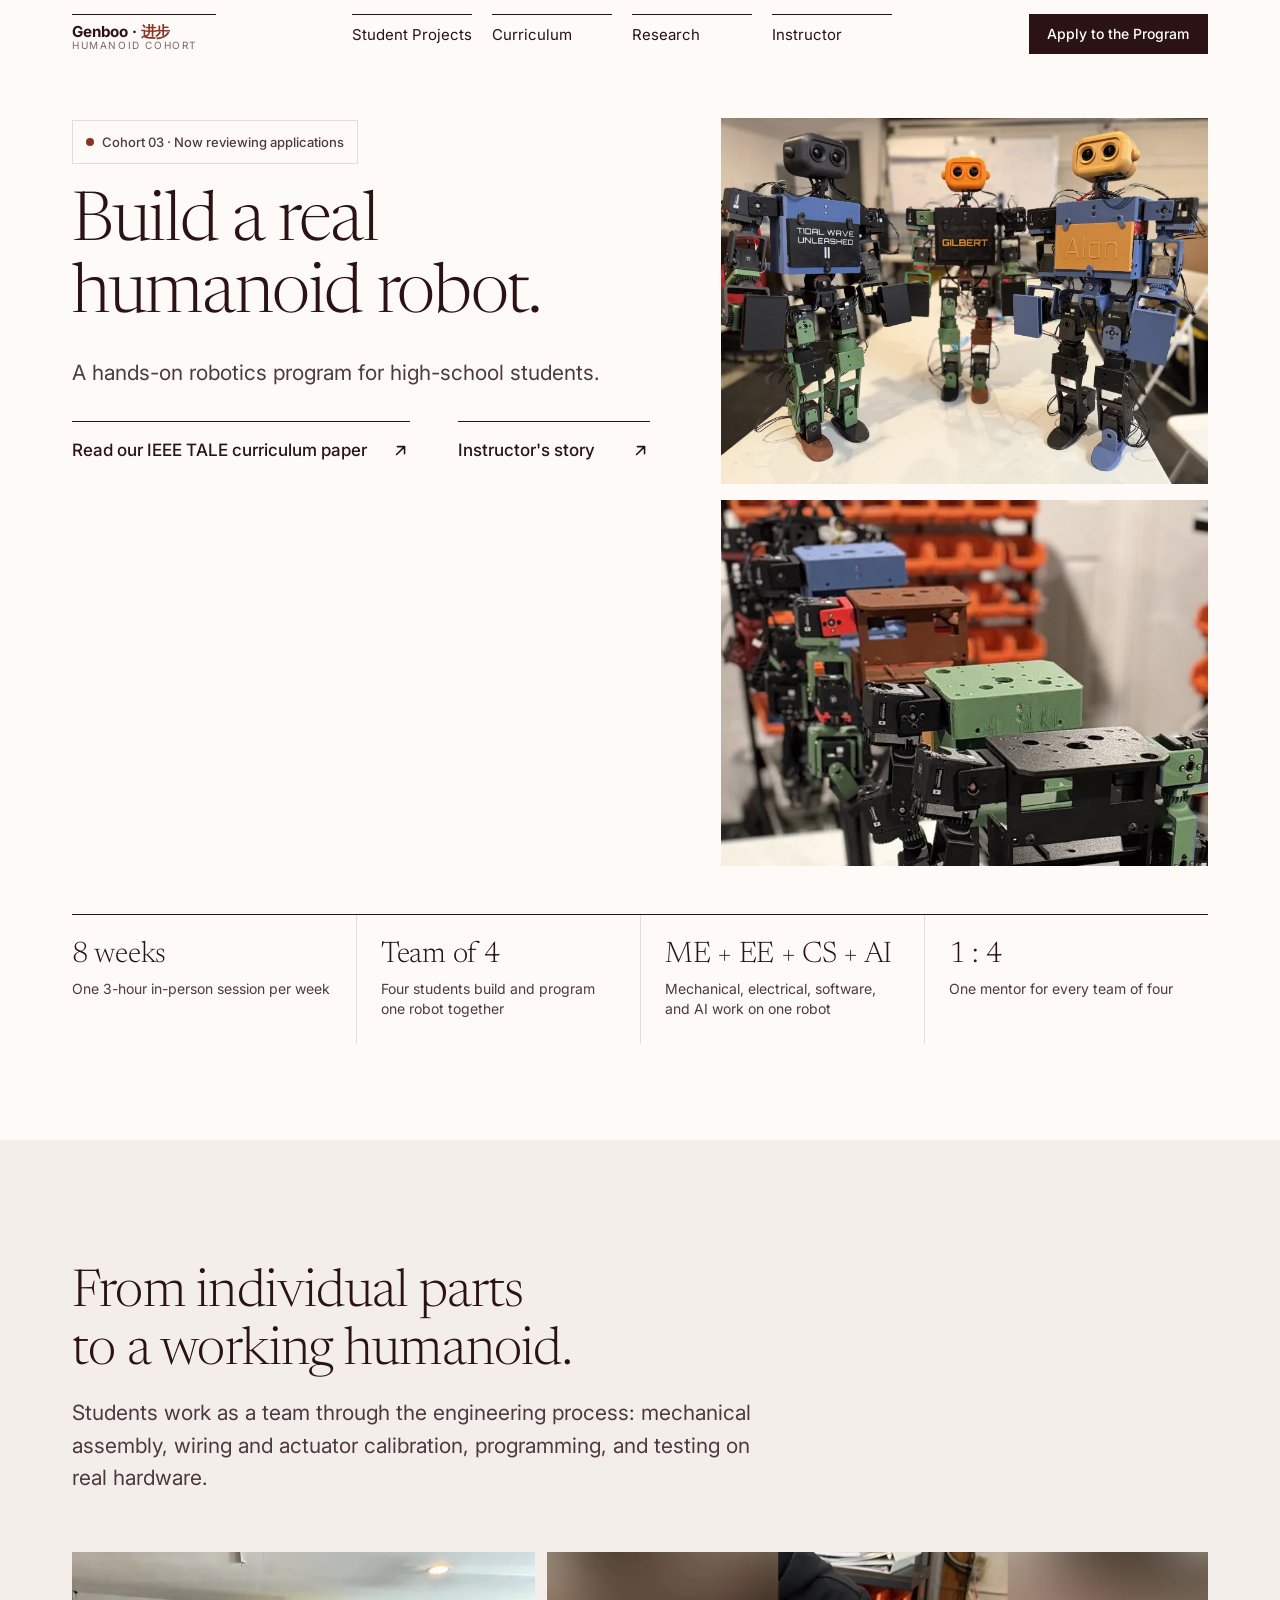
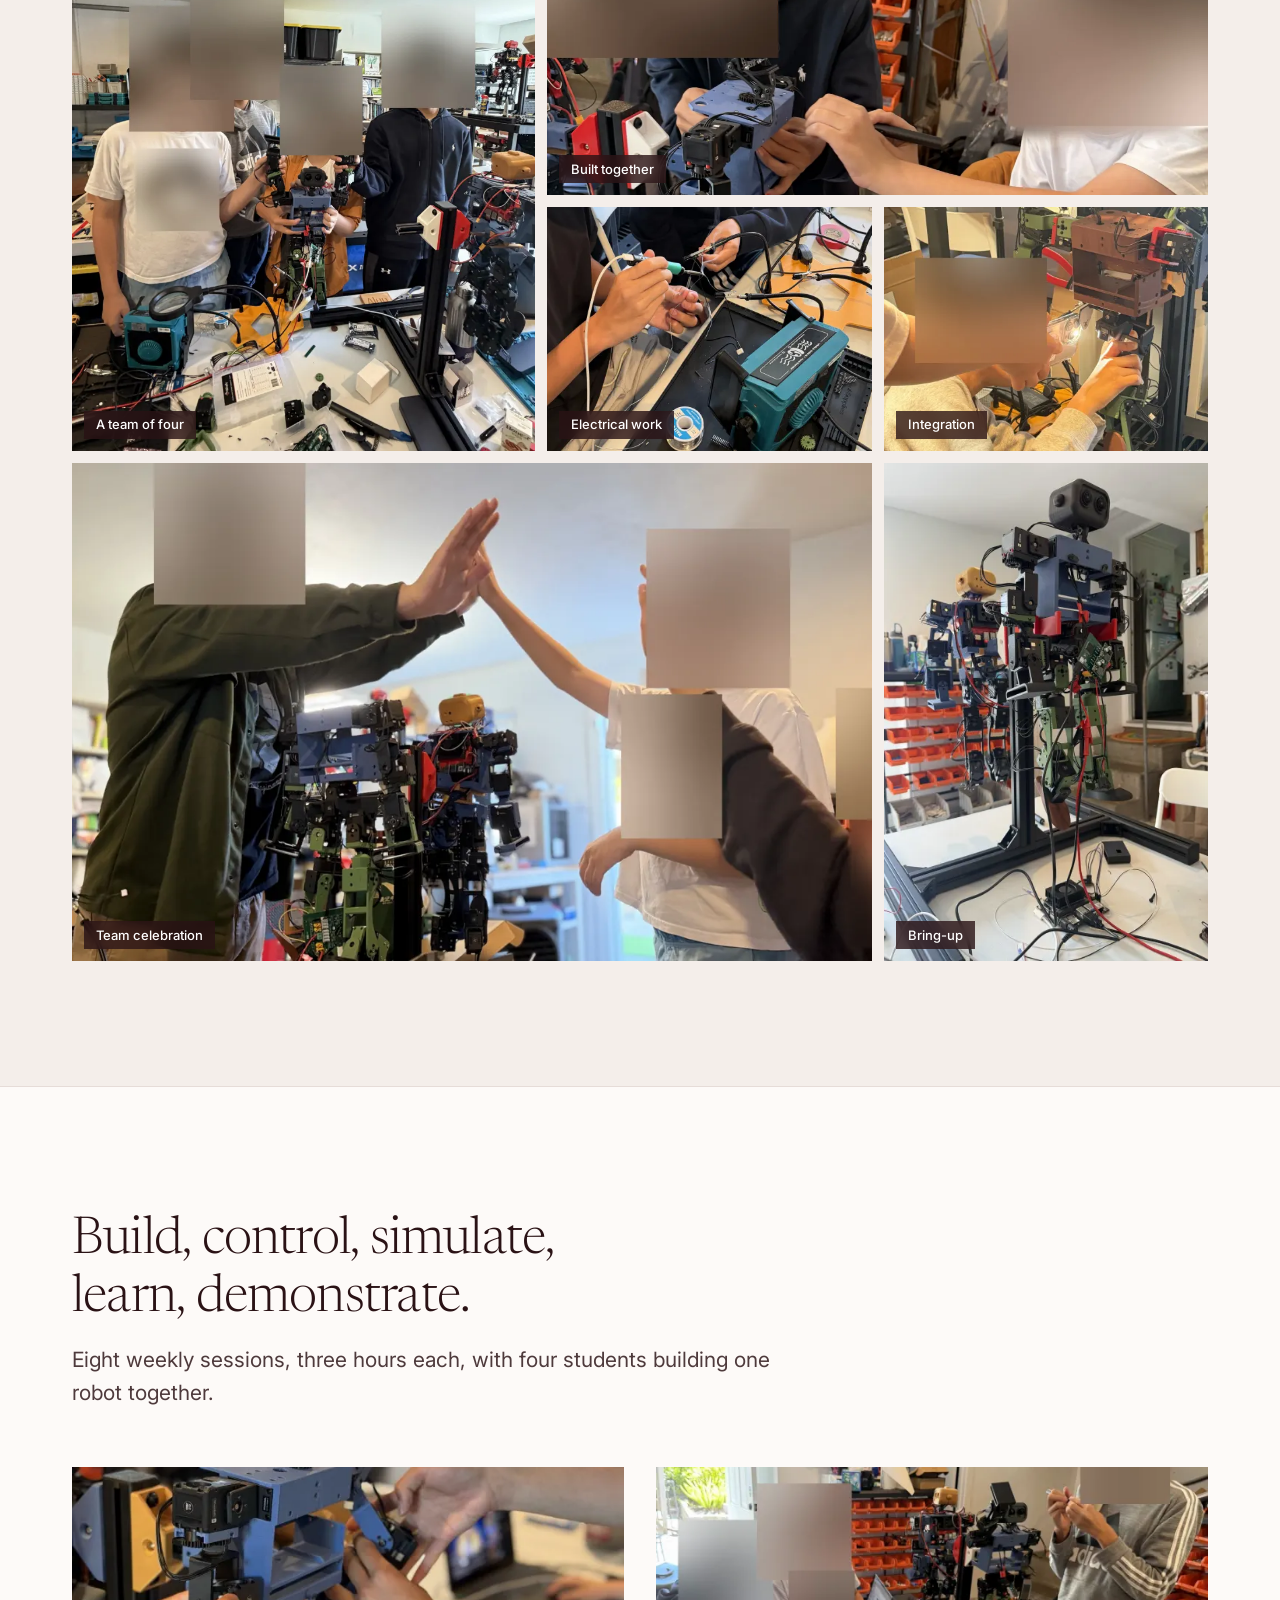
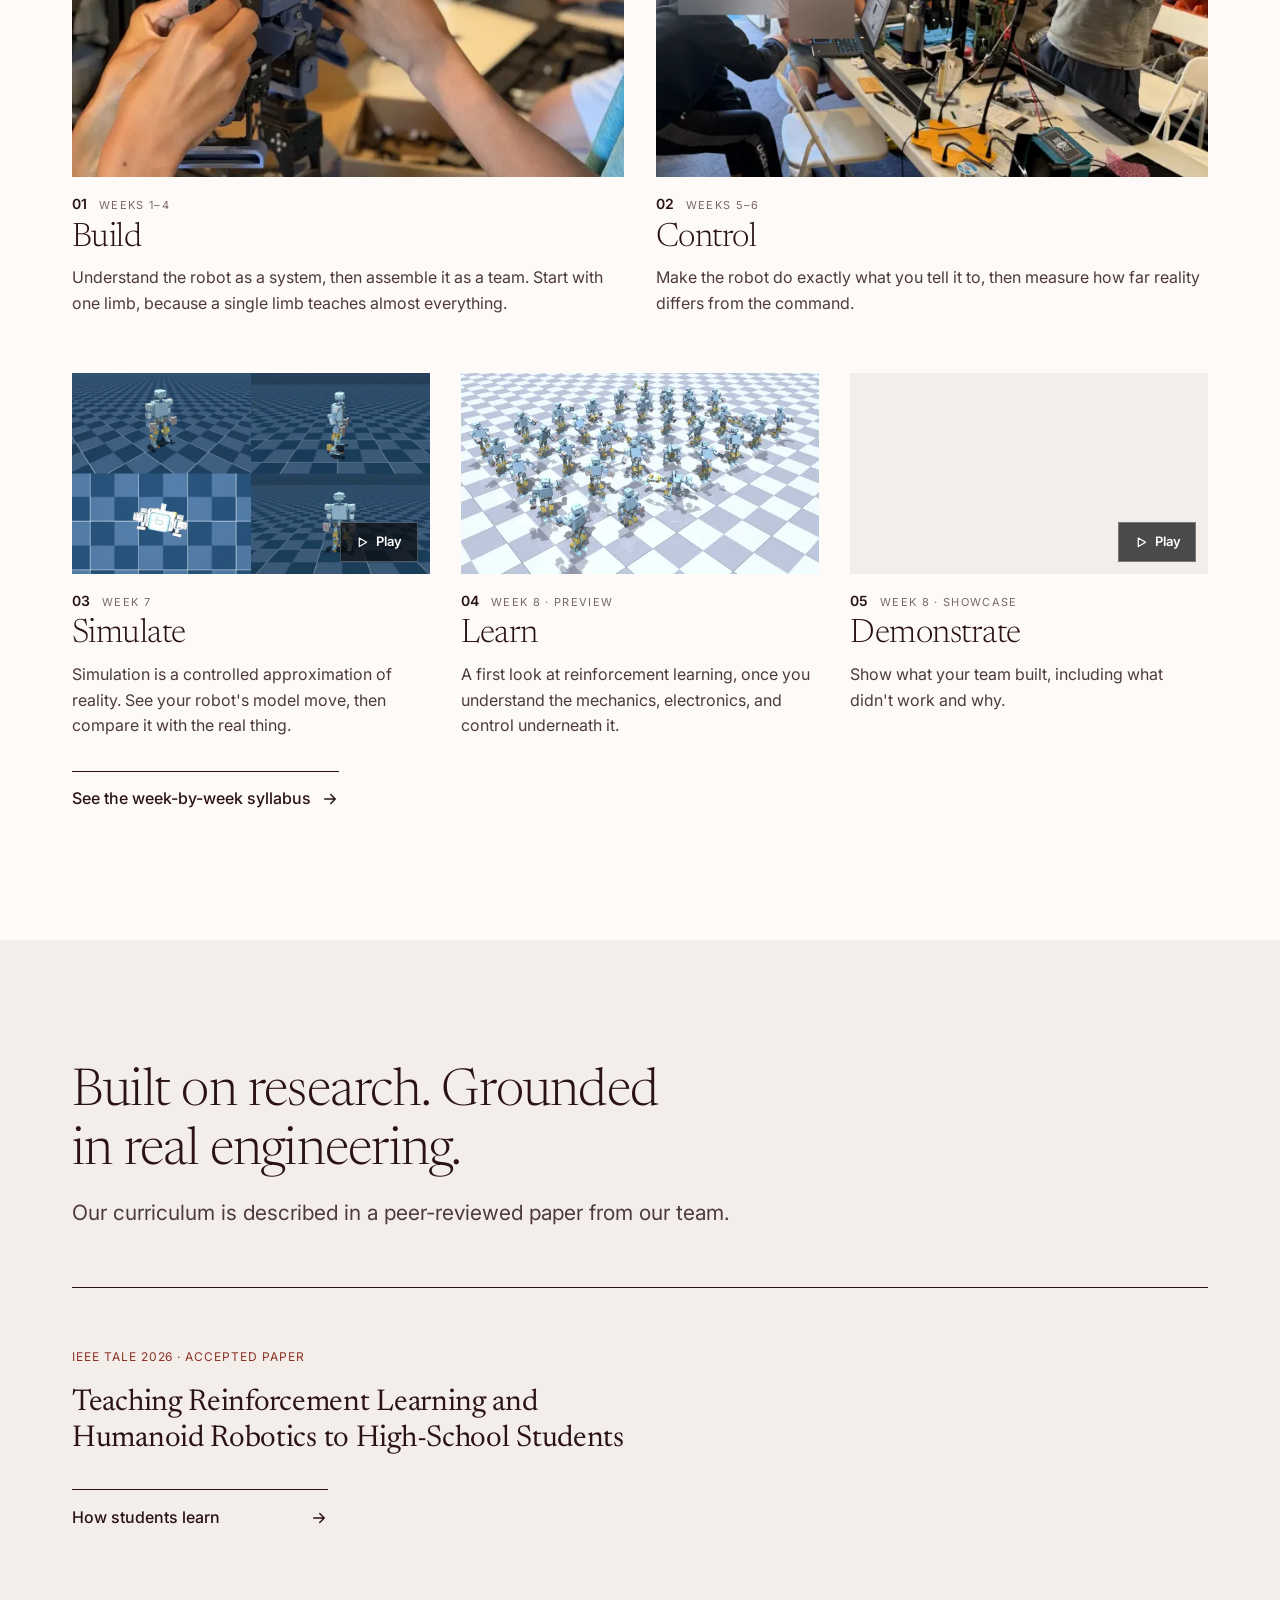
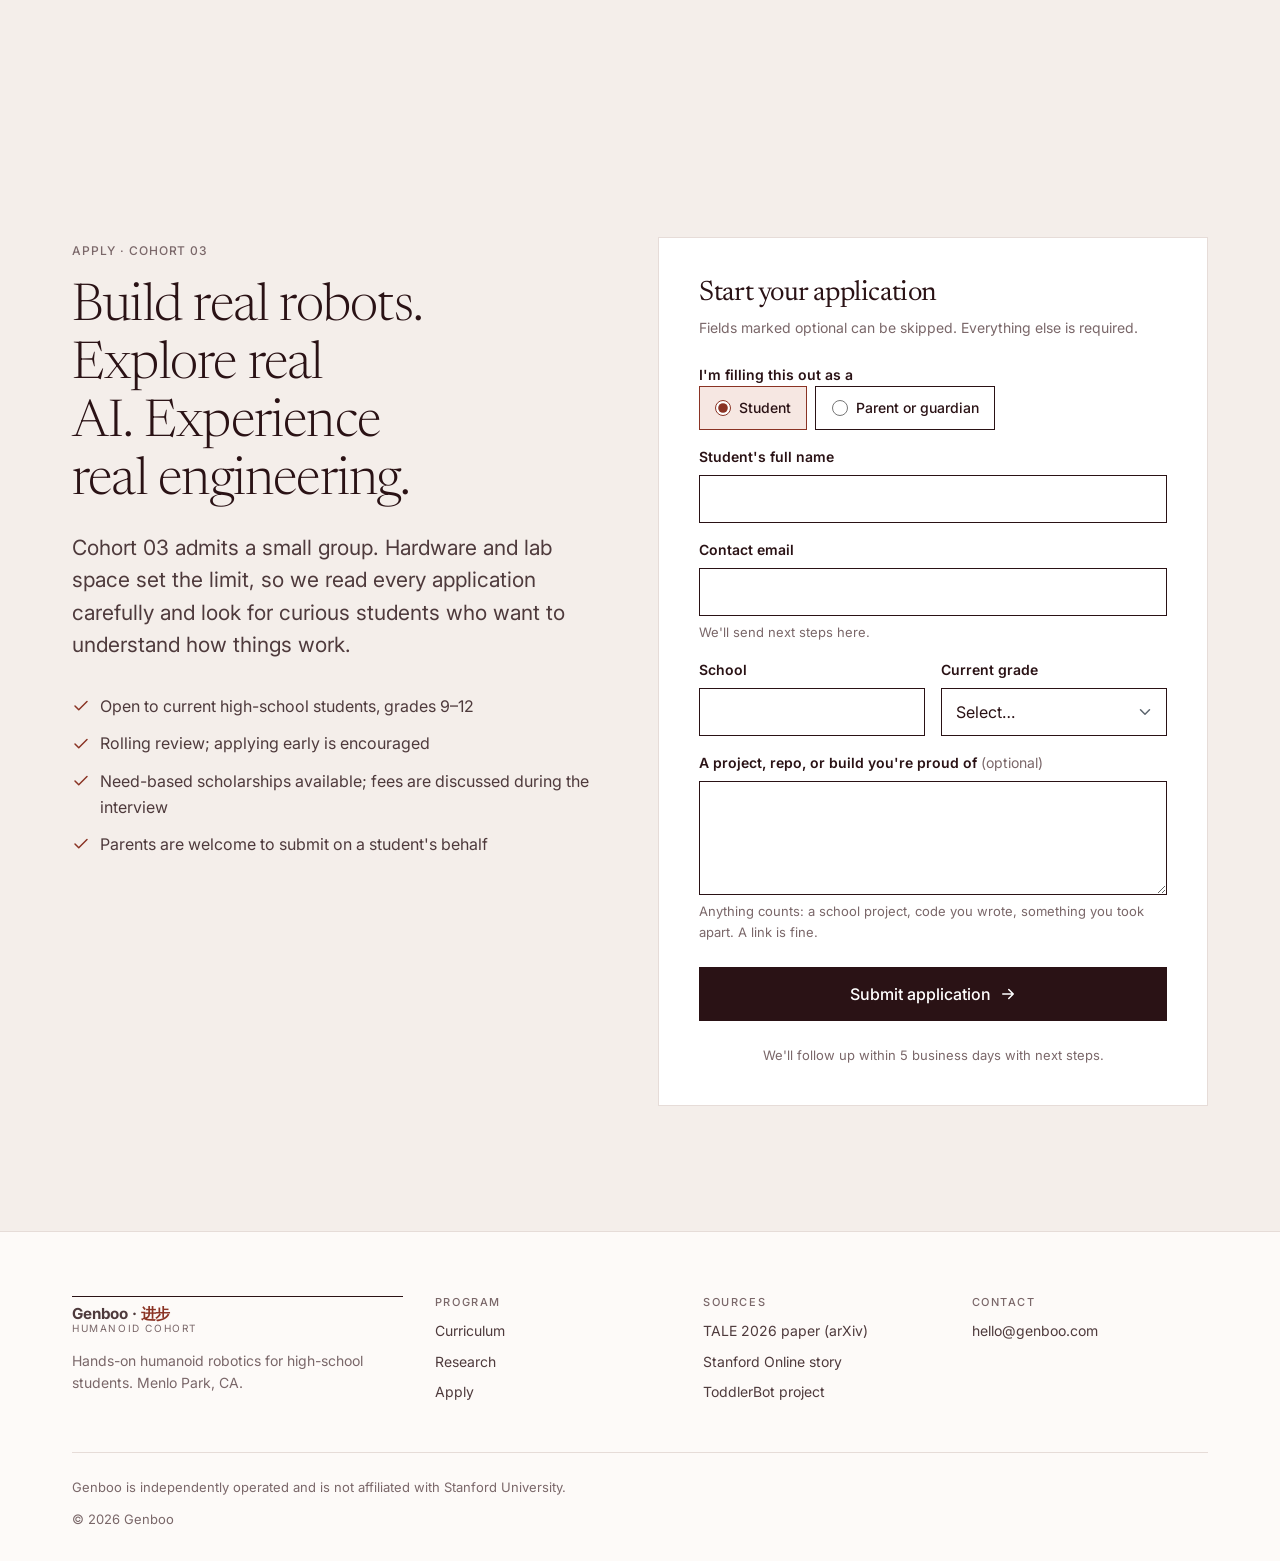
==== index.html @ 870c89d5 "Journey card grid, copy edits, and final pre-deploy fixes - Learning journey as a uniform card grid " ====
<!DOCTYPE html>
<html lang="en">
<head>
  <!-- Google tag (gtag.js) -->
  <script async src="https://www.googletagmanager.com/gtag/js?id=G-RZVF6K9DJ5"></script>
  <script>
    window.dataLayer = window.dataLayer || [];
    function gtag(){dataLayer.push(arguments);}
    gtag('js', new Date());
    gtag('config', 'G-RZVF6K9DJ5');
  </script>

  <meta charset="UTF-8" />
  <meta name="viewport" content="width=device-width, initial-scale=1" />
  <title>Humanoid Cohort 03 — Build a Real Humanoid Robot | Genboo</title>
  <meta name="description" content="An 8-week hands-on humanoid robotics program for high-school students: teams of four build, wire, calibrate, and program a real ToddlerBot humanoid, with a first look at simulation and reinforcement learning." />
  <link rel="canonical" href="https://humanoid.genboo.com/" />
  <meta name="theme-color" content="#fdfaf8" />

  <!-- Open Graph / Facebook / iMessage / Slack -->
  <meta property="og:type" content="website" />
  <meta property="og:site_name" content="Genboo · Humanoid Cohort" />
  <meta property="og:url" content="https://humanoid.genboo.com/" />
  <meta property="og:title" content="Build a Real Humanoid Robot. Learn to Make It Move." />
  <meta property="og:description" content="Teams of four high-school students build and program a real ToddlerBot humanoid in 8 weekly sessions. Applications open for Cohort 03." />
  <meta property="og:image" content="https://humanoid.genboo.com/og-image.jpg" />
  <meta property="og:image:alt" content="Three ToddlerBot humanoid robots built in the Genboo lab, standing side by side" />
  <meta property="og:image:width" content="1200" />
  <meta property="og:image:height" content="630" />

  <!-- Twitter / X -->
  <meta name="twitter:card" content="summary_large_image" />
  <meta name="twitter:title" content="Build a Real Humanoid Robot. Learn to Make It Move." />
  <meta name="twitter:description" content="Teams of four high-school students build and program a real ToddlerBot humanoid in 8 weekly sessions. Applications open for Cohort 03." />
  <meta name="twitter:image" content="https://humanoid.genboo.com/og-image.jpg" />
  <meta name="twitter:image:alt" content="Three ToddlerBot humanoid robots built in the Genboo lab, standing side by side" />

  <!-- Structured data: course offering -->
  <script type="application/ld+json">
  {
    "@context": "https://schema.org",
    "@type": "Course",
    "name": "Humanoid Cohort 03",
    "description": "An 8-week hands-on humanoid robotics program for high-school students: teams of four build, wire, calibrate, and program a real ToddlerBot humanoid, with a first look at simulation and reinforcement learning.",
    "provider": { "@type": "Organization", "name": "Genboo", "url": "https://genboo.com" },
    "url": "https://humanoid.genboo.com/",
    "educationalLevel": "High school (grades 9–12)",
    "inLanguage": "en",
    "teaches": ["Mechanical assembly", "Electronics and actuators", "Python robot control", "MuJoCo physics simulation", "Reinforcement learning", "Sim-to-real experimentation"],
    "citation": {
      "@type": "ScholarlyArticle",
      "name": "Teaching Reinforcement Learning and Humanoid Robotics to High-School Students: An Expert-Validated Curriculum Design on a Low-Cost Open Platform",
      "author": [{ "@type": "Person", "name": "Yuanzhe Dong" }, { "@type": "Person", "name": "Jie Cao" }, { "@type": "Person", "name": "Shuman Wang" }],
      "url": "https://arxiv.org/abs/2609.25674"
    }
  }
  </script>

  <link rel="icon" type="image/svg+xml" href="favicon.svg" />
  <link rel="apple-touch-icon" href="favicon.svg" />

  <link rel="preconnect" href="https://fonts.googleapis.com" />
  <link rel="preconnect" href="https://fonts.gstatic.com" crossorigin />
  <!-- Fonts load without blocking first paint; system fonts render until they arrive -->
  <link rel="preload" as="style" href="https://fonts.googleapis.com/css2?family=Inter:wght@400;500;600&family=Newsreader:ital,opsz,wght@0,6..72,300;0,6..72,400;1,6..72,300;1,6..72,400&display=swap" />
  <link rel="stylesheet" href="https://fonts.googleapis.com/css2?family=Inter:wght@400;500;600&family=Newsreader:ital,opsz,wght@0,6..72,300;0,6..72,400;1,6..72,300;1,6..72,400&display=swap" media="print" onload="this.media='all'" />
  <noscript><link rel="stylesheet" href="https://fonts.googleapis.com/css2?family=Inter:wght@400;500;600&family=Newsreader:ital,opsz,wght@0,6..72,300;0,6..72,400;1,6..72,300;1,6..72,400&display=swap" /></noscript>

  <link rel="preload" as="image" type="image/webp"
    imagesrcset="assets/img/robots-three-800.webp 800w, assets/img/robots-three-1400.webp 1400w, assets/img/robots-three-2000.webp 2000w"
    imagesizes="(min-width: 1180px) 50vw, 92vw" fetchpriority="high" />

  <link rel="stylesheet" href="styles.css?v=202610112210" />
</head>

<body class="no-js">
  <script>document.body.classList.remove('no-js');</script>

  <!-- Inline icon sprite (replaces the Lucide CDN) -->
  <svg width="0" height="0" style="position:absolute" aria-hidden="true" focusable="false">
    <symbol id="i-arrow" viewBox="0 0 24 24"><path d="M5 12h14M13 6l6 6-6 6"/></symbol>
    <symbol id="i-arrow-ur" viewBox="0 0 24 24"><path d="M7 17 17 7M8 7h9v9"/></symbol>
    <symbol id="i-check" viewBox="0 0 24 24"><path d="M20 6 9 17l-5-5"/></symbol>
    <symbol id="i-x" viewBox="0 0 24 24"><path d="M18 6 6 18M6 6l12 12"/></symbol>
    <symbol id="i-menu" viewBox="0 0 24 24"><path d="M4 7h16M4 12h16M4 17h16"/></symbol>
    <symbol id="i-chev" viewBox="0 0 24 24"><path d="m6 9 6 6 6-6"/></symbol>
    <symbol id="i-pause" viewBox="0 0 24 24"><path d="M9 5v14M15 5v14"/></symbol>
    <symbol id="i-play" viewBox="0 0 24 24"><path d="M7 5l12 7-12 7z"/></symbol>
    <symbol id="i-file" viewBox="0 0 24 24"><path d="M14 3H7a2 2 0 0 0-2 2v14a2 2 0 0 0 2 2h10a2 2 0 0 0 2-2V8z"/><path d="M14 3v5h5M9 13h6M9 17h6"/></symbol>
    <symbol id="i-plus" viewBox="0 0 24 24"><path d="M12 5v14M5 12h14"/></symbol>
  </svg>

  <a class="skip-link" href="#main">Skip to content</a>

  <!-- ================================ HEADER ================================ -->
  <header class="site-header" id="top">
    <div class="container header-inner">
      <a href="./" class="brand">
        <span class="brand-name">Genboo · <span class="cjk" lang="zh">进步</span></span>
        <span class="brand-sub">Humanoid Cohort</span>
      </a>
      <nav class="nav" aria-label="Primary">
        <a href="#projects">Student Projects</a>
        <a href="curriculum.html">Curriculum</a>
        <a href="research.html">Research</a>
        <a href="https://online.stanford.edu/learner-stories/sharing-his-passion-robotics-next-generation" target="_blank" rel="noopener noreferrer">Instructor</a>
      </nav>
      <a href="#apply" class="btn btn-primary header-cta">Apply to the Program</a>
      <button class="menu-toggle" type="button" aria-expanded="false" aria-controls="mobile-menu" aria-label="Menu">
        <svg class="icon icon-open" aria-hidden="true"><use href="#i-menu"/></svg>
        <svg class="icon icon-close" aria-hidden="true"><use href="#i-x"/></svg>
      </button>
    </div>
  </header>
  <div class="mobile-menu" id="mobile-menu" hidden>
    <nav aria-label="Mobile">
      <a href="#projects">Student Projects</a>
      <a href="curriculum.html">Curriculum</a>
      <a href="research.html">Research</a>
      <a href="https://online.stanford.edu/learner-stories/sharing-his-passion-robotics-next-generation" target="_blank" rel="noopener noreferrer">Instructor</a>
      <a href="#apply" class="btn btn-primary btn-lg">Apply to the Program <svg class="icon icon-arrow" aria-hidden="true"><use href="#i-arrow"/></svg></a>
    </nav>
  </div>

  <main id="main">
    <!-- ================================ HERO ================================ -->
    <section class="hero" aria-labelledby="hero-title">
      <div class="container">
        <div class="hero-grid">
          <div>
            <div class="badges">
              <a class="badge" href="#apply"><span class="badge-dot" aria-hidden="true"></span>Cohort 03 · Now reviewing applications</a>
            </div>
            <h1 id="hero-title">Build a real humanoid robot.</h1>
            <p class="lede">A hands-on robotics program for high-school students.</p>
            <div class="btn-row">
              <a href="https://arxiv.org/pdf/2609.25674" class="btn btn-primary btn-lg" target="_blank" rel="noopener noreferrer">Read our IEEE TALE curriculum paper <svg class="icon" aria-hidden="true"><use href="#i-arrow-ur"/></svg></a>
              <a href="https://online.stanford.edu/learner-stories/sharing-his-passion-robotics-next-generation" class="btn btn-secondary btn-lg" target="_blank" rel="noopener noreferrer">Instructor's story <svg class="icon" aria-hidden="true"><use href="#i-arrow-ur"/></svg></a>
            </div>
          </div>

          <div class="hero-media">
            <figure class="main">
              <img src="assets/img/robots-three-1400.webp"
                   srcset="assets/img/robots-three-800.webp 800w, assets/img/robots-three-1400.webp 1400w, assets/img/robots-three-2000.webp 2000w"
                   sizes="(min-width: 1180px) 50vw, 92vw" width="2000" height="1500" fetchpriority="high" decoding="async"
                   alt="Three ToddlerBot humanoid robots standing side by side on a workbench, with chest nameplates reading 'Tidal Wave Unleashed II', 'Gilbert', and 'Alan'" />
            </figure>
            <figure class="main hero-extra">
              <img src="assets/img/fleet-build-740.webp"
                   srcset="assets/img/fleet-build-480.webp 480w, assets/img/fleet-build-740.webp 740w"
                   sizes="(min-width: 1180px) 50vw, 92vw" width="740" height="530" loading="lazy" decoding="async"
                   alt="A row of partly built ToddlerBot torsos in blue, brown, green, and black mounted on test stands" />
            </figure>
          </div>
        </div>

        <dl class="facts" aria-label="Program at a glance">
          <div class="fact"><dt>8 weeks</dt><dd>One 3-hour in-person session per week</dd></div>
          <div class="fact"><dt>Team of 4</dt><dd>Four students build and program one robot together</dd></div>
          <div class="fact"><dt>ME + EE + CS + AI</dt><dd>Mechanical, electrical, software, and AI work on one robot</dd></div>
          <div class="fact"><dt>1 : 4</dt><dd>One mentor for every team of four</dd></div>
        </dl>
      </div>
    </section>

    <!-- ================================ SHOWCASE ================================ -->
    <section class="section tinted" id="projects" aria-labelledby="projects-title">
      <div class="container">
        <div class="section-head reveal">
          <h2 class="h2" id="projects-title">From individual parts to a working humanoid.</h2>
          <p class="lede">Students work as a team through the engineering process: mechanical assembly, wiring and actuator calibration, programming, and testing on real hardware.</p>
        </div>

        <div class="mosaic">
          <figure class="tile m-team reveal">
            <img src="assets/img/team-of-four-800.webp"
                   srcset="assets/img/team-of-four-480.webp 480w, assets/img/team-of-four-800.webp 800w, assets/img/team-of-four-1200.webp 1200w" sizes="(min-width: 760px) 42vw, 92vw" width="1500" height="1600" loading="lazy" decoding="async" style="object-position:50% 40%"
                   alt="Four high-school students at a cluttered lab bench holding up the partly assembled upper body of their humanoid robot; faces blurred" />
            <figcaption>A team of four</figcaption>
          </figure>
          <figure class="tile m-pair reveal">
            <img src="assets/img/students-pair-wiring-640.webp"
                     srcset="assets/img/students-pair-wiring-640.webp 640w, assets/img/students-pair-wiring-1200.webp 1200w" sizes="(min-width: 760px) 58vw, 92vw" width="1400" height="788" loading="lazy" decoding="async"
                     alt="Two students working side by side on a humanoid robot's torso mounted on a test stand" />
            <figcaption>Built together</figcaption>
          </figure>
          <figure class="tile m-solder reveal">
            <img src="assets/img/student-soldering-640.webp" sizes="(min-width: 760px) 29vw, 46vw" width="1400" height="788" loading="lazy" decoding="async"
                     alt="Close-up of a student's hands soldering wires at an electronics bench" />
            <figcaption>Electrical work</figcaption>
          </figure>
          <figure class="tile m-integ reveal">
            <img src="assets/img/student-head-install-640.webp" sizes="(min-width: 760px) 29vw, 46vw" width="1400" height="788" loading="lazy" decoding="async"
                     alt="A student fitting the camera head assembly onto a robot mounted on an aluminum test frame" />
            <figcaption>Integration</figcaption>
          </figure>
          <figure class="tile m-bench reveal">
            <img src="assets/img/students-celebrate-640.webp"
                   srcset="assets/img/students-celebrate-640.webp 640w, assets/img/students-celebrate-1200.webp 1200w" sizes="(min-width: 760px) 70vw, 92vw" width="1400" height="788" loading="lazy" decoding="async"
                   alt="Students and their teacher high-fiving next to two humanoid robots after a successful test; faces blurred" />
            <figcaption>Team celebration</figcaption>
          </figure>
          <figure class="tile m-bringup reveal">
            <img src="assets/img/robot-bringup-stand-800.webp"
                   srcset="assets/img/robot-bringup-stand-480.webp 480w, assets/img/robot-bringup-stand-800.webp 800w, assets/img/robot-bringup-stand-1200.webp 1200w" sizes="(min-width: 760px) 29vw, 92vw" width="1500" height="2000" loading="lazy" decoding="async"
                   alt="A student-built humanoid with green legs and a blue torso hanging on an aluminum test stand, its onboard computer wired up on the bench below" />
            <figcaption>Bring-up</figcaption>
          </figure>
        </div>
      </div>
    </section>

    <!-- ================================ JOURNEY ================================ -->
    <section class="section" id="curriculum" aria-labelledby="curriculum-title">
      <div class="container">
        <div class="section-head reveal">
          <h2 class="h2" id="curriculum-title">Build, control, simulate, learn, demonstrate.</h2>
          <p class="lede">Eight weekly sessions, three hours each, with four students building one robot together.</p>
        </div>


        <div class="phases">
          <article class="phase reveal" id="phase-build" aria-labelledby="ph1">
            <div class="phase-media-wrap">
              <div class="phase-media">
                <img src="assets/img/student-assembly-hands-1200.webp"
                     srcset="assets/img/student-assembly-hands-640.webp 640w, assets/img/student-assembly-hands-1200.webp 1200w"
                     sizes="(min-width: 900px) 45vw, 92vw" width="1400" height="788" loading="lazy" decoding="async"
                     alt="Several hands assembling the blue 3D-printed torso and arm actuators of a humanoid robot" />
              </div>
            </div>
            <div>
              <div class="phase-num"><span class="n">01</span><span class="when">Weeks 1–4</span></div>
              <h3 id="ph1">Build</h3>
              <p class="summary">Understand the robot as a system, then assemble it as a team. Start with one limb, because a single limb teaches almost everything.</p>
            </div>
          </article>

          <article class="phase reveal" id="phase-control" aria-labelledby="ph2">
            <div class="phase-media-wrap">
              <div class="phase-media">
                <img src="assets/img/students-testing-team-1200.webp"
                     srcset="assets/img/students-testing-team-640.webp 640w, assets/img/students-testing-team-1200.webp 1200w"
                     sizes="(min-width: 900px) 45vw, 92vw" width="1400" height="788" loading="lazy" decoding="async"
                     alt="Students running code on a laptop next to two humanoid robots mounted on test stands" />
              </div>
            </div>
            <div>
              <div class="phase-num"><span class="n">02</span><span class="when">Weeks 5–6</span></div>
              <h3 id="ph2">Control</h3>
              <p class="summary">Make the robot do exactly what you tell it to, then measure how far reality differs from the command.</p>
            </div>
          </article>

          <article class="phase reveal" id="phase-simulate" aria-labelledby="ph3">
            <div class="phase-media-wrap">
              <div class="phase-media video-frame">
                <img class="video-fallback" src="assets/img/sim-walk-poster.webp" alt="" aria-hidden="true" loading="lazy" decoding="async" />
                <video data-autoplay muted loop playsinline preload="none" poster="assets/img/sim-walk-poster.webp" width="960" height="540"
                       aria-label="Simulated ToddlerBot walking forward in MuJoCo, shown from four camera angles">
                  <source src="assets/videos/sim-walk.mp4" type="video/mp4" />
                </video>
                <button class="video-toggle" type="button" aria-pressed="false" hidden><svg class="icon" aria-hidden="true"><use href="#i-play"/></svg><span>Play</span></button>
              </div>
            </div>
            <div>
              <div class="phase-num"><span class="n">03</span><span class="when">Week 7</span></div>
              <h3 id="ph3">Simulate</h3>
              <p class="summary">Simulation is a controlled approximation of reality. See your robot's model move, then compare it with the real thing.</p>
            </div>
          </article>

          <article class="phase reveal" id="phase-learn" aria-labelledby="ph4">
            <div class="phase-media-wrap">
              <div class="phase-media">
                <img src="assets/img/sim-parallel-training-1880.webp"
                     srcset="assets/img/sim-parallel-training-640.webp 640w, assets/img/sim-parallel-training-1200.webp 1200w, assets/img/sim-parallel-training-1880.webp 1880w"
                     sizes="(min-width: 900px) 45vw, 92vw" width="1880" height="940" loading="lazy" decoding="async"
                     alt="Dozens of simulated ToddlerBot robots in different poses on a checkered floor, training in parallel" />
              </div>
            </div>
            <div>
              <div class="phase-num"><span class="n">04</span><span class="when">Week 8 · Preview</span></div>
              <h3 id="ph4">Learn</h3>
              <p class="summary">A first look at reinforcement learning, once you understand the mechanics, electronics, and control underneath it.</p>
            </div>
          </article>

          <article class="phase reveal" id="phase-demonstrate" aria-labelledby="ph5">
            <div class="phase-media-wrap">
              <div class="phase-media video-frame">
                <img class="video-fallback" src="assets/img/walking-trial-poster.webp" alt="" aria-hidden="true" loading="lazy" decoding="async" />
                <video data-autoplay muted loop playsinline preload="none" poster="assets/img/walking-trial-poster.webp" width="960" height="540"
                       aria-label="A ToddlerBot walking across a taped floor during a supervised trial, with a safety tether held by a mentor">
                  <source src="assets/videos/walking-trial.mp4" type="video/mp4" />
                </video>
                <button class="video-toggle" type="button" aria-pressed="false" hidden><svg class="icon" aria-hidden="true"><use href="#i-play"/></svg><span>Play</span></button>
              </div>
            </div>
            <div>
              <div class="phase-num"><span class="n">05</span><span class="when">Week 8 · Showcase</span></div>
              <h3 id="ph5">Demonstrate</h3>
              <p class="summary">Show what your team built, including what didn't work and why.</p>
            </div>
          </article>        </div>

        <a class="learn-more reveal" href="curriculum.html">See the week-by-week syllabus <svg class="icon" aria-hidden="true"><use href="#i-arrow"/></svg></a>
      </div>
    </section>

    <!-- ================================ RESEARCH ================================ -->
    <section class="section tinted" id="research" aria-labelledby="research-title">
      <div class="container">
        <div class="section-head reveal">
          <h2 class="h2" id="research-title">Built on research. Grounded in real engineering.</h2>
          <p class="lede">Our curriculum is described in a peer-reviewed paper from our team.</p>
        </div>

        <article class="paper reveal" aria-labelledby="paper-title">
          <div class="paper-main">
            <div class="venue"><span class="primary">IEEE TALE 2026 · Accepted paper</span></div>
            <h3 id="paper-title">Teaching Reinforcement Learning and Humanoid Robotics to High-School Students</h3>
            <a class="learn-more" href="research.html">How students learn <svg class="icon" aria-hidden="true"><use href="#i-arrow"/></svg></a>
          </div>
        </article>

      </div>
    </section>

    <!-- ================================ APPLY ================================ -->
    <section class="section on-dark" id="apply" aria-labelledby="apply-title">
      <div class="container apply-grid">
        <div class="reveal">
          <span class="eyebrow">Apply · Cohort 03</span>
          <h2 class="h2" id="apply-title" style="margin-top:1rem">Build real robots. Explore real AI. Experience real engineering.</h2>
          <p class="lede" style="margin-top:1.25rem">Cohort 03 admits a small group. Hardware and lab space set the limit, so we read every application carefully and look for curious students who want to understand how things work.</p>
          <ul class="apply-points">
            <li><svg class="icon" aria-hidden="true"><use href="#i-check"/></svg>Open to current high-school students, grades 9–12</li>
            <li><svg class="icon" aria-hidden="true"><use href="#i-check"/></svg>Rolling review; applying early is encouraged</li>
            <li><svg class="icon" aria-hidden="true"><use href="#i-check"/></svg><span>Need-based scholarships available; fees are discussed during the interview</span></li>
            <li><svg class="icon" aria-hidden="true"><use href="#i-check"/></svg>Parents are welcome to submit on a student's behalf</li>
          </ul>
        </div>

        <div class="form-card reveal">
          <form id="apply-form" action="https://formspree.io/f/xqabbeeb" method="POST" novalidate>
            <h3>Start your application</h3>
            <p class="intro">Fields marked optional can be skipped. Everything else is required.</p>

            <div class="fields">
              <fieldset class="seg field">
                <legend>I'm filling this out as a</legend>
                <div class="opts">
                  <label class="opt-pill"><input type="radio" name="submitted_by" value="Student" checked /> Student</label>
                  <label class="opt-pill"><input type="radio" name="submitted_by" value="Parent or guardian" /> Parent or guardian</label>
                </div>
              </fieldset>

              <div class="field">
                <label for="f-name">Student's full name</label>
                <input class="input" id="f-name" name="name" type="text" autocomplete="name" required aria-describedby="e-name" />
                <span class="err" id="e-name" aria-live="polite"></span>
              </div>

              <div class="field">
                <label for="f-email">Contact email</label>
                <input class="input" id="f-email" name="email" type="email" autocomplete="email" inputmode="email" required aria-describedby="h-email e-email" />
                <span class="hint" id="h-email">We'll send next steps here.</span>
                <span class="err" id="e-email" aria-live="polite"></span>
              </div>

              <div class="field-row">
                <div class="field">
                  <label for="f-school">School</label>
                  <input class="input" id="f-school" name="school" type="text" autocomplete="organization" required aria-describedby="e-school" />
                  <span class="err" id="e-school" aria-live="polite"></span>
                </div>
                <div class="field">
                  <label for="f-grade">Current grade</label>
                  <select class="input" id="f-grade" name="grade" required aria-describedby="e-grade">
                    <option value="">Select…</option>
                    <option>9</option><option>10</option><option>11</option><option>12</option>
                    <option value="Other">Other (explain below)</option>
                  </select>
                  <span class="err" id="e-grade" aria-live="polite"></span>
                </div>
              </div>

              <div class="field">
                <label for="f-note">A project, repo, or build you're proud of <span class="opt">(optional)</span></label>
                <textarea class="input" id="f-note" name="note" rows="4" maxlength="2000" aria-describedby="h-note"></textarea>
                <span class="hint" id="h-note">Anything counts: a school project, code you wrote, something you took apart. A link is fine.</span>
              </div>
            </div>

            <!-- Hidden routing fields -->
            <input type="hidden" name="program" value="Humanoid Cohort 03" />
            <input type="hidden" name="source" value="humanoid.genboo.com" />
            <input type="hidden" name="_subject" value="Humanoid Cohort Application" />
            <!-- Honeypot (spam protection) -->
            <div class="hp" aria-hidden="true"><label for="f-gotcha">Leave this empty</label><input id="f-gotcha" type="text" name="_gotcha" tabindex="-1" autocomplete="off" /></div>

            <div class="form-actions">
              <button id="apply-submit" class="btn btn-primary btn-lg" type="submit">
                <span class="spinner" aria-hidden="true"></span>
                <span id="apply-submit-label">Submit application</span>
                <svg class="icon icon-arrow" aria-hidden="true"><use href="#i-arrow"/></svg>
              </button>
              <p id="apply-status" class="form-status" role="status" aria-live="polite"></p>
              <p class="form-foot">We'll follow up within 5 business days with next steps.</p>
            </div>
          </form>

          <div id="apply-success" class="success" hidden>
            <div class="tick"><svg class="icon" aria-hidden="true"><use href="#i-check"/></svg></div>
            <h3 id="apply-success-title" tabindex="-1">Application received</h3>
            <p>Thanks, <span id="apply-name">future roboticist</span>. We'll reach out within 5 business days.</p>
          </div>
        </div>
      </div>
    </section>
  </main>

  <!-- ================================ FOOTER ================================ -->
  <footer class="site-footer">
    <div class="container">
      <div class="footer-grid">
        <div>
          <a href="./" class="brand">
            <span class="brand-name">Genboo · <span class="cjk" lang="zh">进步</span></span>
            <span class="brand-sub">Humanoid Cohort</span>
          </a>
          <p class="muted" style="margin-top:1rem;font-size:.875rem;max-width:22rem">Hands-on humanoid robotics for high-school students. Menlo Park, CA.</p>
        </div>
        <div>
          <h2>Program</h2>
          <ul>
            <li><a href="curriculum.html">Curriculum</a></li>
            <li><a href="research.html">Research</a></li>
            <li><a href="#apply">Apply</a></li>
          </ul>
        </div>
        <div>
          <h2>Sources</h2>
          <ul>
            <li><a href="https://arxiv.org/abs/2609.25674" target="_blank" rel="noopener noreferrer">TALE 2026 paper (arXiv)</a></li>
            <li><a href="https://online.stanford.edu/learner-stories/sharing-his-passion-robotics-next-generation" target="_blank" rel="noopener noreferrer">Stanford Online story</a></li>
            <li><a href="https://toddlerbot.github.io/" target="_blank" rel="noopener noreferrer">ToddlerBot project</a></li>
          </ul>
        </div>
        <div>
          <h2>Contact</h2>
          <ul>
            <li><a href="mailto:hello@genboo.com">hello@genboo.com</a></li>
          </ul>
        </div>
      </div>
      <div class="footer-legal">
        <p>Genboo is independently operated and is not affiliated with Stanford University.</p>
        <p>© 2026 Genboo</p>
      </div>
    </div>
  </footer>

  <script src="main.js?v=202610112210" defer></script>
</body>
</html>
---- styles.css ----
/* ============================== TOKENS ============================== */
    :root {
      --bg: #f6f6f3;
      --surface: #ffffff;
      --surface-2: #efefea;
      --ink: #0e1215;
      --ink-2: #39414a;
      --ink-3: #5c656e;
      --line: #dfdfd8;
      --line-strong: #c9c9c0;

      --graphite: #111518;
      --graphite-2: #1a1f23;
      --graphite-line: #2b3238;
      --on-dark: #f3f4f2;
      --on-dark-2: #b8c0c6;
      --on-dark-3: #8d979f;

      --accent: #0a7a53;          /* emerald, 5.3:1 on white */
      --accent-hover: #075f41;
      --accent-tint: #e3f2eb;
      --accent-dark: #3ed39b;     /* accent on graphite */

      --danger: #b42318;

      --font-sans: 'Inter', system-ui, -apple-system, 'Segoe UI', Roboto, sans-serif;
      --font-mono: 'JetBrains Mono', ui-monospace, SFMono-Regular, Menlo, monospace;
      --font-cjk: 'PingFang SC', 'Hiragino Sans GB', 'Microsoft YaHei', 'Noto Sans SC', sans-serif;

      /* type scale */
      --fs-xs: .75rem;
      --fs-sm: .875rem;
      --fs-base: 1rem;
      --fs-md: 1.125rem;
      --fs-lg: clamp(1.125rem, 1rem + .5vw, 1.3125rem);
      --fs-xl: clamp(1.375rem, 1.15rem + .9vw, 1.75rem);
      --fs-h2: clamp(2rem, 1.4rem + 2.6vw, 3.25rem);
      --fs-h1: clamp(2.5rem, 1.6rem + 3.6vw, 4.25rem);

      /* spacing scale (4px base) */
      --s-1: .25rem; --s-2: .5rem; --s-3: .75rem; --s-4: 1rem; --s-5: 1.5rem;
      --s-6: 2rem; --s-7: 3rem; --s-8: 4rem; --s-9: 6rem;
      --section-y: clamp(4.5rem, 3rem + 6vw, 8rem);
      --gutter: clamp(1rem, .5rem + 2.5vw, 2rem);
      --container: 1200px;
      --radius: 14px;
      --radius-sm: 8px;
      --header-h: 64px;
    }

    /* ============================== BASE ============================== */
    *, *::before, *::after { box-sizing: border-box; }
    html { scroll-behavior: smooth; scroll-padding-top: calc(var(--header-h) + 16px); -webkit-text-size-adjust: 100%; }
    body {
      margin: 0; background: var(--bg); color: var(--ink);
      font-family: var(--font-sans); font-size: var(--fs-base); line-height: 1.6;
      -webkit-font-smoothing: antialiased; text-rendering: optimizeLegibility;
      overflow-x: clip;
    }
    img, video, svg { display: block; max-width: 100%; }
    img, video { height: auto; }
    a { color: inherit; }
    h1, h2, h3, h4, p, ul, ol, dl, dd, figure, blockquote { margin: 0; }
    ul, ol { padding: 0; list-style: none; }
    h1, h2, h3, h4 { line-height: 1.1; letter-spacing: -0.025em; font-weight: 700; text-wrap: balance; }
    p { text-wrap: pretty; }
    ::selection { background: #bfe8d6; color: var(--ink); }
    :focus-visible { outline: 3px solid var(--accent); outline-offset: 3px; border-radius: 4px; }
    .on-dark :focus-visible { outline-color: var(--accent-dark); }

    .skip-link {
      position: absolute; left: var(--s-4); top: -100px; z-index: 100;
      background: var(--ink); color: #fff; padding: var(--s-3) var(--s-4); border-radius: var(--radius-sm);
      text-decoration: none; font-weight: 600;
    }
    .skip-link:focus { top: var(--s-3); }
    .sr-only { position: absolute; width: 1px; height: 1px; padding: 0; margin: -1px; overflow: hidden; clip: rect(0,0,0,0); white-space: nowrap; border: 0; }

    .container { width: 100%; max-width: var(--container); margin-inline: auto; padding-inline: var(--gutter); }
    .section { padding-block: var(--section-y); }
    .section + .section:not(.on-dark):not(.tinted) { border-top: 1px solid var(--line); }
    .on-dark { background: var(--graphite); color: var(--on-dark); }
    .tinted { background: var(--surface-2); }

    .icon { width: 1.125em; height: 1.125em; flex: none; stroke: currentColor; fill: none; stroke-width: 2; stroke-linecap: round; stroke-linejoin: round; }

    /* ============================== TYPE ============================== */
    .eyebrow {
      font-family: var(--font-mono); font-size: var(--fs-xs); font-weight: 500;
      letter-spacing: .14em; text-transform: uppercase; color: var(--accent);
    }
    .on-dark .eyebrow { color: var(--accent-dark); }
    .h2 { font-size: var(--fs-h2); }
    .lede { font-size: var(--fs-lg); line-height: 1.55; color: var(--ink-2); max-width: 46rem; }
    .on-dark .lede { color: var(--on-dark-2); }
    .muted { color: var(--ink-3); }
    .on-dark .muted { color: var(--on-dark-3); }
    .section-head { display: grid; gap: var(--s-4); max-width: 52rem; margin-bottom: clamp(2.5rem, 2rem + 2vw, 4rem); }
    .mono { font-family: var(--font-mono); }
    .text-link {
      color: var(--accent); font-weight: 600; text-decoration: underline; text-decoration-thickness: 1px;
      text-underline-offset: 3px; text-decoration-color: color-mix(in srgb, var(--accent) 40%, transparent);
    }
    .text-link:hover { color: var(--accent-hover); text-decoration-color: currentColor; }
    .on-dark .text-link { color: var(--accent-dark); }

    /* ============================== BUTTONS ============================== */
    .btn {
      display: inline-flex; align-items: center; justify-content: center; gap: .5rem;
      min-height: 48px; padding: .75rem 1.375rem; border-radius: 999px;
      font: 600 var(--fs-sm)/1 var(--font-sans); text-decoration: none; cursor: pointer;
      border: 1px solid transparent; transition: background-color .2s, color .2s, border-color .2s;
      white-space: nowrap;
    }
    .btn .icon { transition: transform .2s; }
    .btn:hover .icon-arrow { transform: translateX(3px); }
    .btn-primary { background: var(--accent); color: #fff; }
    .btn-primary:hover { background: var(--accent-hover); }
    .btn-secondary { background: transparent; color: var(--ink); border-color: var(--line-strong); }
    .btn-secondary:hover { border-color: var(--ink); }
    .on-dark .btn-secondary { color: var(--on-dark); border-color: var(--graphite-line); }
    .on-dark .btn-secondary:hover { border-color: var(--on-dark-2); }
    .btn-lg { min-height: 54px; padding-inline: 1.75rem; font-size: var(--fs-base); }
    .btn-row { display: flex; flex-wrap: wrap; gap: var(--s-3); }
    @media (max-width: 400px) { .btn { white-space: normal; text-align: center; } }
    @media (max-width: 559px) { .hero .btn-row .btn { flex: 1 1 100%; } }

    /* ============================== HEADER ============================== */
    .site-header {
      position: sticky; top: 0; z-index: 50; height: var(--header-h);
      background: color-mix(in srgb, var(--bg) 92%, transparent);
      backdrop-filter: saturate(1.4) blur(12px); -webkit-backdrop-filter: saturate(1.4) blur(12px);
      border-bottom: 1px solid transparent; transition: border-color .2s;
    }
    .site-header.scrolled { border-bottom-color: var(--line); }
    .header-inner { height: 100%; display: flex; align-items: center; justify-content: space-between; gap: var(--s-5); }
    .brand { display: flex; flex-direction: column; text-decoration: none; line-height: 1.15; }
    .brand-name { font-weight: 700; font-size: .95rem; letter-spacing: -0.01em; }
    .brand-name .cjk { font-family: var(--font-cjk); color: var(--accent); font-weight: 700; }
    .brand-sub { font-family: var(--font-mono); font-size: .625rem; letter-spacing: .16em; text-transform: uppercase; color: var(--ink-3); }
    .nav { display: none; gap: clamp(1rem, .4rem + 1.4vw, 1.75rem); }
    .nav a {
      position: relative; font-size: var(--fs-sm); font-weight: 500; color: var(--ink-2); text-decoration: none;
      padding-block: .5rem;
    }
    .nav a:hover { color: var(--ink); }
    .header-cta { display: none; min-height: 40px; padding: .6rem 1.1rem; }
    .menu-toggle {
      display: inline-grid; place-items: center; width: 44px; height: 44px; border-radius: 10px;
      border: 1px solid var(--line-strong); background: var(--surface); color: var(--ink); cursor: pointer;
    }
    .menu-toggle .icon-close { display: none; }
    .menu-toggle[aria-expanded="true"] .icon-open { display: none; }
    .menu-toggle[aria-expanded="true"] .icon-close { display: block; }
    .mobile-menu {
      position: fixed; inset: var(--header-h) 0 auto 0; z-index: 49;
      background: var(--bg); border-bottom: 1px solid var(--line);
      box-shadow: 0 24px 40px -24px rgba(0,0,0,.25);
    }
    .mobile-menu[hidden] { display: none; }
    .mobile-menu nav { display: grid; padding: var(--s-3) var(--gutter) var(--s-5); }
    .mobile-menu a:not(.btn) {
      display: flex; align-items: center; min-height: 52px; font-size: var(--fs-md); font-weight: 500;
      text-decoration: none; border-bottom: 1px solid var(--line);
    }
    .mobile-menu .btn { margin-top: var(--s-5); }
    @media (min-width: 960px) {
      .nav, .header-cta { display: flex; }
      .menu-toggle, .mobile-menu { display: none !important; }
    }

    /* ============================== HERO ============================== */
    .hero { padding-block: clamp(1.5rem, .5rem + 3vw, 4rem) clamp(3.5rem, 2rem + 5vw, 6rem); }
    .hero-grid { display: grid; gap: clamp(2.5rem, 2rem + 3vw, 4.5rem); align-items: center; }
    .badges { display: flex; flex-wrap: wrap; gap: var(--s-2); margin-bottom: var(--s-5); }
    .badge {
      display: inline-flex; align-items: center; gap: .5rem; min-height: 32px; padding: .35rem .8rem;
      border-radius: 999px; border: 1px solid var(--line-strong); background: var(--surface);
      font-size: .8125rem; font-weight: 500; color: var(--ink-2); text-decoration: none;
    }
    a.badge:hover { border-color: var(--ink-3); color: var(--ink); }
    .badge-dot { width: 8px; height: 8px; border-radius: 50%; background: var(--accent); box-shadow: 0 0 0 3px var(--accent-tint); }
    .hero h1 { font-size: var(--fs-h1); letter-spacing: -0.035em; line-height: 1.02; }
    .hero h1 .accent { color: var(--accent); display: block; }
    .hero .lede { margin-top: var(--s-5); }
    .hero .btn-row { margin-top: var(--s-6); }
    .hero-note { margin-top: var(--s-5); font-size: var(--fs-sm); color: var(--ink-3); max-width: 38rem; }
    .hero-media { position: relative; }
    .hero-media-cap { font-size: .8125rem; color: var(--ink-3); margin-top: var(--s-3); line-height: 1.45; }
    .hero-media figure { position: relative; border-radius: var(--radius); overflow: hidden; background: var(--surface-2); }
    .hero-media img { width: 100%; height: 100%; object-fit: cover; }
    .hero-media .main { aspect-ratio: 4 / 3; }

    .hero-note { margin-top: var(--s-5); }
    .plain-link { color: var(--ink-3); text-decoration: none; }
    .plain-link b { color: var(--ink); font-weight: 600; }
    .plain-link .icon { display: inline; width: .9em; height: .9em; vertical-align: -1px; margin-left: .15rem; transition: transform .2s; }
    .plain-link:hover { color: var(--ink); }
    .plain-link:hover .icon { transform: translate(2px, -2px); color: var(--accent); }
    .facts {
      margin-top: clamp(2rem, 1.5rem + 2vw, 3rem);
      display: grid; grid-template-columns: repeat(2, 1fr);
      border-top: 1px solid var(--line-strong);
    }
    .fact { padding: var(--s-5) var(--s-4) var(--s-5) 0; border-bottom: 1px solid var(--line); }
    .fact dt { font-size: clamp(1.5rem, 1.2rem + 1.4vw, 2.25rem); font-weight: 700; letter-spacing: -0.03em; line-height: 1.1; }
    .fact dd { margin-top: var(--s-2); font-size: var(--fs-sm); color: var(--ink-2); line-height: 1.45; }
    .hero-media { max-width: 760px; }
    @media (min-width: 1180px) {
      .hero-grid { grid-template-columns: 1.12fr 1fr; }
      .hero .btn-row .btn { min-height: 50px; padding-inline: 1.3rem; font-size: .9375rem; }
      .hero-media { max-width: none; }
    }
    @media (min-width: 960px) {
      .facts { grid-template-columns: repeat(4, 1fr); }
      .fact { border-bottom: 0; padding-right: var(--s-5); }
      .fact + .fact { border-left: 1px solid var(--line); padding-left: var(--s-5); }
    }

    /* ============================== GALLERY (mosaic) ============================== */
    .mosaic {
      display: grid; gap: var(--s-2);
      grid-template-columns: 1fr 1fr; grid-auto-rows: 44vw;
      grid-template-areas:
        "team team" "team team"
        "pair pair"
        "solder integ"
        "bench bench"
        "bringup bringup" "bringup bringup";
    }
    .tile { position: relative; margin: 0; border-radius: var(--radius); overflow: hidden; background: var(--surface-2); min-width: 0; }
    .tile img { position: absolute; inset: 0; width: 100%; height: 100%; object-fit: cover; }
    .tile figcaption {
      position: absolute; left: var(--s-3); bottom: var(--s-3); max-width: calc(100% - 1.5rem);
      padding: .35rem .75rem; border-radius: 999px; background: rgba(14, 18, 21, .72); color: #fff;
      font-size: .8125rem; font-weight: 600; line-height: 1.3;
      -webkit-backdrop-filter: blur(6px); backdrop-filter: blur(6px);
    }
    /* Hover: gentle zoom on the photo, label lifts and turns accent; siblings dim slightly */
    .tile img { transition: transform .6s cubic-bezier(.2,.7,.2,1), filter .4s ease; }
    .tile figcaption { transition: background-color .3s ease, transform .3s ease; }
    @media (hover: hover) and (pointer: fine) {
      .tile:hover img { transform: scale(1.045); }
      .tile:hover figcaption { background: var(--accent); transform: translateY(-3px); }
      .mosaic:hover .tile:not(:hover) img { filter: brightness(.82) saturate(.85); }
    }
    .m-team { grid-area: team; } .m-pair { grid-area: pair; } .m-solder { grid-area: solder; }
    .m-integ { grid-area: integ; } .m-bench { grid-area: bench; } .m-bringup { grid-area: bringup; }
    .m-bringup img { object-position: 50% 20%; }
    @media (min-width: 760px) {
      .mosaic {
        gap: var(--s-3);
        grid-template-columns: 5fr 3.5fr 3.5fr; grid-auto-rows: clamp(170px, 19vw, 270px);
        grid-template-areas:
          "team pair pair"
          "team solder integ"
          "bench bench bringup"
          "bench bench bringup";
      }
      .m-bringup img { object-position: 50% 30%; }
    }

    /* ============================== PLATFORM BAND ============================== */
    .platform-grid { display: grid; gap: clamp(2rem, 1.5rem + 3vw, 4rem); align-items: center; }
    .video-frame { position: relative; border-radius: var(--radius); overflow: hidden; background: #000; aspect-ratio: 16 / 9; }
    .video-frame video { width: 100%; height: 100%; object-fit: cover; }
    .video-toggle {
      position: absolute; right: var(--s-3); bottom: var(--s-3);
      display: inline-flex; align-items: center; gap: .4rem; min-height: 40px; padding: .5rem .9rem;
      border-radius: 999px; border: 1px solid rgba(255,255,255,.25); background: rgba(10,12,14,.72); color: #fff;
      font: 600 .8125rem/1 var(--font-sans); cursor: pointer;
    }
    .video-toggle:hover { background: rgba(10,12,14,.9); }
    .video-credit { margin-top: var(--s-3); font-size: var(--fs-sm); color: var(--on-dark-3); }
    .spec-list { margin-top: var(--s-6); display: grid; grid-template-columns: 1fr 1fr; border-top: 1px solid var(--graphite-line); }
    .spec-list div { padding: var(--s-4) var(--s-3) var(--s-4) 0; border-bottom: 1px solid var(--graphite-line); }
    .spec-list dt { font-family: var(--font-mono); font-size: .6875rem; letter-spacing: .14em; text-transform: uppercase; color: var(--on-dark-3); }
    .spec-list dd { margin-top: .25rem; font-weight: 600; }
    @media (min-width: 960px) { .platform-grid { grid-template-columns: 1.25fr 1fr; } }

    /* ============================== JOURNEY ============================== */
    .phases { display: grid; gap: clamp(3.5rem, 2.5rem + 4vw, 7rem); }
    .phase { display: grid; gap: clamp(1.5rem, 1rem + 2vw, 3.5rem); align-items: center; }
    .phase-media { border-radius: var(--radius); overflow: hidden; background: var(--surface-2); aspect-ratio: 16 / 10; }
    .phase-media img { width: 100%; height: 100%; object-fit: cover; }
    .phase-media-stack { display: grid; gap: var(--s-3); }
    .phase-media-cap { margin-top: var(--s-2); font-size: .8125rem; color: var(--ink-3); }
    .phase-num { display: flex; align-items: baseline; gap: var(--s-3); }
    .phase-num .n { font-family: var(--font-mono); font-size: var(--fs-sm); color: var(--accent); }
    .phase-num .when { font-family: var(--font-mono); font-size: .6875rem; letter-spacing: .12em; text-transform: uppercase; color: var(--ink-3); }
    .phase h3 { font-size: clamp(2rem, 1.5rem + 2vw, 3rem); margin-top: var(--s-2); }
    .phase .summary { margin-top: var(--s-3); color: var(--ink-2); font-size: var(--fs-md); }
    .learn-list { margin-top: var(--s-5); display: grid; gap: .55rem; }
    .learn-list li { position: relative; padding-left: 1.15rem; color: var(--ink-2); }
    .learn-list li::before { content: ""; position: absolute; left: 0; top: .62em; width: 6px; height: 6px; border-radius: 50%; background: var(--accent); }
    .milestone {
      margin-top: var(--s-5); padding: var(--s-4) var(--s-5); border-left: 3px solid var(--accent);
      background: var(--surface); border-radius: 0 var(--radius-sm) var(--radius-sm) 0;
    }
    .milestone .eyebrow { display: block; margin-bottom: .25rem; }
    .milestone p { color: var(--ink); font-weight: 500; }
    .milestone .ext { margin-top: .4rem; font-size: var(--fs-sm); color: var(--ink-3); font-weight: 400; }
    @media (min-width: 900px) {
      .phase { grid-template-columns: 5fr 6fr; }
      .phases > .phase:nth-child(even) { grid-template-columns: 6fr 5fr; }
      .phases > .phase:nth-child(even) .phase-media-wrap { order: 2; }
    }
    /* Journey: proportional 8-week strip, then compact stage rows; Learn + Demonstrate share week 8 side by side */
    .phases { gap: clamp(2.5rem, 2rem + 2.5vw, 4.5rem); }
    .phase .phase-media { aspect-ratio: 16 / 9; }
    .phase-pair { display: grid; gap: clamp(2.5rem, 2rem + 2.5vw, 4.5rem); }
    .phase-pair .phase { grid-template-columns: 1fr; align-items: start; }
    .phase-pair { align-items: start; }
    .phase-pair .phase .phase-media, .phase-pair .phase .phase-media.video-frame { aspect-ratio: 2 / 1; }
    .phase-pair .phase .phase-media-wrap { order: 0; }
    @media (min-width: 900px) { .phase-pair { grid-template-columns: 1fr 1fr; gap: clamp(1.5rem, 1rem + 2vw, 3rem); } }

    /* ============================== APPROACH (dark) ============================== */
    .gates { display: flex; flex-wrap: wrap; align-items: center; gap: var(--s-2); margin: var(--s-6) 0 var(--s-2); }
    .gate {
      display: inline-flex; align-items: center; min-height: 40px; padding: .45rem .9rem; border-radius: 999px;
      border: 1px solid var(--graphite-line); background: var(--graphite-2); font-size: var(--fs-sm); font-weight: 600;
    }
    .gate:last-child { border-color: var(--accent-dark); color: var(--accent-dark); }
    .gates .icon { color: var(--on-dark-3); width: 1rem; height: 1rem; }
    .principles { margin-top: clamp(2.5rem, 2rem + 2vw, 3.5rem); display: grid; border-top: 1px solid var(--graphite-line); }
    .principle { display: grid; gap: var(--s-2); padding: var(--s-5) 0; border-bottom: 1px solid var(--graphite-line); }
    .principle .k { font-family: var(--font-mono); font-size: var(--fs-xs); color: var(--accent-dark); }
    .principle h3 { font-size: var(--fs-xl); letter-spacing: -0.02em; }
    .principle p { color: var(--on-dark-2); }
    .principle .ex { font-size: var(--fs-sm); color: var(--on-dark-3); }
    .principle .ex em { color: var(--on-dark); font-style: normal; }
    @media (min-width: 860px) {
      .principle { grid-template-columns: 3rem 1fr 1.25fr; gap: var(--s-6); align-items: baseline; }
    }
    .pull {
      margin-top: clamp(2.5rem, 2rem + 2vw, 3.5rem); font-size: var(--fs-xl); line-height: 1.35; letter-spacing: -0.02em;
      max-width: 44rem; font-weight: 600;
    }
    .pull span { color: var(--on-dark-3); font-weight: 400; display: block; font-size: var(--fs-sm); letter-spacing: 0; margin-top: var(--s-3); }

    /* ============================== RESEARCH ============================== */
    .paper {
      display: grid; background: var(--surface); border: 1px solid var(--line); border-radius: calc(var(--radius) + 4px);
      overflow: hidden;
    }
    .paper-main { padding: clamp(1.5rem, 1rem + 3vw, 3.5rem); }
    .venue { display: flex; flex-wrap: wrap; gap: var(--s-2); }
    .venue span {
      display: inline-flex; align-items: center; min-height: 28px; padding: .2rem .65rem; border-radius: 6px;
      font-family: var(--font-mono); font-size: .6875rem; letter-spacing: .08em; text-transform: uppercase;
      background: var(--surface-2); color: var(--ink-2);
    }
    .venue .primary { background: var(--accent-tint); color: var(--accent-hover); }
    .paper h3, .paper h2 { margin-top: var(--s-4); font-size: clamp(1.375rem, 1.1rem + 1vw, 1.875rem); max-width: 40rem; line-height: 1.18; letter-spacing: -0.025em; }
    .authors { margin-top: var(--s-4); color: var(--ink-2); }
    .authors small { display: block; color: var(--ink-3); font-size: var(--fs-sm); margin-top: .15rem; }
    .paper-abstract { margin-top: var(--s-5); color: var(--ink-2); max-width: 44rem; }
    .paper .btn-row { margin-top: var(--s-5); }


    /* ============================== SYLLABUS ============================== */
    .schedule { display: grid; gap: var(--s-3); margin-bottom: clamp(2.5rem, 2rem + 2vw, 3.5rem); }
    .sched {
      padding: var(--s-5); border-radius: var(--radius); background: var(--surface); border: 1px solid var(--line);
      display: grid; gap: var(--s-2); align-content: start;
    }
    .sched .top { display: flex; justify-content: space-between; gap: var(--s-3); font-family: var(--font-mono); font-size: .6875rem; letter-spacing: .12em; text-transform: uppercase; color: var(--ink-3); }
    .sched .top .wk { color: var(--accent); }
    .sched h3 { font-size: var(--fs-xl); letter-spacing: -0.02em; }
    .sched .sub { font-weight: 500; color: var(--ink-2); }
    .sched p { font-size: var(--fs-sm); color: var(--ink-2); }
    .sched .bar { position: relative; height: 6px; border-radius: 6px; background: var(--surface-2); overflow: hidden; margin-top: var(--s-3); }
    .sched .bar i { position: absolute; top: 0; bottom: 0; background: var(--accent); border-radius: 6px; }
    .sched .bar-label { font-family: var(--font-mono); font-size: .625rem; letter-spacing: .1em; text-transform: uppercase; color: var(--ink-3); }
    @media (min-width: 860px) { .schedule { grid-template-columns: repeat(3, 1fr); } }

    .acc { border-top: 1px solid var(--line-strong); }
    .acc details { border-bottom: 1px solid var(--line); }
    .acc summary {
      list-style: none; cursor: pointer; display: grid; grid-template-columns: 1fr auto; gap: var(--s-3);
      align-items: center; padding: var(--s-5) 0; min-height: 56px;
    }
    .acc summary::-webkit-details-marker { display: none; }
    .acc summary .t { display: grid; gap: .25rem; }
    .acc summary .wk { font-family: var(--font-mono); font-size: .6875rem; letter-spacing: .12em; text-transform: uppercase; color: var(--ink-3); }
    .acc summary .title { font-size: var(--fs-md); font-weight: 600; line-height: 1.3; }
    .acc summary .tags { display: inline-flex; flex-wrap: wrap; gap: .35rem; margin-left: .25rem; vertical-align: middle; }
    .tag {
      display: inline-flex; align-items: center; padding: .1rem .5rem; border-radius: 999px; border: 1px solid var(--line-strong);
      font-family: var(--font-mono); font-size: .625rem; letter-spacing: .1em; text-transform: uppercase; color: var(--ink-3); font-weight: 500;
    }
    .tag.ms { border-color: transparent; background: var(--accent-tint); color: var(--accent-hover); }
    .acc summary .chev { width: 36px; height: 36px; border-radius: 50%; border: 1px solid var(--line-strong); display: grid; place-items: center; transition: transform .25s, background-color .2s; }
    .acc details[open] summary .chev { transform: rotate(180deg); background: var(--ink); color: #fff; border-color: var(--ink); }
    .acc summary:hover .title { color: var(--accent-hover); }
    .acc .body { padding: 0 0 var(--s-5); color: var(--ink-2); max-width: 48rem; }
    @media (min-width: 760px) {
      .acc summary .t { grid-template-columns: 8rem 1fr; align-items: baseline; }
      .acc .body { padding-left: 8.75rem; }
    }
    .tracks-pick { margin-top: clamp(2.5rem, 2rem + 2vw, 3.5rem); }
    .tracks-pick h3 { font-size: var(--fs-xl); }
    .tracks-pick > p { margin-top: var(--s-3); color: var(--ink-2); max-width: 46rem; }
    .pick-grid { margin-top: var(--s-5); display: grid; gap: var(--s-3); }
    .pick-grid li { padding: var(--s-4) var(--s-5); border-radius: var(--radius-sm); background: var(--surface); border: 1px solid var(--line); color: var(--ink-2); font-size: var(--fs-sm); }
    .pick-grid li b { display: block; color: var(--ink); font-size: var(--fs-base); margin-bottom: .15rem; }
    @media (min-width: 700px) { .pick-grid { grid-template-columns: repeat(2, 1fr); } }
    @media (min-width: 1024px) { .pick-grid { grid-template-columns: repeat(3, 1fr); } }

    .format-strip { display: flex; flex-wrap: wrap; gap: var(--s-2); margin-bottom: clamp(2rem, 1.5rem + 2vw, 3rem); }
    .format-strip li { display: inline-flex; gap: .35rem; align-items: baseline; padding: .55rem .95rem; border-radius: 999px; background: var(--surface); border: 1px solid var(--line); font-size: var(--fs-sm); color: var(--ink-2); }
    .format-strip b { color: var(--ink); }
    .followon { margin-top: clamp(3rem, 2.5rem + 3vw, 5rem); padding-top: clamp(2.5rem, 2rem + 2vw, 3.5rem); border-top: 1px solid var(--line-strong); }
    .followon-head { max-width: 46rem; margin-bottom: var(--s-6); }
    .followon-head h3, .followon-head h2 { margin-top: var(--s-3); font-size: var(--fs-xl); letter-spacing: -0.02em; }
    .followon-head p { margin-top: var(--s-3); color: var(--ink-2); }
    .followon .schedule { margin-bottom: var(--s-5); }
    .more > summary {
      list-style: none; cursor: pointer; display: inline-flex; align-items: center; gap: .5rem; min-height: 48px;
      padding: .7rem 1.2rem; border-radius: 999px; border: 1px solid var(--line-strong); font-weight: 600; font-size: var(--fs-sm); background: var(--surface);
    }
    .more > summary::-webkit-details-marker { display: none; }
    .more > summary:hover { border-color: var(--ink); }
    .more[open] > summary .icon { transform: rotate(180deg); }
    .more-body { margin-top: var(--s-5); }
    .tracks-pick h4 { font-size: var(--fs-xl); letter-spacing: -0.02em; }

    /* ============================== CTA BAND ============================== */
    .cta-band { padding-block: clamp(3.5rem, 2.5rem + 4vw, 6rem); }
    .cta-inner { display: grid; gap: var(--s-6); align-items: center; }
    .cta-inner h2 { font-size: var(--fs-h2); }
    .cta-inner p { margin-top: var(--s-3); color: var(--on-dark-2); font-size: var(--fs-md); max-width: 38rem; }
    @media (min-width: 860px) { .cta-inner { grid-template-columns: 1.5fr auto; } }

    /* ============================== APPLY ============================== */
    .apply-grid { display: grid; gap: clamp(2rem, 1.5rem + 3vw, 4rem); align-items: start; }
    @media (min-width: 960px) { .apply-grid { grid-template-columns: 1fr 1.05fr; } }
    .apply-points { margin-top: var(--s-6); display: grid; gap: var(--s-3); }
    .apply-points li { display: flex; gap: .65rem; color: var(--on-dark-2); }
    .apply-points .icon { color: var(--accent-dark); margin-top: .2rem; }
    .form-card { background: var(--surface); color: var(--ink); border-radius: calc(var(--radius) + 4px); padding: clamp(1.5rem, 1rem + 2vw, 2.5rem); }
    .form-card h3 { font-size: var(--fs-xl); letter-spacing: -0.02em; }
    .form-card .intro { margin-top: var(--s-2); font-size: var(--fs-sm); color: var(--ink-3); }
    .fields { margin-top: var(--s-5); display: grid; gap: var(--s-4); }
    .field-row { display: grid; gap: var(--s-4); }
    @media (min-width: 560px) { .field-row { grid-template-columns: 1fr 1fr; } }
    .field { display: grid; gap: .4rem; }
    .field label, .field legend { font-size: var(--fs-sm); font-weight: 600; color: var(--ink); padding: 0; }
    .field .opt { font-weight: 400; color: var(--ink-3); }
    .field .hint { font-size: .8125rem; color: var(--ink-3); }
    .input {
      width: 100%; min-height: 48px; padding: .7rem .9rem; border-radius: 10px; border: 1px solid var(--line-strong);
      background: #fff; color: var(--ink); font: 400 var(--fs-base)/1.4 var(--font-sans);
      transition: border-color .15s, box-shadow .15s;
    }
    textarea.input { min-height: 112px; resize: vertical; }
    select.input { appearance: none; -webkit-appearance: none; padding-right: 2.5rem;
      background-image: url("data:image/svg+xml,%3Csvg xmlns='http://www.w3.org/2000/svg' viewBox='0 0 24 24' fill='none' stroke='%235c656e' stroke-width='2' stroke-linecap='round' stroke-linejoin='round'%3E%3Cpath d='m6 9 6 6 6-6'/%3E%3C/svg%3E");
      background-repeat: no-repeat; background-position: right .8rem center; background-size: 1.1rem; }
    .input:hover { border-color: var(--ink-3); }
    .input:focus { outline: none; border-color: var(--accent); box-shadow: 0 0 0 3px color-mix(in srgb, var(--accent) 22%, transparent); }
    .input[aria-invalid="true"] { border-color: var(--danger); }
    .input[aria-invalid="true"]:focus { box-shadow: 0 0 0 3px color-mix(in srgb, var(--danger) 20%, transparent); }
    .err { font-size: .8125rem; color: var(--danger); font-weight: 500; }
    .err:empty { display: none; }
    .seg { border: 0; margin: 0; padding: 0; display: grid; gap: .4rem; }
    .seg .opts { display: flex; flex-wrap: wrap; gap: var(--s-2); }
    .seg label.opt-pill {
      display: inline-flex; align-items: center; gap: .5rem; min-height: 44px; padding: .5rem .95rem; border-radius: 999px;
      border: 1px solid var(--line-strong); cursor: pointer; font-weight: 500; font-size: var(--fs-sm); color: var(--ink);
    }
    .seg input { accent-color: var(--accent); width: 1rem; height: 1rem; margin: 0; }
    .seg label.opt-pill:has(input:checked) { border-color: var(--accent); background: var(--accent-tint); }
    .seg label.opt-pill:has(input:focus-visible) { outline: 3px solid var(--accent); outline-offset: 2px; }
    .hp { position: absolute !important; left: -9999px !important; width: 1px; height: 1px; overflow: hidden; }
    .form-actions { margin-top: var(--s-5); display: grid; gap: var(--s-3); }
    .form-actions .btn { width: 100%; }
    .btn[disabled] { opacity: .7; cursor: progress; }
    .form-status { font-size: var(--fs-sm); }
    .form-status.error { color: var(--danger); font-weight: 500; }
    .form-foot { font-size: .8125rem; color: var(--ink-3); text-align: center; }
    .success { text-align: center; padding: var(--s-6) 0; }
    .success[hidden] { display: none; }
    .success .tick { width: 56px; height: 56px; margin: 0 auto; border-radius: 50%; background: var(--accent-tint); color: var(--accent); display: grid; place-items: center; }
    .success .tick .icon { width: 28px; height: 28px; stroke-width: 2.5; }
    .success h3 { margin-top: var(--s-4); }
    .success p { margin-top: var(--s-2); color: var(--ink-2); }
    .spinner { width: 1rem; height: 1rem; border-radius: 50%; border: 2px solid rgba(255,255,255,.45); border-top-color: #fff; animation: spin .8s linear infinite; display: none; }
    .btn.loading .spinner { display: inline-block; }
    .btn.loading .icon-arrow { display: none; }
    @keyframes spin { to { transform: rotate(360deg); } }

    /* ============================== FOOTER ============================== */
    .site-footer { padding-block: var(--s-8) var(--s-6); border-top: 1px solid var(--line); }
    .footer-grid { display: grid; gap: var(--s-6); }
    .footer-grid h2 { font-family: var(--font-mono); font-size: .6875rem; letter-spacing: .14em; text-transform: uppercase; color: var(--ink-3); font-weight: 500; margin-bottom: var(--s-3); }
    .footer-grid ul { display: grid; gap: .5rem; font-size: var(--fs-sm); }
    .footer-grid a { color: var(--ink-2); text-decoration: none; }
    .footer-grid a:hover { color: var(--accent); text-decoration: underline; text-underline-offset: 3px; }
    .footer-legal { margin-top: var(--s-7); padding-top: var(--s-5); border-top: 1px solid var(--line); display: grid; gap: var(--s-3); font-size: .8125rem; color: var(--ink-3); line-height: 1.55; }
    @media (min-width: 860px) { .footer-grid { grid-template-columns: 1.4fr 1fr 1fr 1fr; } }

    /* ============================== MOTION ============================== */
    .reveal { opacity: 0; transform: translateY(14px); transition: opacity .6s ease, transform .6s ease; }
    .reveal.in { opacity: 1; transform: none; }
    .no-js .reveal { opacity: 1; transform: none; }
    @media (prefers-reduced-motion: reduce) {
      html { scroll-behavior: auto; }
      *, *::before, *::after { animation-duration: .001ms !important; animation-iteration-count: 1 !important; transition-duration: .001ms !important; }
      .reveal { opacity: 1; transform: none; }
    }

    /* ============================== EDITORIAL THEME ==============================
       Warm paper, deep ink, light serif display type, hairline rules, square edges. */
    :root {
      --bg: #fdfaf8;
      --surface: #ffffff;
      --surface-2: #f4eeea;
      --ink: #2a1215;
      --ink-2: #4e3a3c;
      --ink-3: #7a6769;
      --line: #e6dcd8;
      --line-strong: #2a1215;

      --graphite: #f4eeea;          /* former dark bands become a warm tint */
      --graphite-2: #ffffff;
      --graphite-line: #d9ccc7;
      --on-dark: #2a1215;
      --on-dark-2: #4e3a3c;
      --on-dark-3: #7a6769;

      --accent: #8a3324;
      --accent-hover: #6b2519;
      --accent-tint: #f6e7e2;
      --accent-dark: #8a3324;

      --font-serif: 'Newsreader', 'Iowan Old Style', 'Palatino Linotype', Palatino, Georgia, serif;
      --font-mono: var(--font-sans);
      --radius: 2px;
      --radius-sm: 2px;
    }
    ::selection { background: #f0d9d2; color: var(--ink); }

    /* Display type: light serif */
    h1, h2, h3, .h2, .instructor-name, .cta-inner h2 {
      font-family: var(--font-serif); font-weight: 300; letter-spacing: -0.015em; line-height: 1.12;
    }
    .hero h1 { font-weight: 300; letter-spacing: -0.02em; line-height: 1.06; }
    .hero h1 .accent { color: var(--accent); font-style: italic; }
    .phase h3 { font-weight: 300; }
    .paper h3, .paper h2 { font-weight: 400; letter-spacing: -0.01em; }
    .tracks-pick h3, .tracks-pick h4, .followon-head h3, .followon-head h2, .sched h3, .form-card h3, .success h3 { font-weight: 400; }

    /* Labels: quiet sans, no mono */
    .eyebrow { font-family: var(--font-sans); font-weight: 500; letter-spacing: .08em; color: var(--ink-3); font-size: .75rem; }
    .on-dark .eyebrow { color: var(--ink-3); }
    .phase-num .n { color: var(--ink); font-weight: 600; }
    .sched .top .wk, .proof-kicker { color: var(--ink); }

    /* Header: each nav item sits under a hairline rule */
    .site-header { height: 72px; background: color-mix(in srgb, var(--bg) 94%, transparent); }
    .site-header.scrolled { border-bottom-color: var(--line); }
    .header-inner { align-items: flex-start; padding-top: 14px; }
    .brand { border-top: 1px solid var(--ink); padding-top: 8px; min-width: 9rem; }
    .brand-name .cjk { color: var(--accent); }
    .brand-sub { color: var(--ink-3); }
    .nav { gap: 1.25rem; }
    .nav a { border-top: 1px solid var(--ink); padding: 8px 0 0; min-width: 7.5rem; color: var(--ink); font-size: .9375rem; font-weight: 400; }
    .nav a:hover { color: var(--accent); }
    :root { --header-h: 72px; }

    /* Buttons: square, ink; secondary is a ruled text link */
    .btn { border-radius: 0; font-weight: 500; letter-spacing: 0; }
    .btn-primary { background: var(--ink); color: #fff; }
    .btn-primary:hover { background: var(--accent); }
    .btn-secondary { border: 0; border-top: 1px solid var(--ink); background: transparent; padding-inline: 0; color: var(--ink); }
    .btn-secondary:hover { color: var(--accent); border-top-color: var(--accent); }
    .on-dark .btn-secondary { color: var(--ink); border-top-color: var(--ink); }
    .header-cta { border-radius: 0; margin-top: 0; }
    .hero .btn-row { gap: var(--s-6); align-items: center; }

    /* Surfaces: flatter, hairlines instead of cards */
    .badge { border-radius: 0; border-color: var(--line); background: transparent; }
    .badge-dot { box-shadow: none; background: var(--accent); }
    .paper, .sched, .form-card, .proof-card, .milestone, .format-strip li, .pick-grid li, .acc summary .chev, .more > summary, .tag, .venue span, .input, .seg label.opt-pill {
      border-radius: 0;
    }
    .paper { border-color: var(--line); background: transparent; border-left: 0; border-right: 0; border-bottom: 0; border-top: 1px solid var(--ink); }
    .paper-main { padding-inline: 0; }
    .venue .primary { background: transparent; color: var(--accent); padding-left: 0; }
    .milestone { background: transparent; border-left-color: var(--ink); }
    .acc details[open] summary .chev { background: var(--ink); border-color: var(--ink); }
    .tile, .phase-media, .video-frame, .hero-media figure { border-radius: 0; }
    .tile figcaption { border-radius: 0; background: rgba(42, 18, 21, .78); font-weight: 500; }
    @media (hover: hover) and (pointer: fine) { .tile:hover figcaption { background: var(--accent); } }
    .facts { border-top-color: var(--ink); }
    .fact dt { font-family: var(--font-serif); font-weight: 300; letter-spacing: -0.01em; }
    .gate { border-radius: 0; background: transparent; }
    .gate:last-child { border-color: var(--accent); color: var(--accent); }
    .principles, .principle { border-color: var(--line); }
    .principle .k { color: var(--accent); }
    .on-dark .text-link, .text-link { color: var(--accent); }
    .form-card { border: 1px solid var(--line); }
    .video-toggle { border-radius: 0; }
    .hero .btn-row .btn-secondary, .cta-inner .btn-secondary { padding-inline: 0; }


    /* Hero links: two equal ruled links, no filled block */
    .hero .btn-row { display: grid; grid-template-columns: 1fr 1fr; gap: var(--s-5); max-width: 34rem; margin-top: var(--s-6); }
    .hero .btn-row .btn {
      justify-content: space-between; min-height: 0; padding: .85rem 0 0; border: 0; border-top: 1px solid var(--ink);
      background: transparent; color: var(--ink); font-size: 1.0625rem; font-weight: 500; white-space: normal; text-align: left;
    }
    .hero .btn-row .btn:hover { color: var(--accent); border-top-color: var(--accent); }
    .hero .btn-row .btn .icon { transition: transform .2s; }
    .hero .btn-row .btn:hover .icon { transform: translate(2px, -2px); }
    @media (max-width: 559px) { .hero .btn-row { grid-template-columns: 1fr; gap: var(--s-4); } }
    /* Hero: title column pins while the photo column scrolls past (desktop) */
    .hero-extra { display: none; }
    @media (min-width: 1180px) {
      .hero-grid { align-items: start; }
      .hero-grid > div:first-child { position: sticky; top: calc(var(--header-h) + 3rem); }
      .hero-media { display: grid; gap: var(--s-4); }
      .hero-extra { display: block; }
      .hero-extra img { width: 100%; height: 100%; object-fit: cover; }
      .hero-media .main.hero-extra { aspect-ratio: 4 / 3; }
      .hero-media-cap { margin-top: calc(var(--s-2) * -1); }
    }
    .acc { border-top-color: var(--ink); }
    .menu-toggle { border-radius: 0; border-color: var(--ink); background: transparent; }
    .mobile-menu a:not(.btn) { font-family: var(--font-serif); font-weight: 300; font-size: 1.375rem; }

    /* ============================== SUB-PAGES ============================== */
    .page-top { padding-top: clamp(2.5rem, 1.5rem + 4vw, 5rem); }
    .page-top h1 { font-size: var(--fs-h2); }
    .learn-more {
      display: inline-flex; align-items: center; gap: .6rem; margin-top: var(--s-6); padding-top: .75rem; min-width: 16rem;
      justify-content: space-between; border-top: 1px solid var(--ink); color: var(--ink); text-decoration: none; font-weight: 500;
    }
    .learn-more:hover { color: var(--accent); border-top-color: var(--accent); }
    .learn-more .icon { transition: transform .2s; }
    .learn-more:hover .icon { transform: translate(2px, -2px); }
    .nav a[aria-current="page"] { color: var(--accent); border-top-color: var(--accent); }

    /* Nav hover: the item's top rule fades lighter while the label gains an underline */
    .nav a, .brand { transition: border-top-color .35s ease, color .25s ease, text-decoration-color .35s ease; }
    .nav a { text-decoration: underline; text-decoration-thickness: 1px; text-underline-offset: 5px; text-decoration-color: transparent; }
    .nav a:hover, .nav a:focus-visible, .nav a[aria-current="page"] {
      color: var(--ink); border-top-color: var(--line); text-decoration-color: currentColor;
    }
    .brand:hover { border-top-color: var(--line); }

    /* Hero links size to their labels so both rules stay level */
    .hero .btn-row { grid-template-columns: max-content max-content; max-width: none; align-items: start; column-gap: var(--s-7); }
    .hero .btn-row .btn { gap: var(--s-5); min-width: 12rem; }
    @media (max-width: 699px) { .hero .btn-row { grid-template-columns: 1fr; } }

    /* Video key-frame fallback: the still image shows until the video is actually playing */
    .video-frame { position: relative; }
    .video-frame .video-fallback { position: absolute; inset: 0; width: 100%; height: 100%; object-fit: cover; }
    .video-frame video { position: relative; opacity: 0; transition: opacity .35s ease; }
    .video-frame.is-playing video { opacity: 1; }
    .video-frame .video-toggle { z-index: 2; }

    /* Phone comfort: 44px touch targets, no text below 11px */
    .hero .btn-row .btn, .learn-more, a.badge { min-height: 44px; }
    .hero .btn-row .btn { align-items: center; }
    .learn-more { align-items: center; }
    .sched .bar-label, .tag, .proof-kicker, .venue span { font-size: .75rem; }

    /* Embedded paper: live PDF on desktop; page-1 preview that opens the PDF on phones and tablets
       (mobile browsers don't render PDFs inside iframes) */
    .pdf-viewer { margin-top: var(--s-5); border: 1px solid var(--line); background: #525659; }
    .pdf-viewer iframe { display: block; width: 100%; height: min(88vh, 1100px); border: 0; }
    .pdf-preview { display: none; position: relative; text-decoration: none; background: #fff; }
    .pdf-preview img { width: 100%; height: auto; }
    .pdf-preview-cta {
      position: absolute; left: 50%; bottom: var(--s-5); transform: translateX(-50%);
      display: inline-flex; align-items: center; gap: .5rem; min-height: 44px; padding: .7rem 1.2rem;
      background: var(--ink); color: #fff; font-weight: 500; white-space: nowrap;
    }
    .pdf-open { margin-top: var(--s-3); font-size: var(--fs-sm); }
    @media (max-width: 899px), (hover: none) and (pointer: coarse) {
      .pdf-viewer { background: #fff; }
      .pdf-viewer iframe { display: none; }
      .pdf-preview { display: block; }
    }

    /* Learning journey as a card grid: same 16:9 media, number, week, title, one line.
       Desktop: Build and Control (weeks 1-6) on a wider first row, Simulate / Learn / Demonstrate below. */
    .phases { grid-template-columns: 1fr; gap: clamp(2.5rem, 2rem + 2vw, 3.5rem) clamp(1.25rem, .75rem + 1.5vw, 2rem); }
    .phases > .phase, .phases > .phase:nth-child(even) { grid-template-columns: 1fr; align-items: start; gap: var(--s-4); }
    .phases > .phase:nth-child(n) .phase-media-wrap { order: 0; }
    .phases > .phase { align-content: start; }
    .phases .phase-media, .phases .phase-media.video-frame { aspect-ratio: 16 / 9; }
    .phases .phase h3 { font-size: clamp(1.625rem, 1.3rem + 1vw, 2.125rem); margin-top: var(--s-1); }
    .phases .phase .summary { margin-top: var(--s-2); font-size: var(--fs-base); }
    @media (min-width: 760px) {
      .phases { grid-template-columns: repeat(6, 1fr); }
      .phases > .phase { grid-column: span 2; }
      .phases > .phase:nth-child(-n+2) { grid-column: span 3; }
    }

    /* Fact headings stay on one line (incl. "ME + EE + CS + AI") */
    .fact dt { font-size: clamp(1.2rem, .85rem + 1.25vw, 1.875rem); white-space: nowrap; }
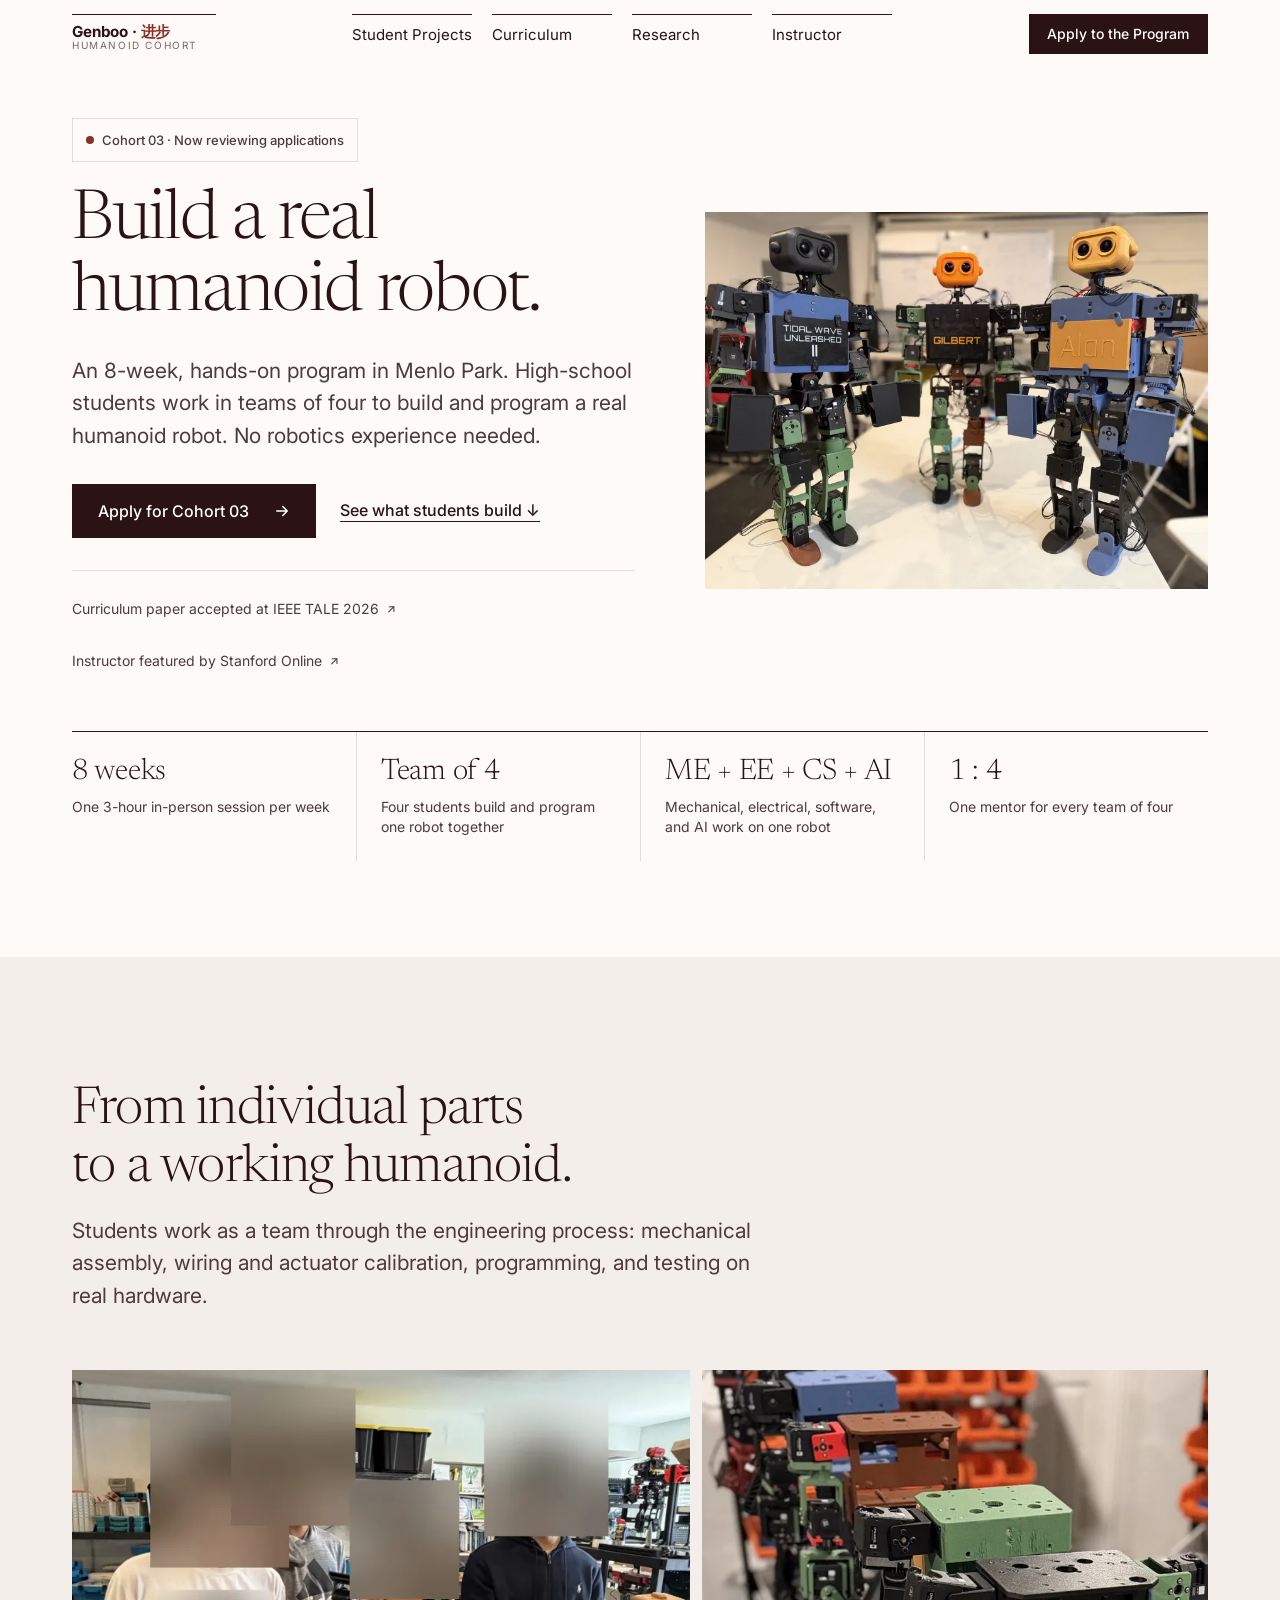
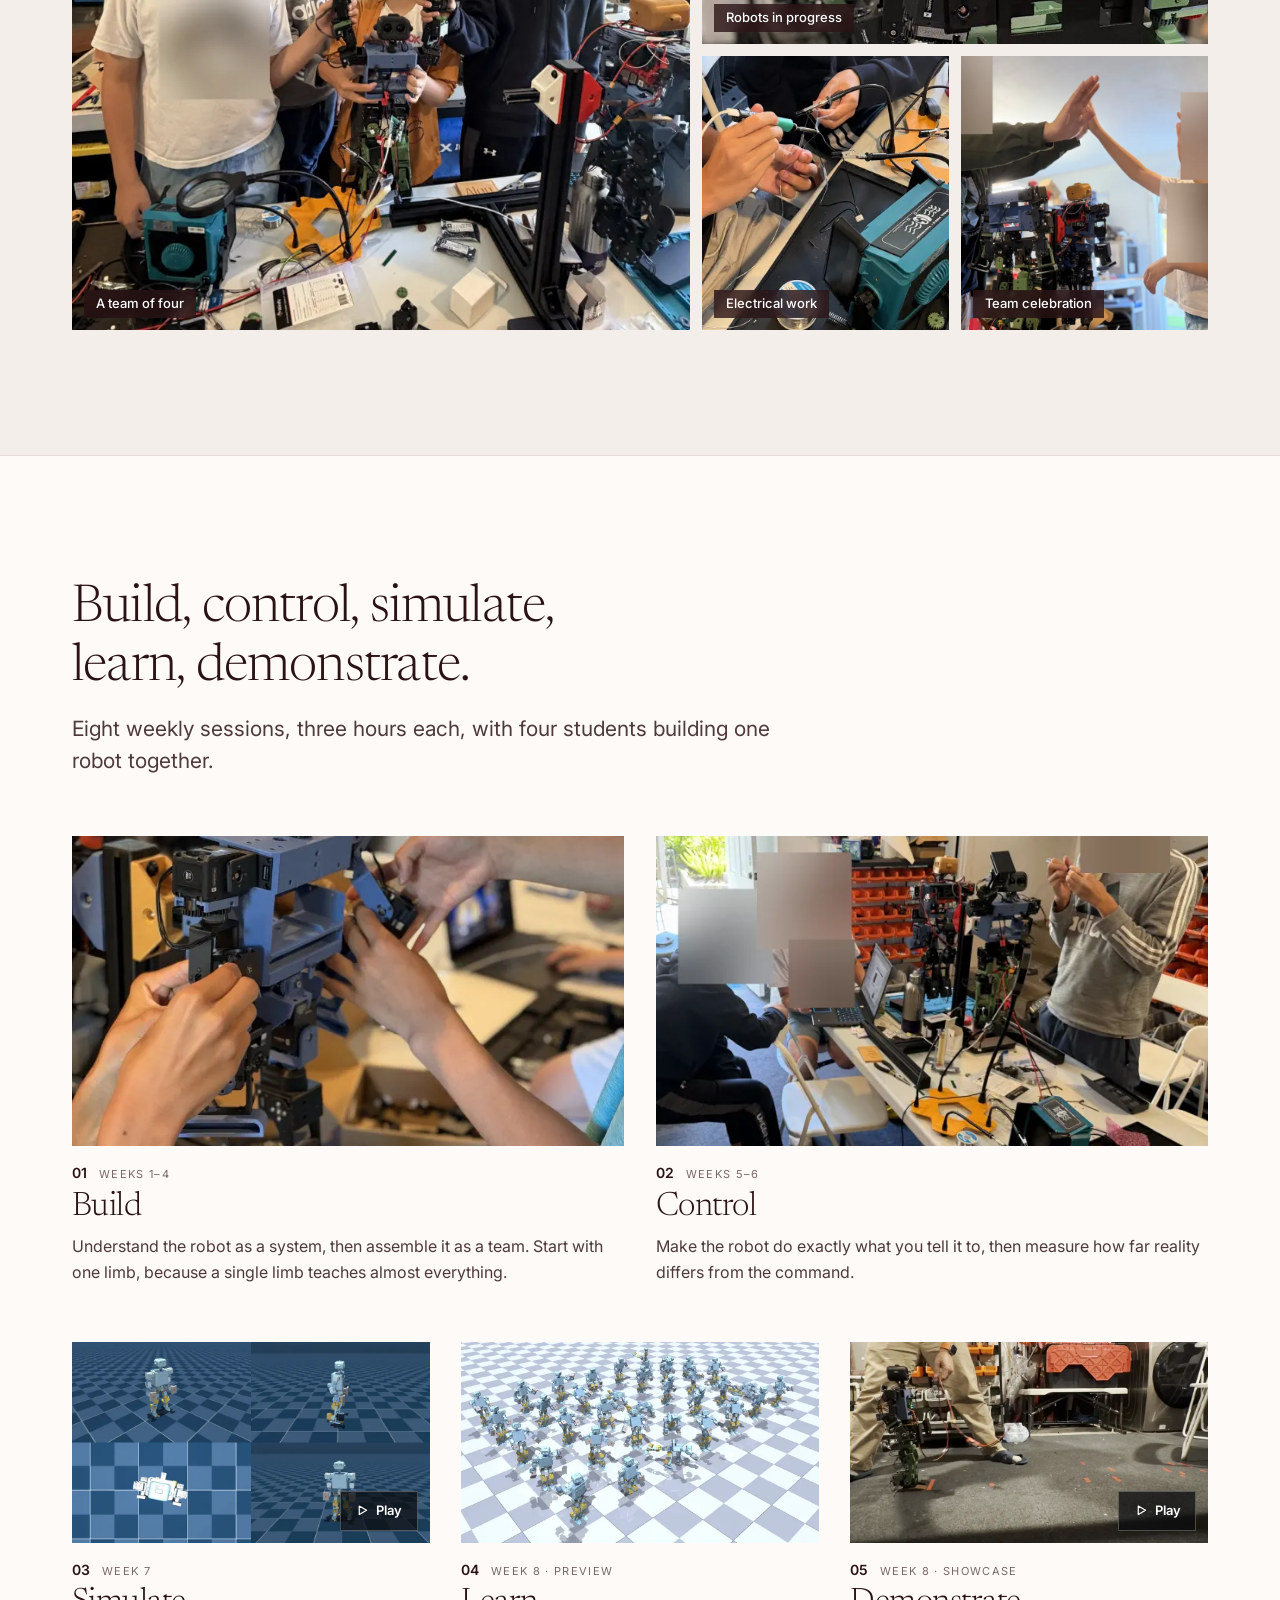
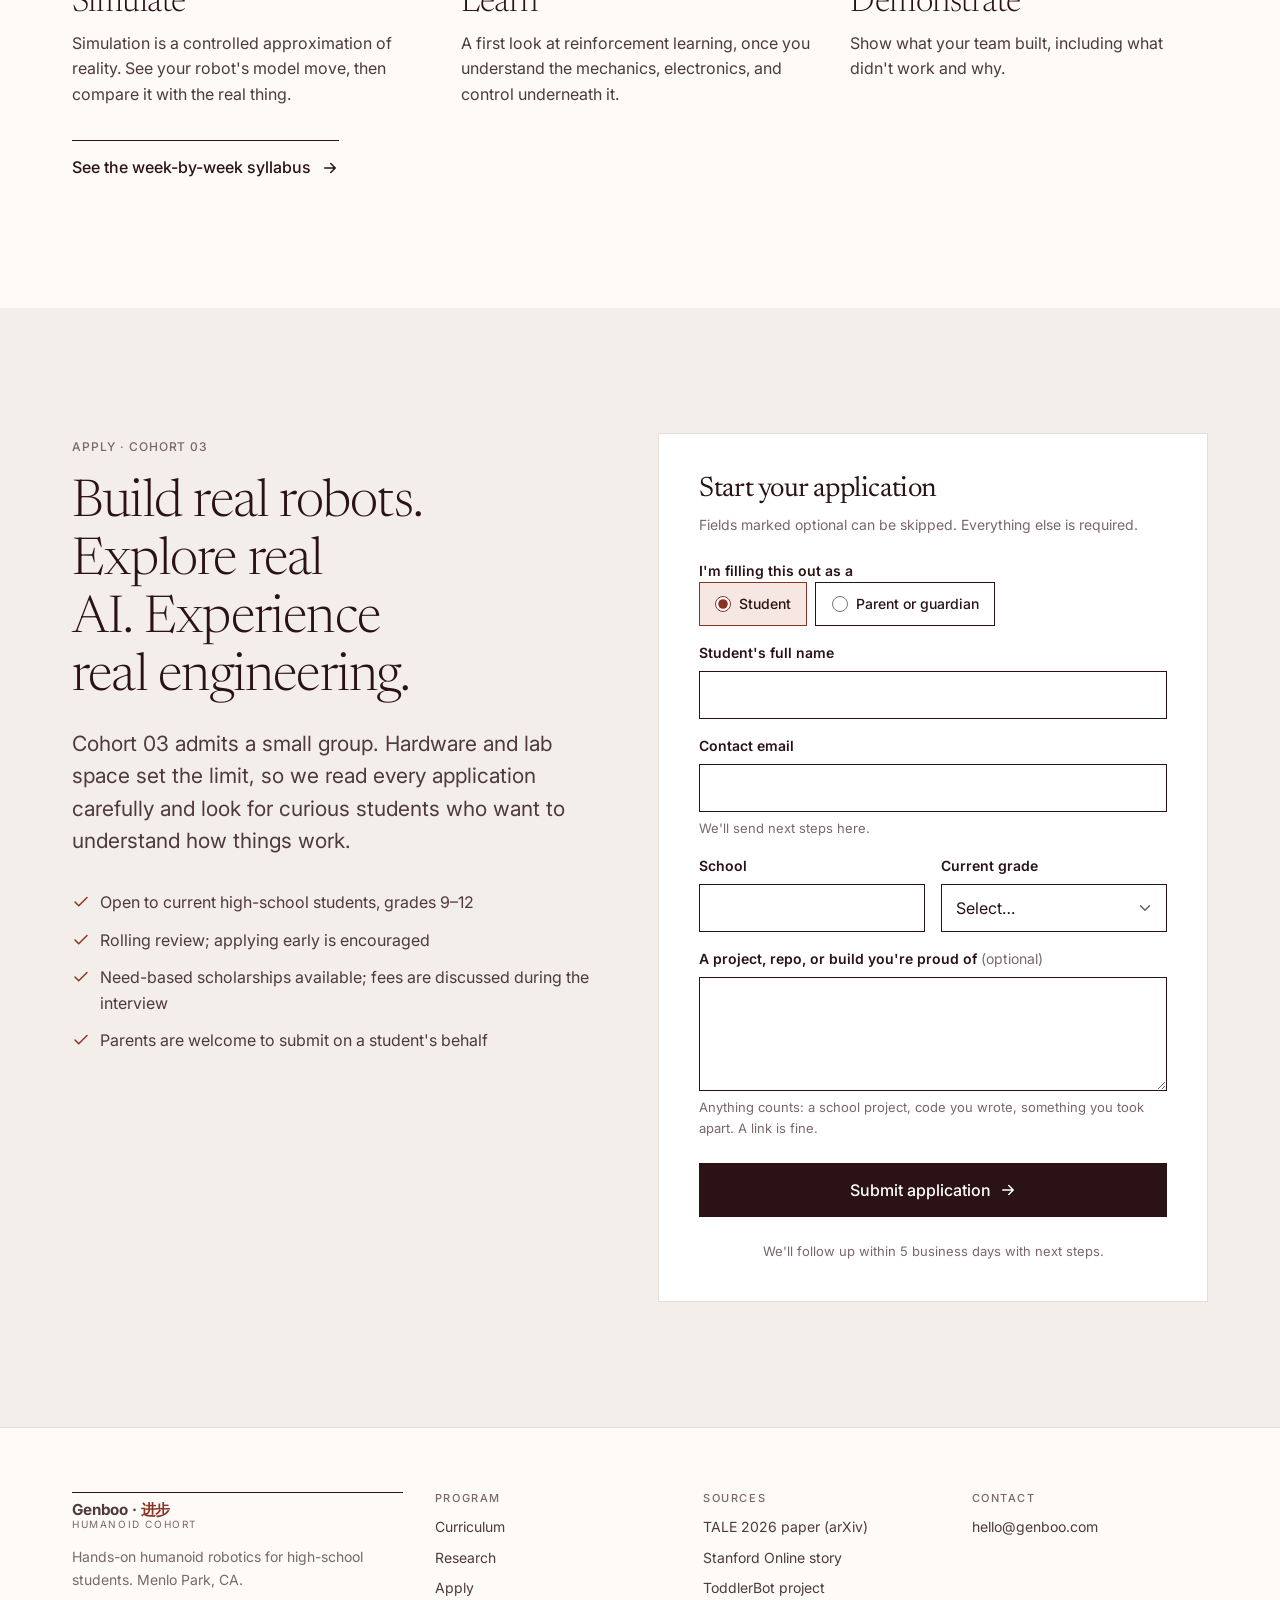
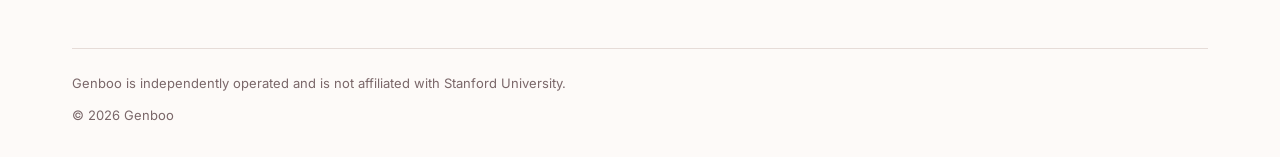
==== commit 06bdaf57: "Focus the home page for students and parents (designer review) - Hero: one primary "Apply for Cohort" ====
--- a/index.html
+++ b/index.html
@@ -70,7 +70,7 @@
     imagesrcset="assets/img/robots-three-800.webp 800w, assets/img/robots-three-1400.webp 1400w, assets/img/robots-three-2000.webp 2000w"
     imagesizes="(min-width: 1180px) 50vw, 92vw" fetchpriority="high" />
 
-  <link rel="stylesheet" href="styles.css?v=202610112210" />
+  <link rel="stylesheet" href="styles.css?v=202610112249" />
 </head>
 
 <body class="no-js">
@@ -132,11 +132,15 @@
               <a class="badge" href="#apply"><span class="badge-dot" aria-hidden="true"></span>Cohort 03 · Now reviewing applications</a>
             </div>
             <h1 id="hero-title">Build a real humanoid robot.</h1>
-            <p class="lede">A hands-on robotics program for high-school students.</p>
-            <div class="btn-row">
-              <a href="https://arxiv.org/pdf/2609.25674" class="btn btn-primary btn-lg" target="_blank" rel="noopener noreferrer">Read our IEEE TALE curriculum paper <svg class="icon" aria-hidden="true"><use href="#i-arrow-ur"/></svg></a>
-              <a href="https://online.stanford.edu/learner-stories/sharing-his-passion-robotics-next-generation" class="btn btn-secondary btn-lg" target="_blank" rel="noopener noreferrer">Instructor's story <svg class="icon" aria-hidden="true"><use href="#i-arrow-ur"/></svg></a>
-            </div>
+            <p class="lede">An 8-week, hands-on program in Menlo Park. High-school students work in teams of four to build and program a real humanoid robot. No robotics experience needed.</p>
+            <div class="btn-row hero-cta">
+              <a href="#apply" class="btn btn-primary btn-lg">Apply for Cohort 03 <svg class="icon icon-arrow" aria-hidden="true"><use href="#i-arrow"/></svg></a>
+              <a href="#projects" class="hero-more">See what students build ↓</a>
+            </div>
+            <p class="cred-line">
+              <a href="https://arxiv.org/pdf/2609.25674" target="_blank" rel="noopener noreferrer">Curriculum paper accepted at IEEE TALE 2026 <svg class="icon" aria-hidden="true"><use href="#i-arrow-ur"/></svg></a>
+              <a href="https://online.stanford.edu/learner-stories/sharing-his-passion-robotics-next-generation" target="_blank" rel="noopener noreferrer">Instructor featured by Stanford Online <svg class="icon" aria-hidden="true"><use href="#i-arrow-ur"/></svg></a>
+            </p>
           </div>
 
           <div class="hero-media">
@@ -146,12 +150,6 @@
                    sizes="(min-width: 1180px) 50vw, 92vw" width="2000" height="1500" fetchpriority="high" decoding="async"
                    alt="Three ToddlerBot humanoid robots standing side by side on a workbench, with chest nameplates reading 'Tidal Wave Unleashed II', 'Gilbert', and 'Alan'" />
             </figure>
-            <figure class="main hero-extra">
-              <img src="assets/img/fleet-build-740.webp"
-                   srcset="assets/img/fleet-build-480.webp 480w, assets/img/fleet-build-740.webp 740w"
-                   sizes="(min-width: 1180px) 50vw, 92vw" width="740" height="530" loading="lazy" decoding="async"
-                   alt="A row of partly built ToddlerBot torsos in blue, brown, green, and black mounted on test stands" />
-            </figure>
           </div>
         </div>
 
@@ -179,33 +177,23 @@
                    alt="Four high-school students at a cluttered lab bench holding up the partly assembled upper body of their humanoid robot; faces blurred" />
             <figcaption>A team of four</figcaption>
           </figure>
-          <figure class="tile m-pair reveal">
-            <img src="assets/img/students-pair-wiring-640.webp"
-                     srcset="assets/img/students-pair-wiring-640.webp 640w, assets/img/students-pair-wiring-1200.webp 1200w" sizes="(min-width: 760px) 58vw, 92vw" width="1400" height="788" loading="lazy" decoding="async"
-                     alt="Two students working side by side on a humanoid robot's torso mounted on a test stand" />
-            <figcaption>Built together</figcaption>
+          <figure class="tile m-solder reveal">
+            <img src="assets/img/fleet-build-740.webp"
+                     srcset="assets/img/fleet-build-480.webp 480w, assets/img/fleet-build-740.webp 740w" sizes="(min-width: 760px) 40vw, 92vw" width="740" height="530" loading="lazy" decoding="async"
+                     alt="A row of partly built ToddlerBot humanoids in blue, brown, green, and black mounted on test stands in front of orange parts bins" />
+            <figcaption>Robots in progress</figcaption>
           </figure>
-          <figure class="tile m-solder reveal">
-            <img src="assets/img/student-soldering-640.webp" sizes="(min-width: 760px) 29vw, 46vw" width="1400" height="788" loading="lazy" decoding="async"
+          <figure class="tile m-integ reveal">
+            <img src="assets/img/student-soldering-640.webp"
+                     srcset="assets/img/student-soldering-640.webp 640w, assets/img/student-soldering-1200.webp 1200w" sizes="(min-width: 760px) 20vw, 46vw" width="1400" height="788" loading="lazy" decoding="async"
                      alt="Close-up of a student's hands soldering wires at an electronics bench" />
             <figcaption>Electrical work</figcaption>
-          </figure>
-          <figure class="tile m-integ reveal">
-            <img src="assets/img/student-head-install-640.webp" sizes="(min-width: 760px) 29vw, 46vw" width="1400" height="788" loading="lazy" decoding="async"
-                     alt="A student fitting the camera head assembly onto a robot mounted on an aluminum test frame" />
-            <figcaption>Integration</figcaption>
           </figure>
           <figure class="tile m-bench reveal">
             <img src="assets/img/students-celebrate-640.webp"
                    srcset="assets/img/students-celebrate-640.webp 640w, assets/img/students-celebrate-1200.webp 1200w" sizes="(min-width: 760px) 70vw, 92vw" width="1400" height="788" loading="lazy" decoding="async"
                    alt="Students and their teacher high-fiving next to two humanoid robots after a successful test; faces blurred" />
             <figcaption>Team celebration</figcaption>
-          </figure>
-          <figure class="tile m-bringup reveal">
-            <img src="assets/img/robot-bringup-stand-800.webp"
-                   srcset="assets/img/robot-bringup-stand-480.webp 480w, assets/img/robot-bringup-stand-800.webp 800w, assets/img/robot-bringup-stand-1200.webp 1200w" sizes="(min-width: 760px) 29vw, 92vw" width="1500" height="2000" loading="lazy" decoding="async"
-                   alt="A student-built humanoid with green legs and a blue torso hanging on an aluminum test stand, its onboard computer wired up on the bench below" />
-            <figcaption>Bring-up</figcaption>
           </figure>
         </div>
       </div>
@@ -306,25 +294,6 @@
           </article>        </div>
 
         <a class="learn-more reveal" href="curriculum.html">See the week-by-week syllabus <svg class="icon" aria-hidden="true"><use href="#i-arrow"/></svg></a>
-      </div>
-    </section>
-
-    <!-- ================================ RESEARCH ================================ -->
-    <section class="section tinted" id="research" aria-labelledby="research-title">
-      <div class="container">
-        <div class="section-head reveal">
-          <h2 class="h2" id="research-title">Built on research. Grounded in real engineering.</h2>
-          <p class="lede">Our curriculum is described in a peer-reviewed paper from our team.</p>
-        </div>
-
-        <article class="paper reveal" aria-labelledby="paper-title">
-          <div class="paper-main">
-            <div class="venue"><span class="primary">IEEE TALE 2026 · Accepted paper</span></div>
-            <h3 id="paper-title">Teaching Reinforcement Learning and Humanoid Robotics to High-School Students</h3>
-            <a class="learn-more" href="research.html">How students learn <svg class="icon" aria-hidden="true"><use href="#i-arrow"/></svg></a>
-          </div>
-        </article>
-
       </div>
     </section>
 
@@ -463,6 +432,6 @@
     </div>
   </footer>
 
-  <script src="main.js?v=202610112210" defer></script>
+  <script src="main.js?v=202610112249" defer></script>
 </body>
 </html>
--- a/styles.css
+++ b/styles.css
@@ -704,3 +704,41 @@
 
     /* Fact headings stay on one line (incl. "ME + EE + CS + AI") */
     .fact dt { font-size: clamp(1.2rem, .85rem + 1.25vw, 1.875rem); white-space: nowrap; }
+
+    /* ============================== FOCUSED HOME (designer review) ============================== */
+    /* Hero: one primary action, one quiet secondary link, credibility as a small line */
+    .hero .btn-row.hero-cta { display: flex; flex-wrap: wrap; align-items: center; gap: var(--s-5); max-width: none; margin-top: var(--s-6); }
+    .hero .btn-row.hero-cta .btn {
+      min-height: 54px; padding: .9rem 1.6rem; border: 0; background: var(--ink); color: #fff;
+      font-size: 1rem; font-weight: 500; justify-content: center; white-space: nowrap;
+    }
+    .hero .btn-row.hero-cta .btn:hover { background: var(--accent); color: #fff; }
+    .hero-more { display: inline-flex; align-items: center; min-height: 44px; color: var(--ink); text-decoration: underline; text-underline-offset: 5px; text-decoration-color: var(--line-strong); font-weight: 500; }
+    .hero-more:hover { color: var(--accent); text-decoration-color: currentColor; }
+    .cred-line { margin-top: var(--s-6); padding-top: var(--s-4); border-top: 1px solid var(--line); display: flex; flex-wrap: wrap; gap: var(--s-2) var(--s-6); font-size: var(--fs-sm); }
+    .cred-line a { display: inline-flex; align-items: center; gap: .35rem; min-height: 44px; color: var(--ink-2); text-decoration: none; }
+    .cred-line a:hover { color: var(--accent); }
+    .cred-line .icon { width: .9em; height: .9em; }
+    .hero-grid > div:first-child { position: static; }
+    .hero-grid { align-items: center; }
+
+    /* Gallery: one lead photo + two supporting */
+    .mosaic { grid-template-columns: 1fr 1fr; grid-auto-rows: auto; grid-template-areas: "team team" "solder bench"; }
+    .mosaic .m-team { aspect-ratio: 4 / 3; }
+    .mosaic .m-solder, .mosaic .m-bench { aspect-ratio: 4 / 3; }
+    .m-solder { grid-area: solder; } .m-bench { grid-area: bench; }
+    @media (min-width: 760px) {
+      .mosaic { grid-template-columns: 3fr 2fr; grid-template-rows: 1fr 1fr; grid-auto-rows: auto; grid-template-areas: "team solder" "team bench"; }
+      .mosaic .m-team { aspect-ratio: auto; min-height: 520px; }
+      .mosaic .m-solder, .mosaic .m-bench { aspect-ratio: auto; }
+    }
+
+    /* Gallery v2: lead photo + robots-in-progress + two small tiles */
+    .mosaic { grid-template-columns: 1fr 1fr; grid-template-rows: none; grid-template-areas: "team team" "solder solder" "integ bench"; }
+    .mosaic .m-integ { grid-area: integ; aspect-ratio: 4 / 3; }
+    .mosaic .m-solder { aspect-ratio: 16 / 9; }
+    @media (min-width: 760px) {
+      .mosaic { grid-template-columns: 5fr 2fr 2fr; grid-template-rows: 1fr 1fr; grid-template-areas: "team solder solder" "team integ bench"; }
+      .mosaic .m-team { min-height: 560px; }
+      .mosaic .m-solder, .mosaic .m-integ, .mosaic .m-bench { aspect-ratio: auto; }
+    }
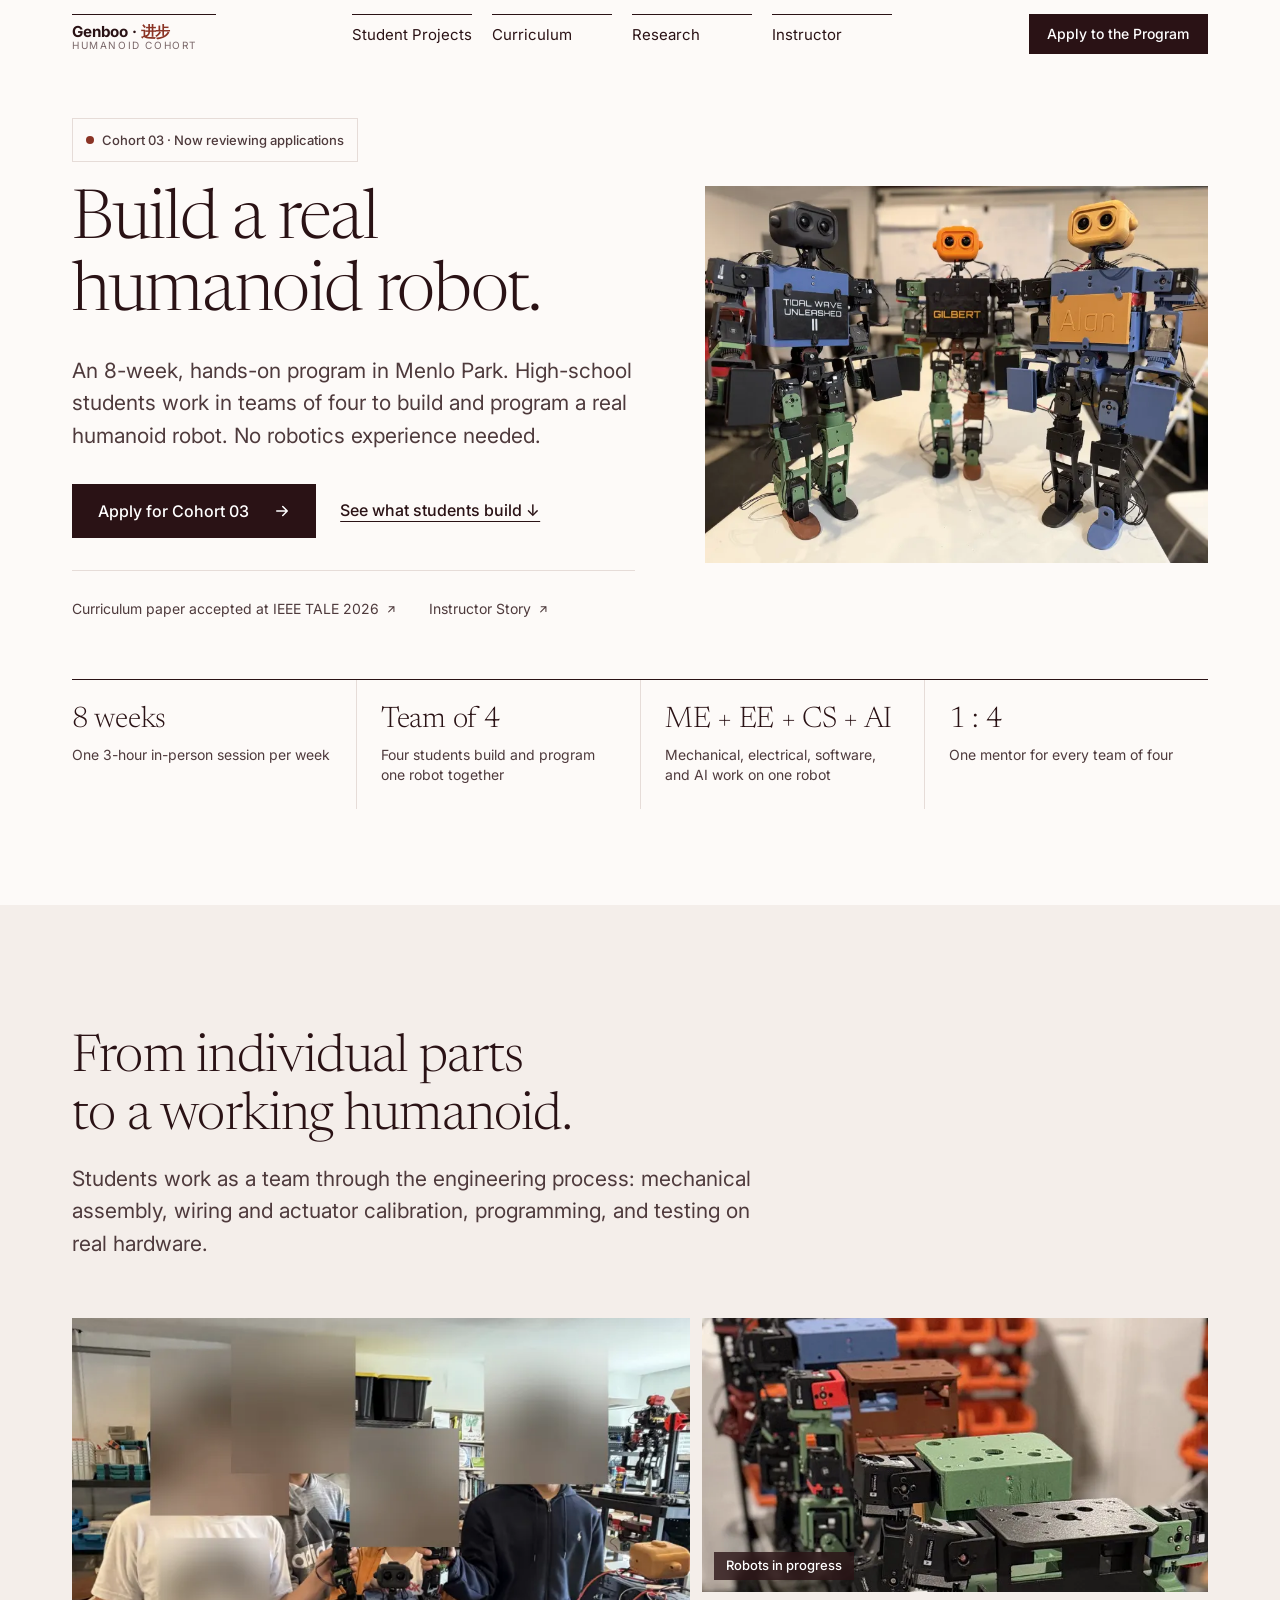
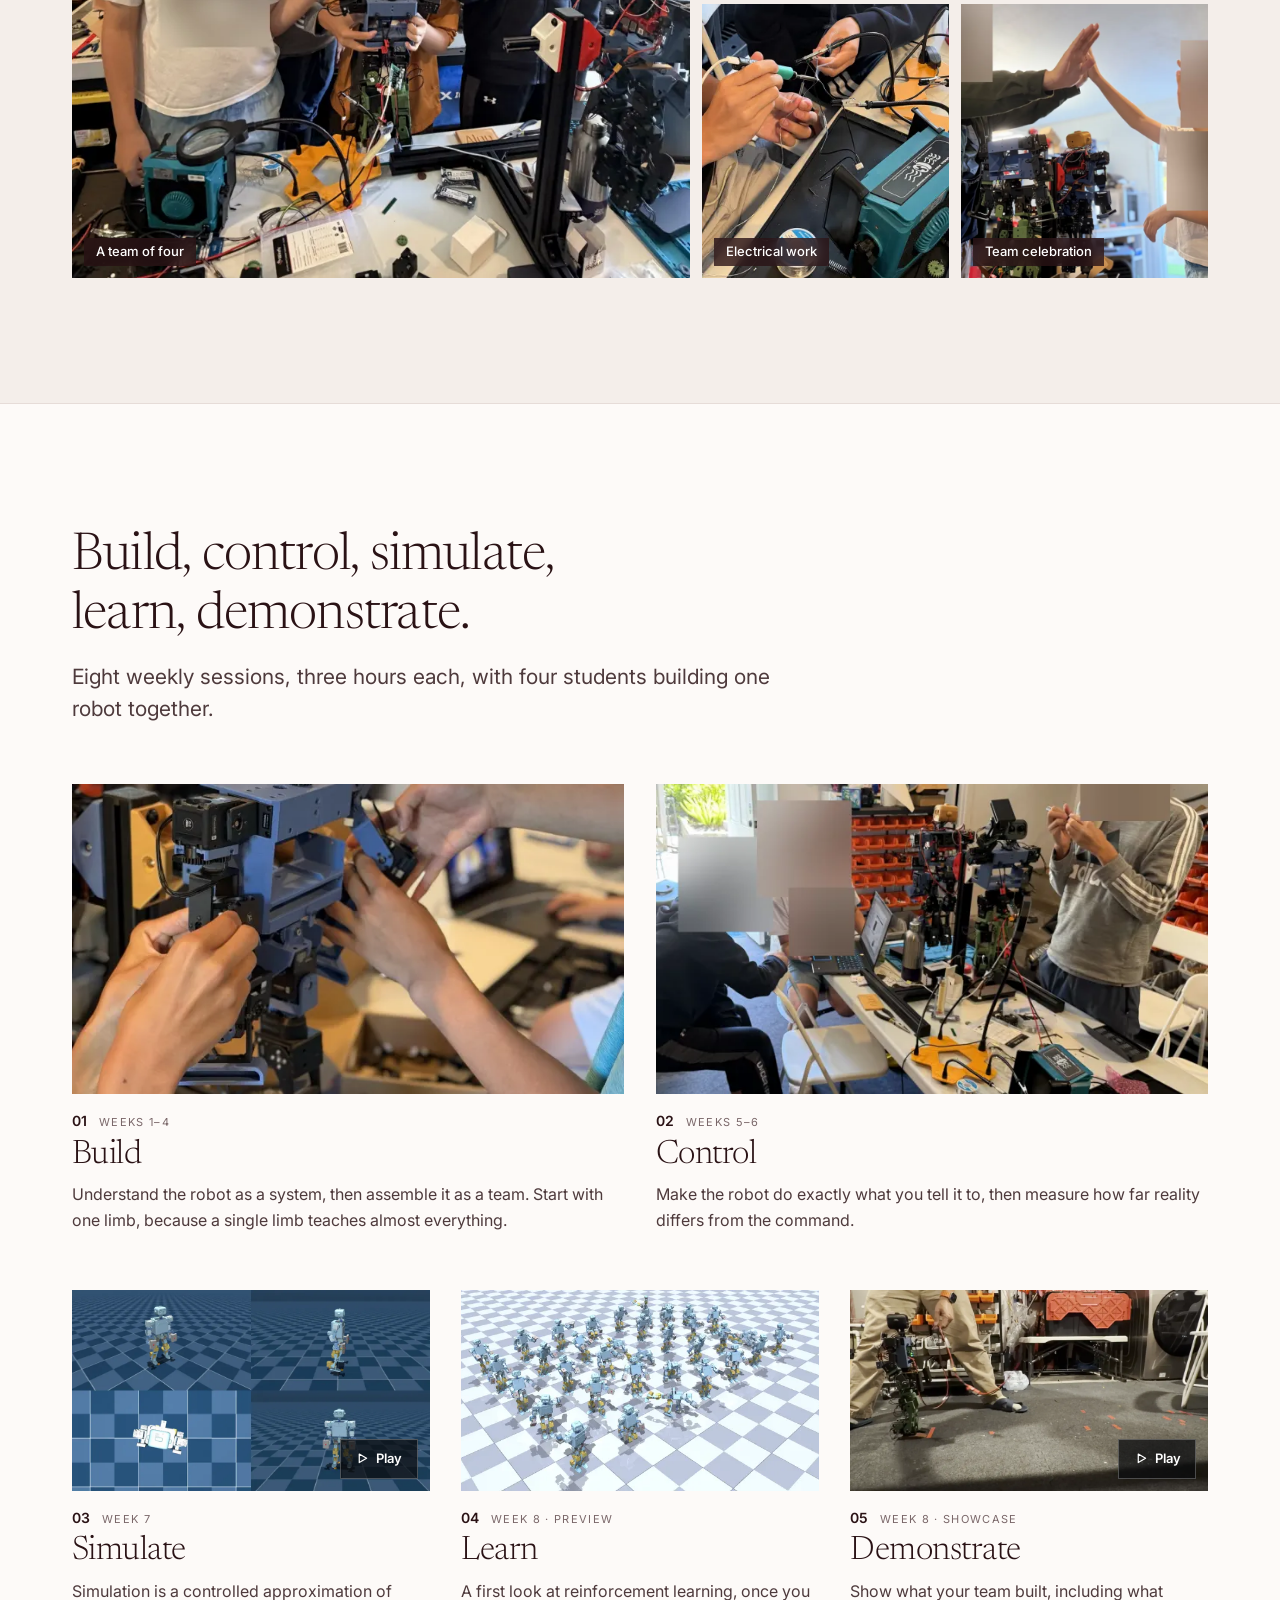
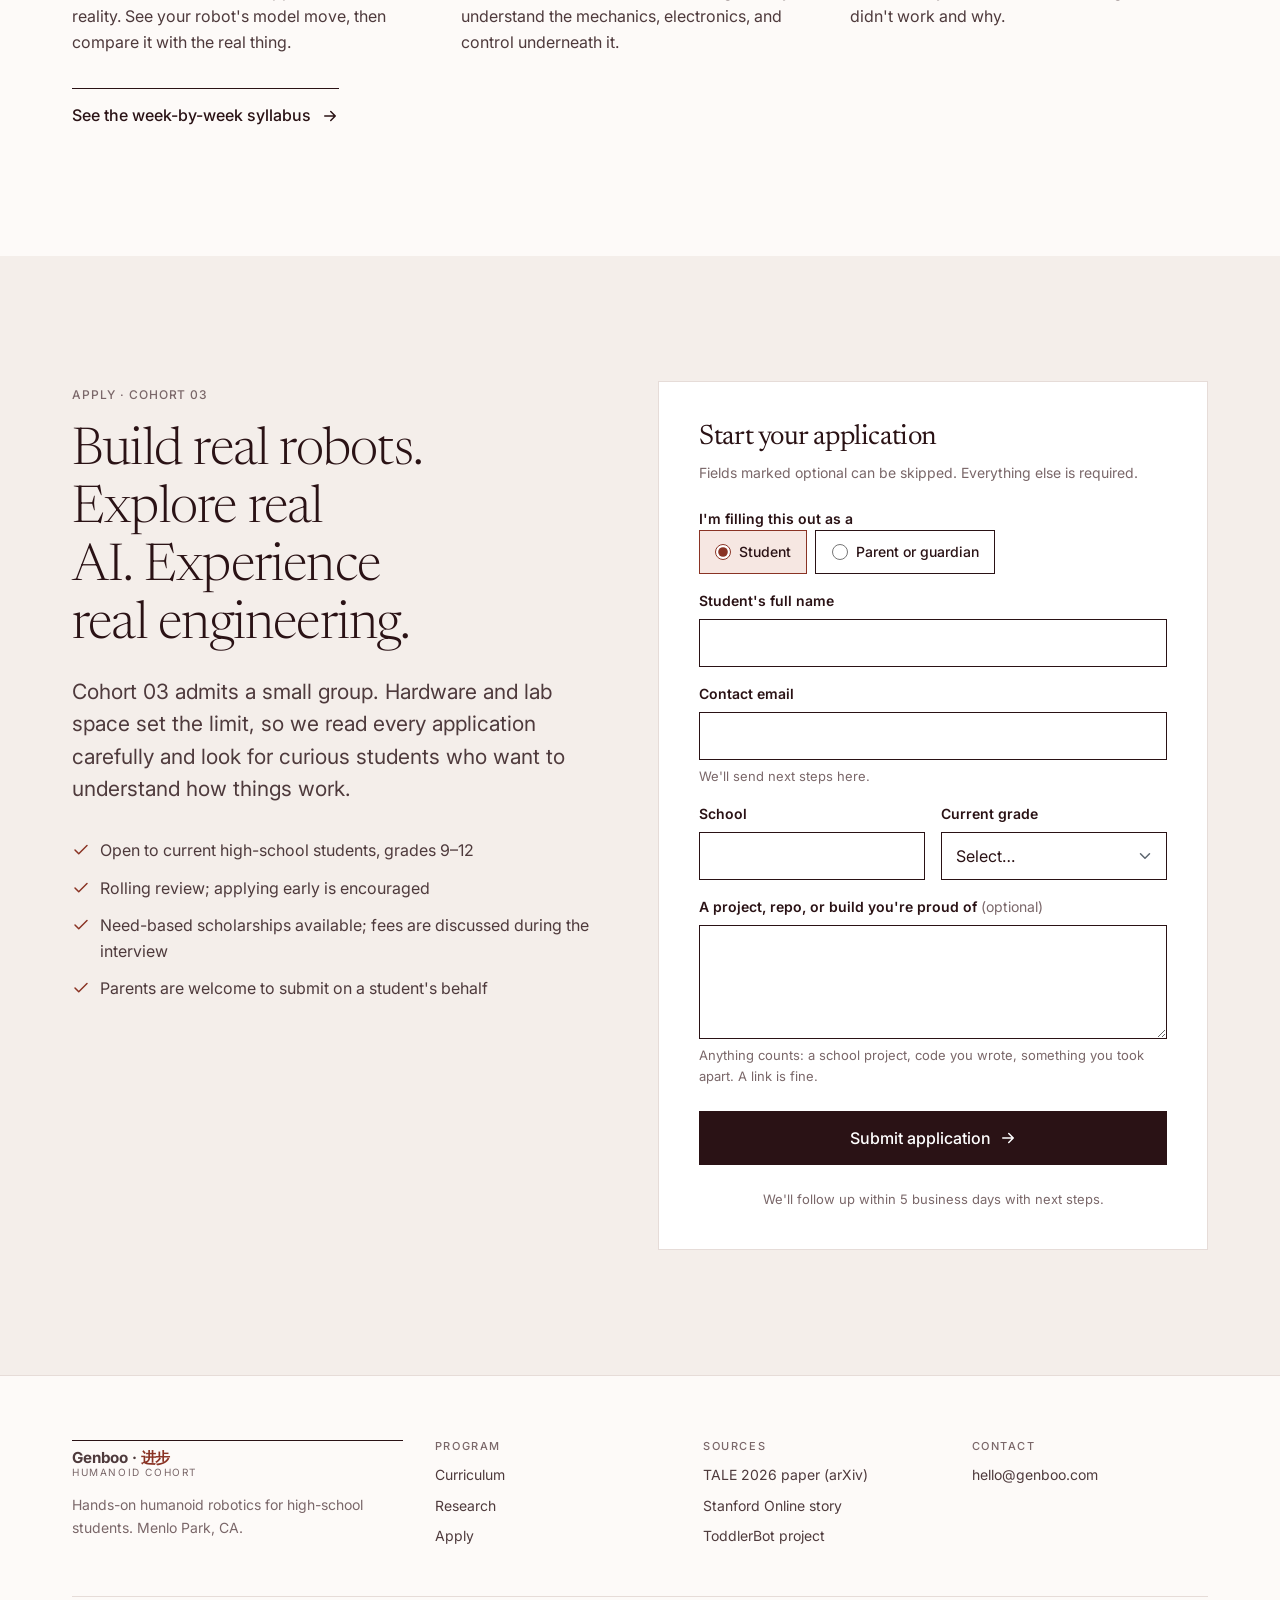
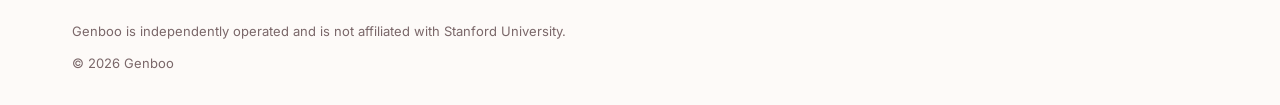
==== commit 4261b66b: "Rename hero credibility link to "Instructor Story" Co-Authored-By: Claude Opus 5.5 <noreply@anthropi" ====
--- a/index.html
+++ b/index.html
@@ -139,7 +139,7 @@
             </div>
             <p class="cred-line">
               <a href="https://arxiv.org/pdf/2609.25674" target="_blank" rel="noopener noreferrer">Curriculum paper accepted at IEEE TALE 2026 <svg class="icon" aria-hidden="true"><use href="#i-arrow-ur"/></svg></a>
-              <a href="https://online.stanford.edu/learner-stories/sharing-his-passion-robotics-next-generation" target="_blank" rel="noopener noreferrer">Instructor featured by Stanford Online <svg class="icon" aria-hidden="true"><use href="#i-arrow-ur"/></svg></a>
+              <a href="https://online.stanford.edu/learner-stories/sharing-his-passion-robotics-next-generation" target="_blank" rel="noopener noreferrer">Instructor Story <svg class="icon" aria-hidden="true"><use href="#i-arrow-ur"/></svg></a>
             </p>
           </div>
 
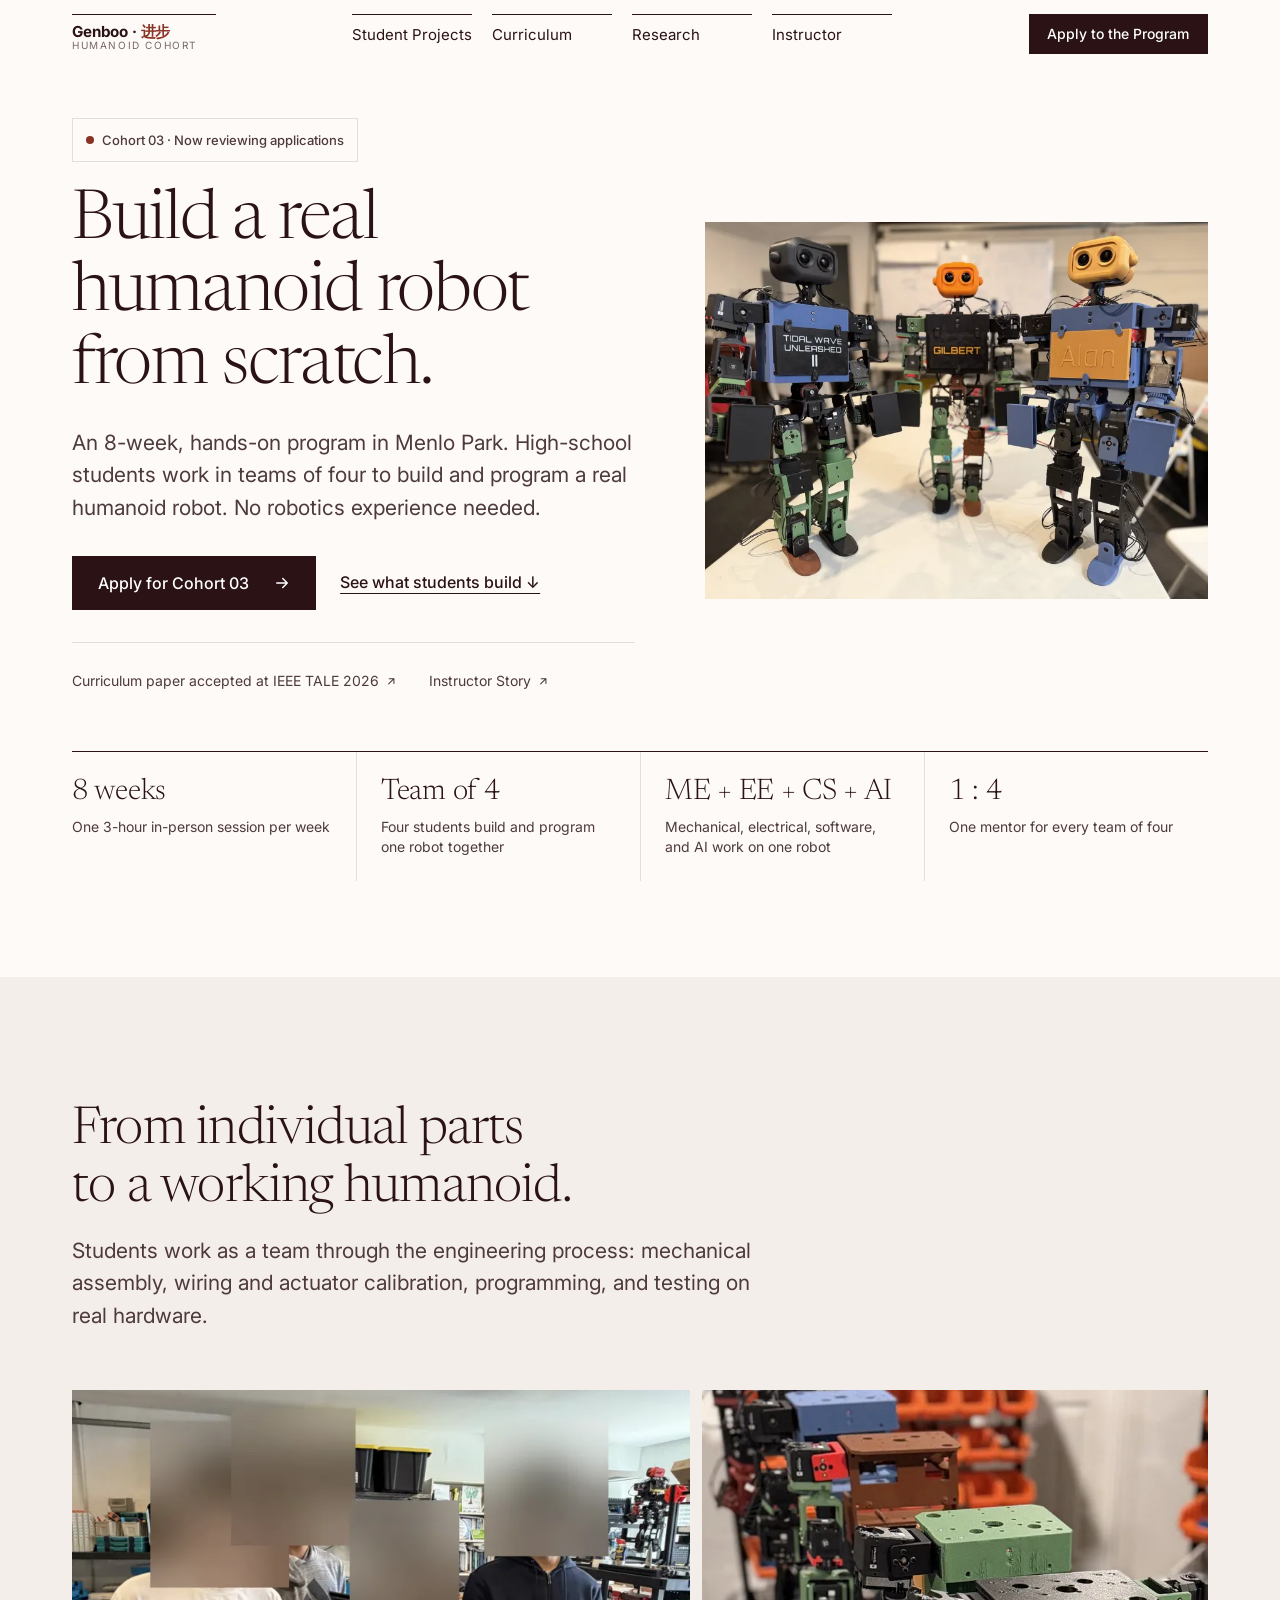
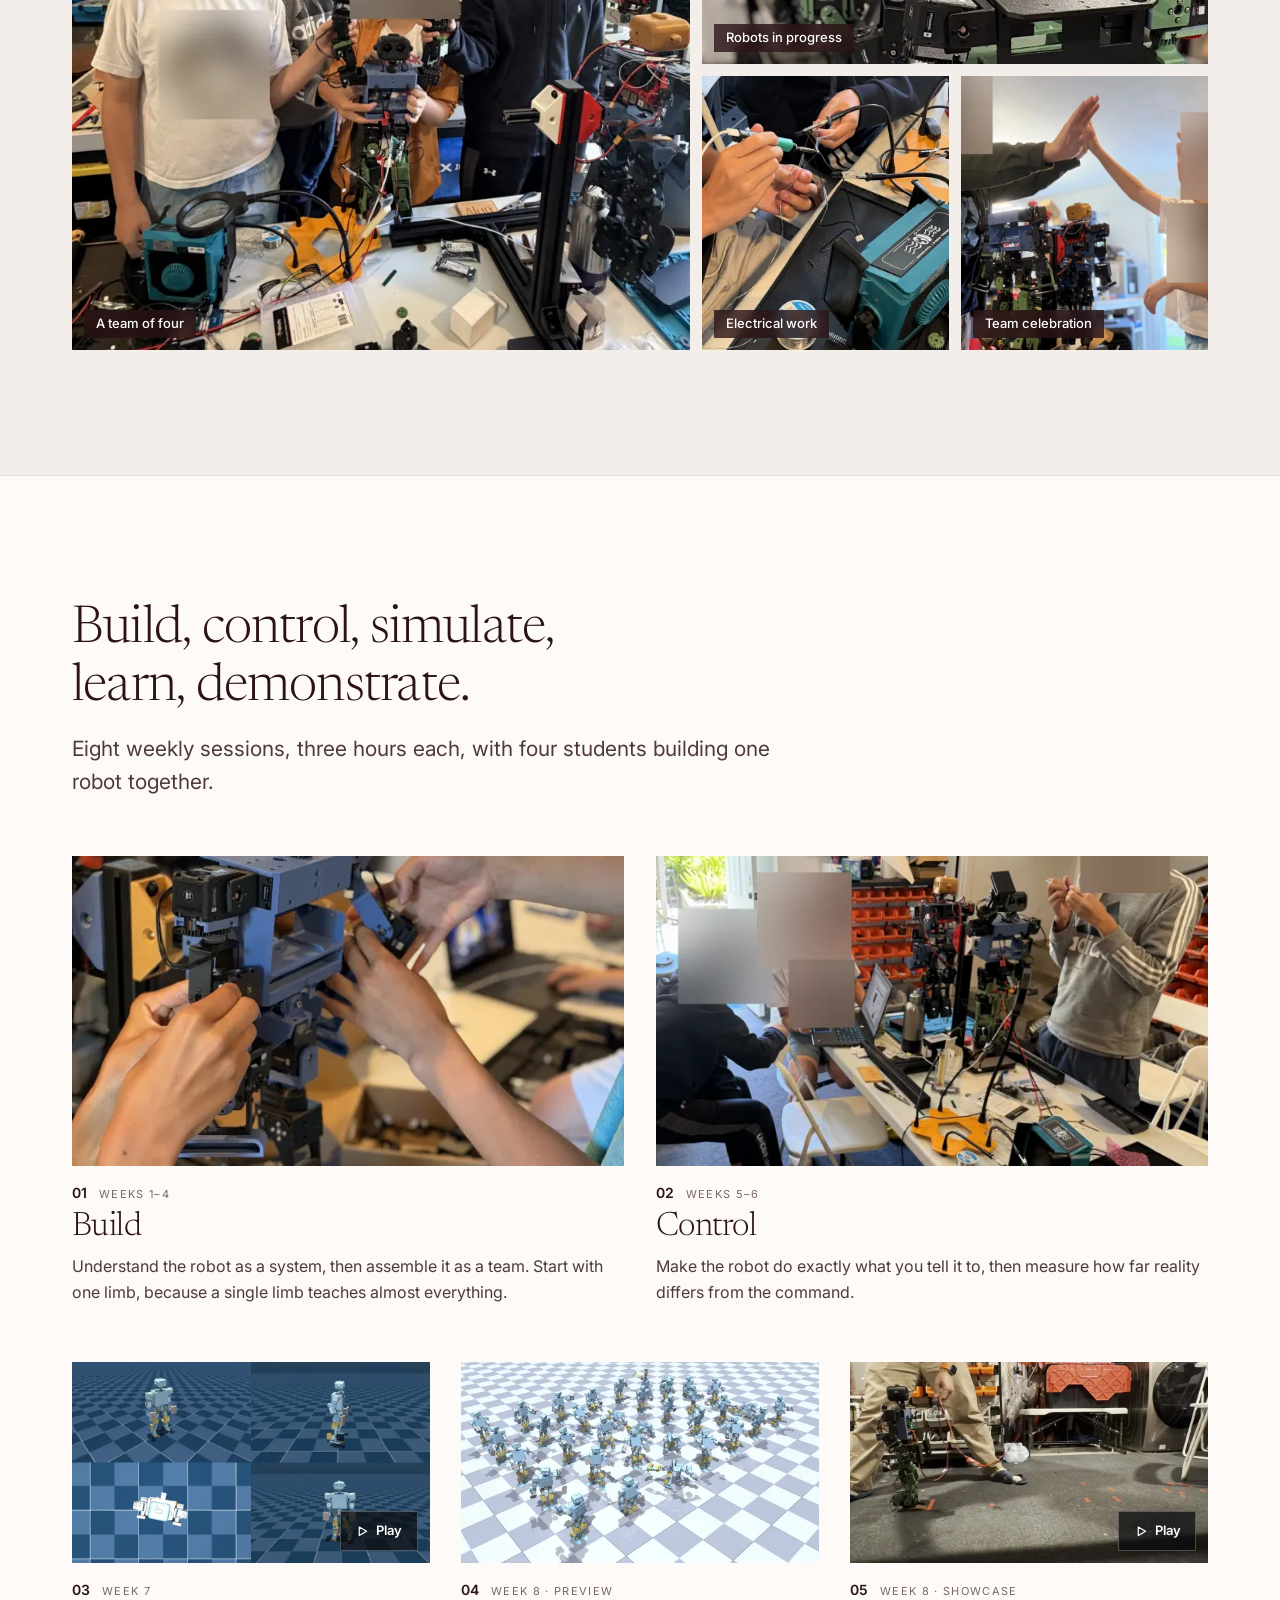
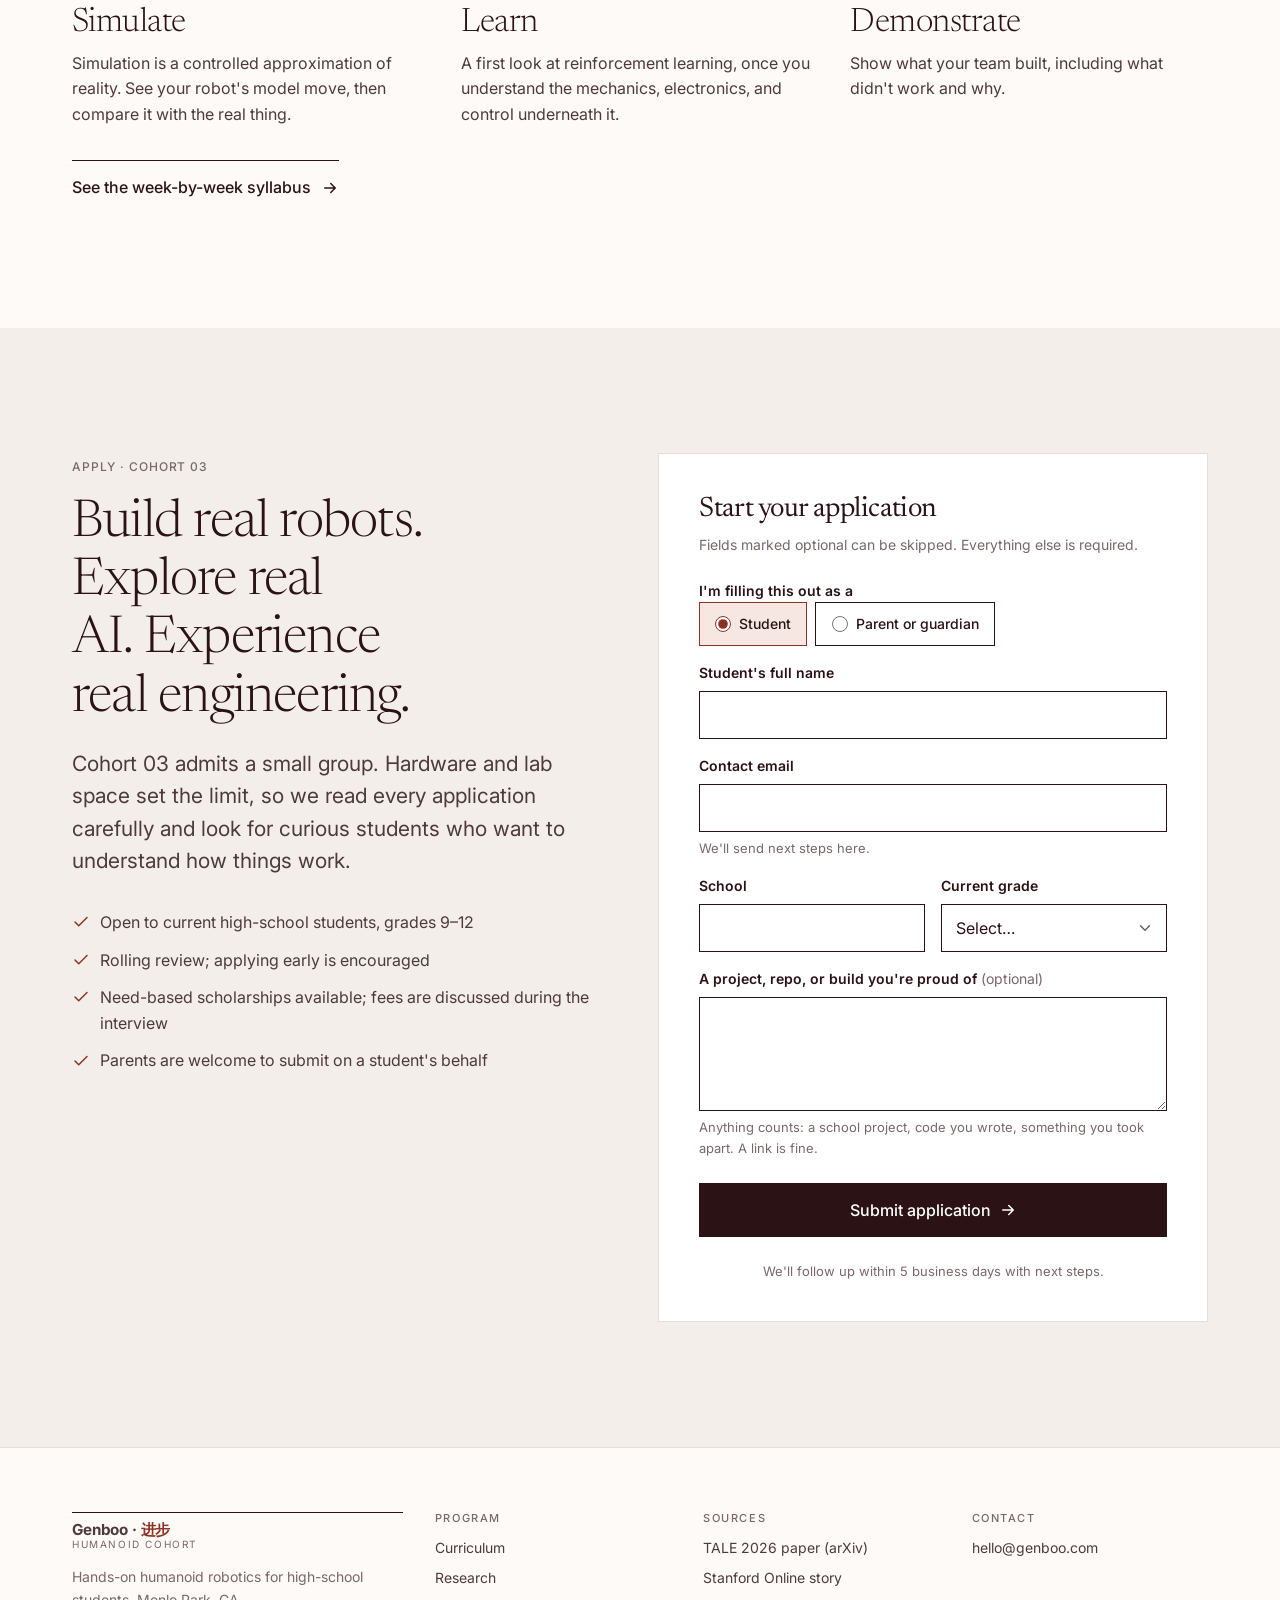
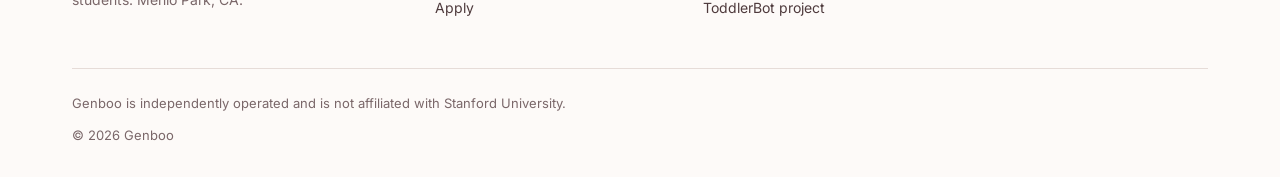
==== commit ffb280b4: "Hero headline: "Build a real humanoid robot from scratch." Co-Authored-By: Claude Opus 5.5 <noreply@" ====
--- a/index.html
+++ b/index.html
@@ -131,7 +131,7 @@
             <div class="badges">
               <a class="badge" href="#apply"><span class="badge-dot" aria-hidden="true"></span>Cohort 03 · Now reviewing applications</a>
             </div>
-            <h1 id="hero-title">Build a real humanoid robot.</h1>
+            <h1 id="hero-title">Build a real humanoid robot from scratch.</h1>
             <p class="lede">An 8-week, hands-on program in Menlo Park. High-school students work in teams of four to build and program a real humanoid robot. No robotics experience needed.</p>
             <div class="btn-row hero-cta">
               <a href="#apply" class="btn btn-primary btn-lg">Apply for Cohort 03 <svg class="icon icon-arrow" aria-hidden="true"><use href="#i-arrow"/></svg></a>
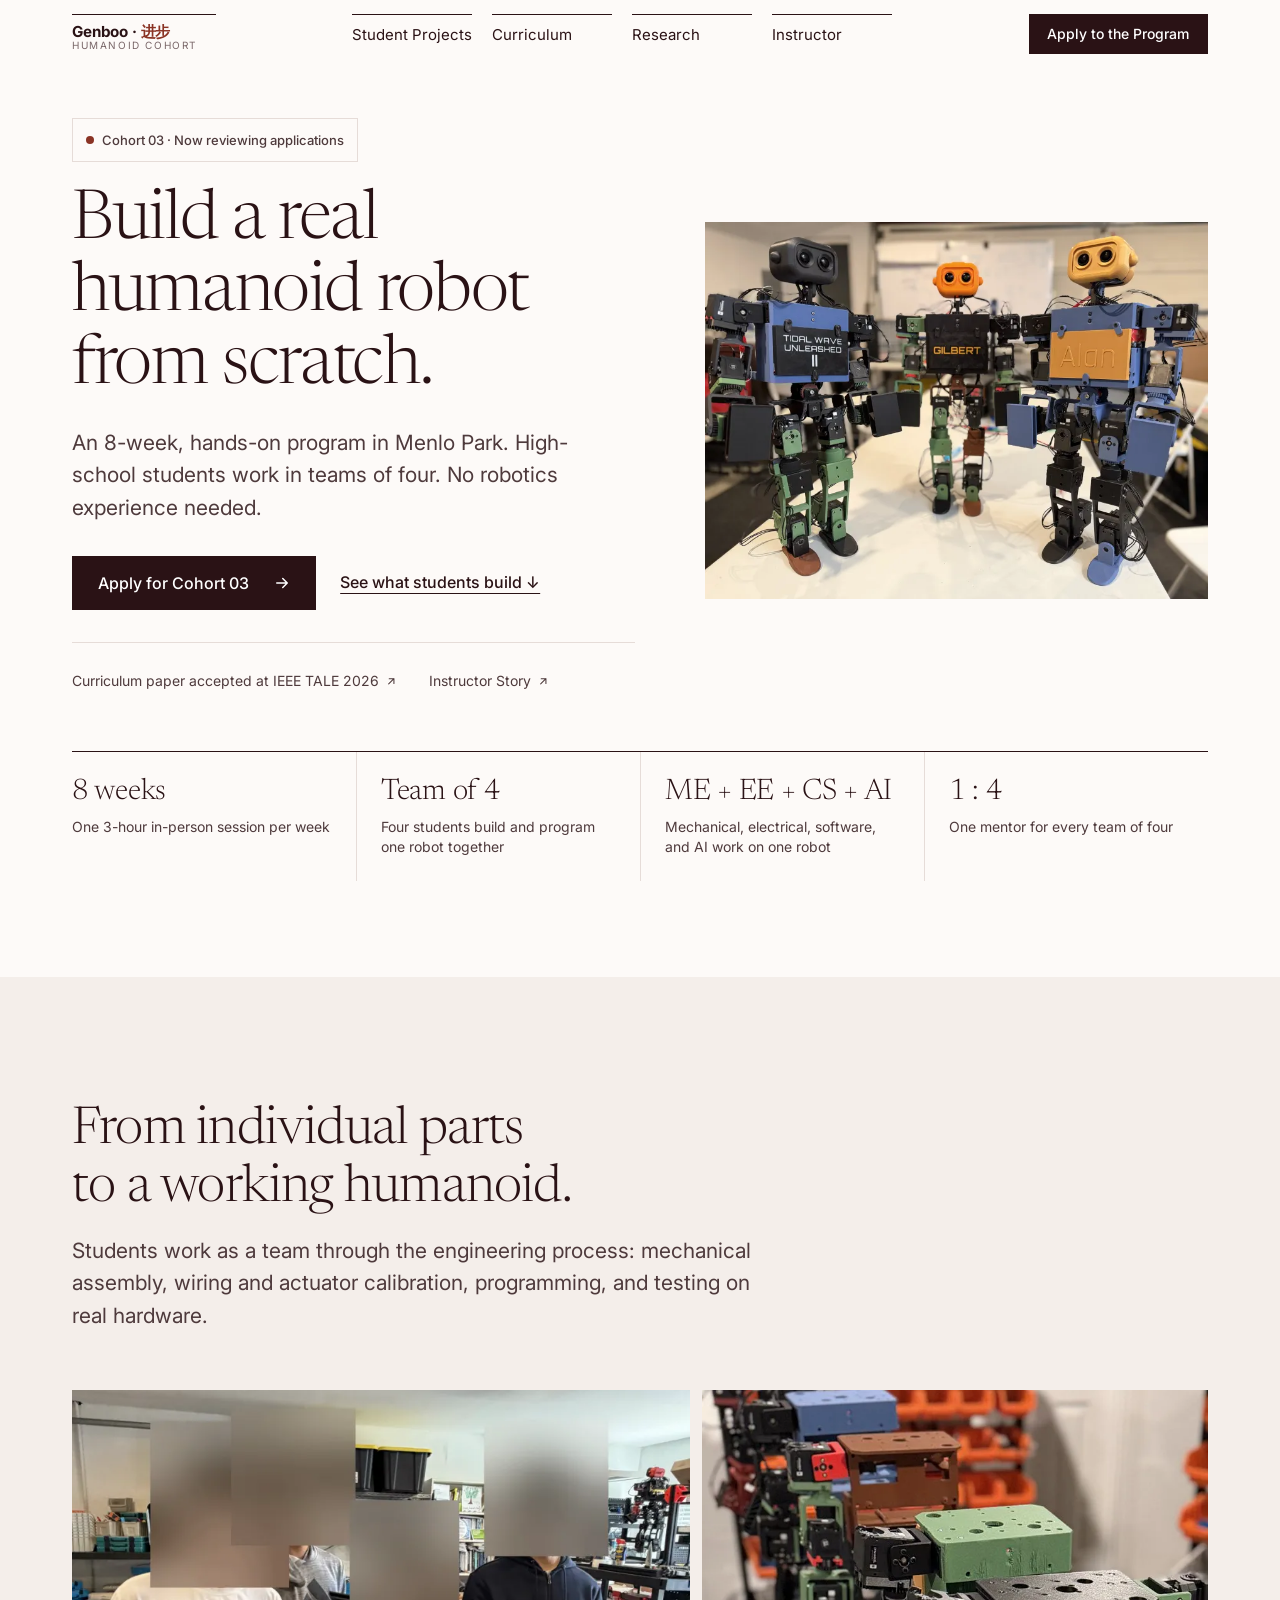
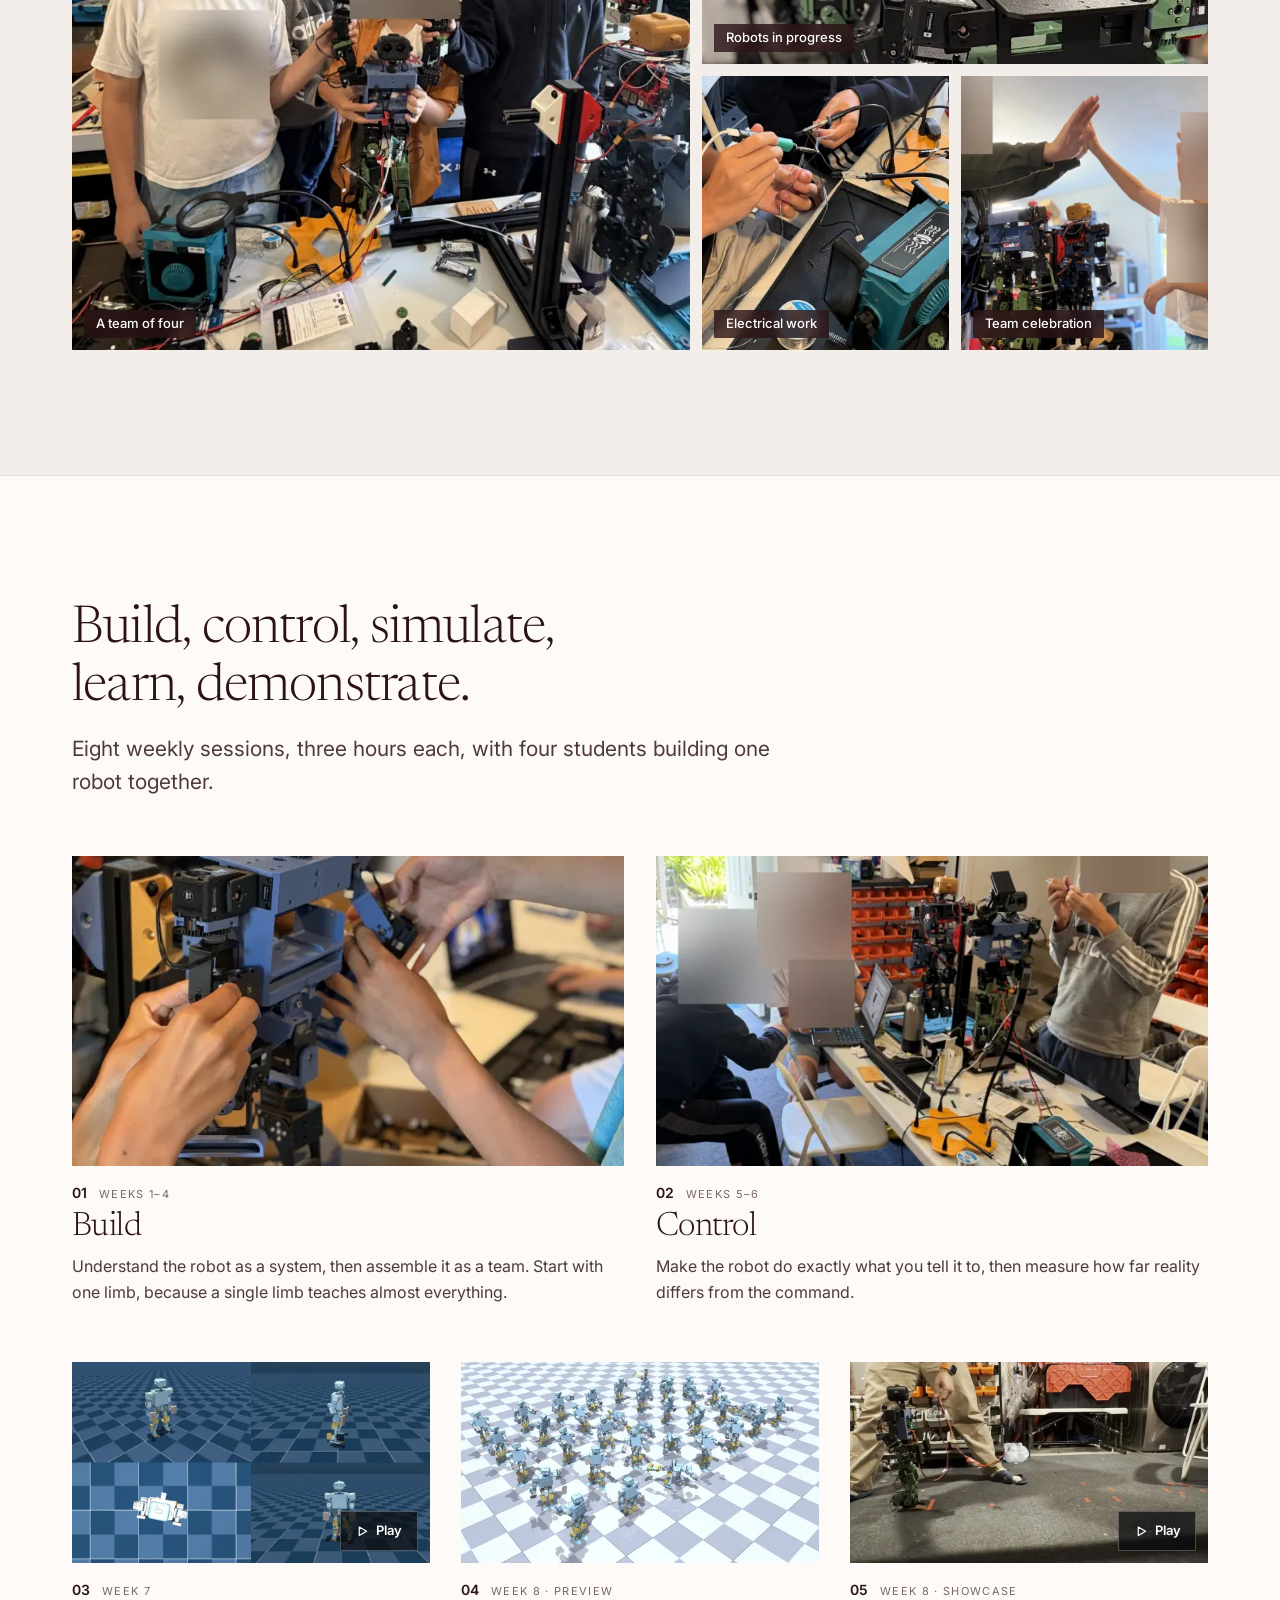
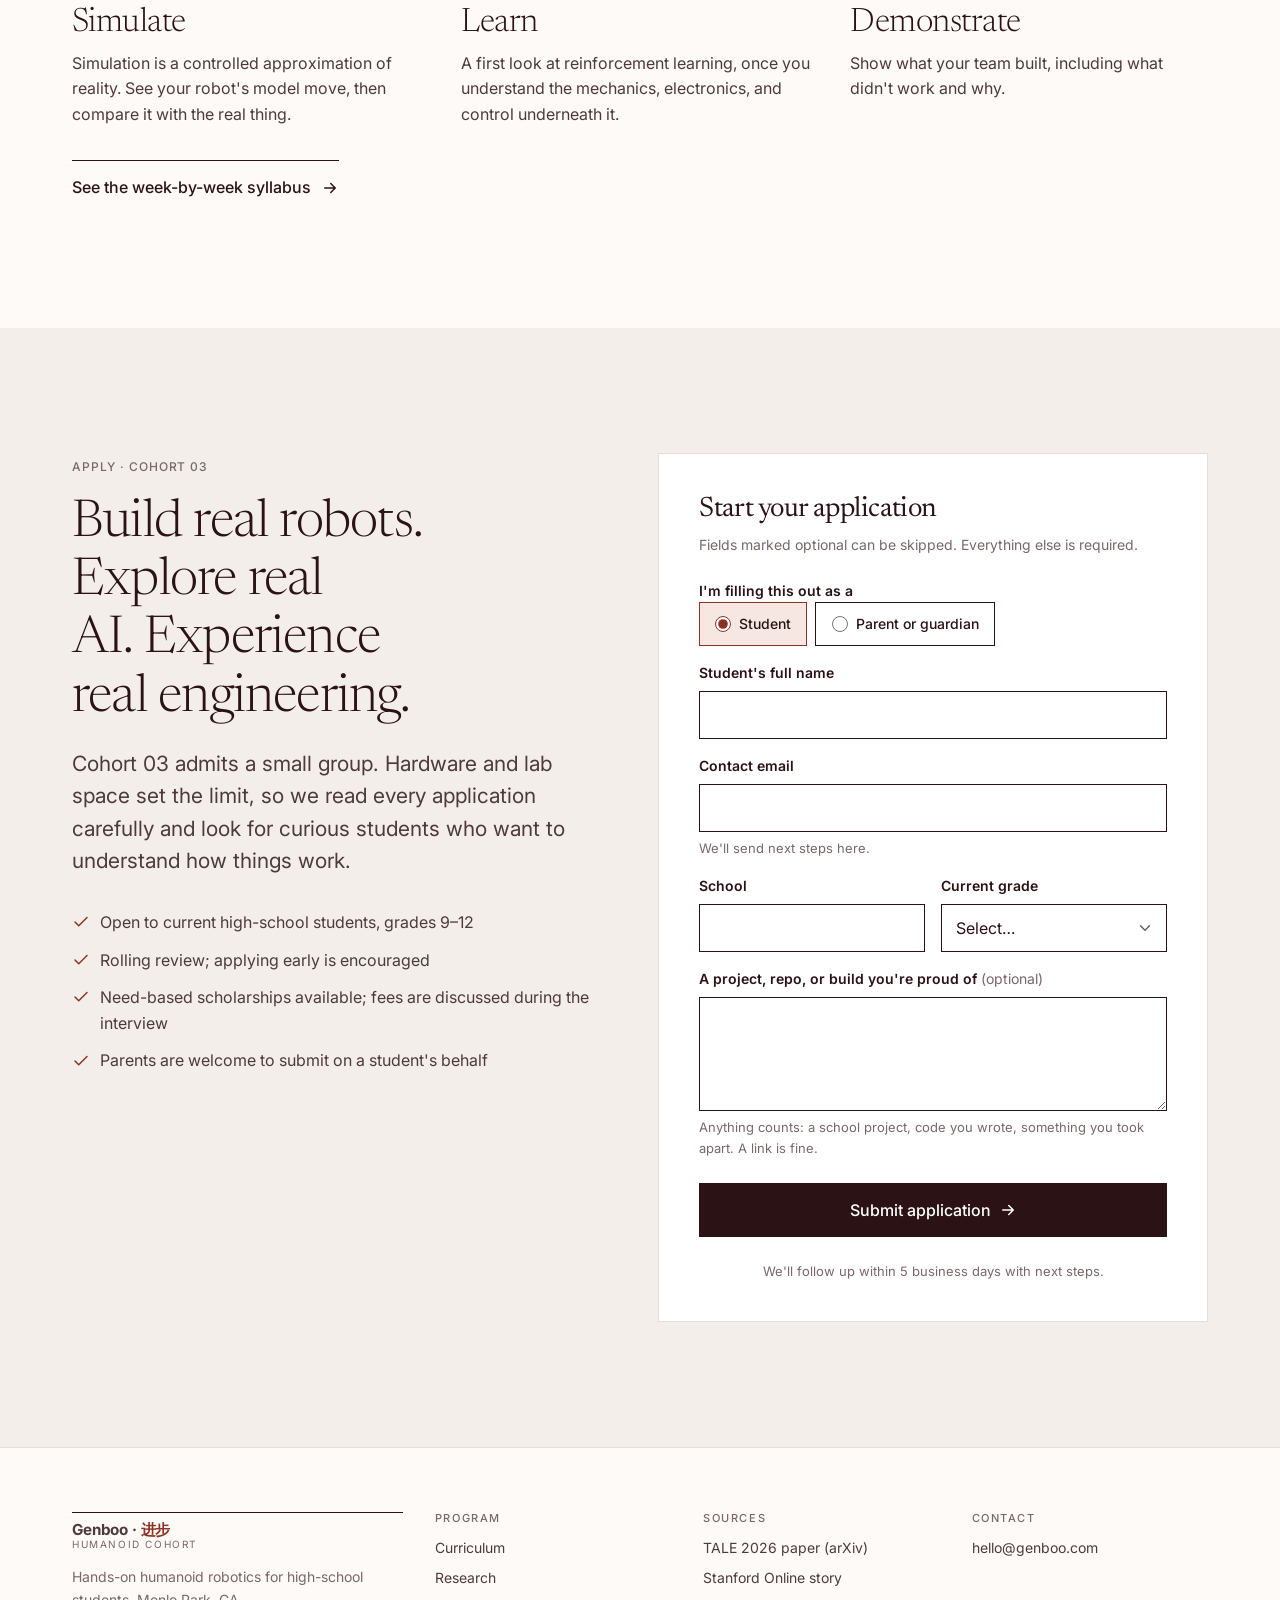
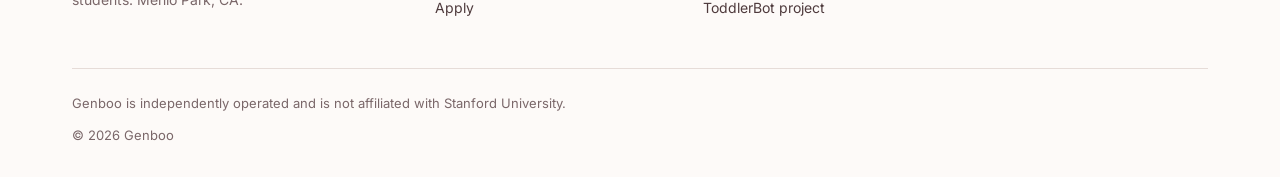
==== commit 9031a2d6: "Trim hero intro now that the headline says what students build Co-Authored-By: Claude Opus 5.5 <nore" ====
--- a/index.html
+++ b/index.html
@@ -132,7 +132,7 @@
               <a class="badge" href="#apply"><span class="badge-dot" aria-hidden="true"></span>Cohort 03 · Now reviewing applications</a>
             </div>
             <h1 id="hero-title">Build a real humanoid robot from scratch.</h1>
-            <p class="lede">An 8-week, hands-on program in Menlo Park. High-school students work in teams of four to build and program a real humanoid robot. No robotics experience needed.</p>
+            <p class="lede">An 8-week, hands-on program in Menlo Park. High-school students work in teams of four. No robotics experience needed.</p>
             <div class="btn-row hero-cta">
               <a href="#apply" class="btn btn-primary btn-lg">Apply for Cohort 03 <svg class="icon icon-arrow" aria-hidden="true"><use href="#i-arrow"/></svg></a>
               <a href="#projects" class="hero-more">See what students build ↓</a>
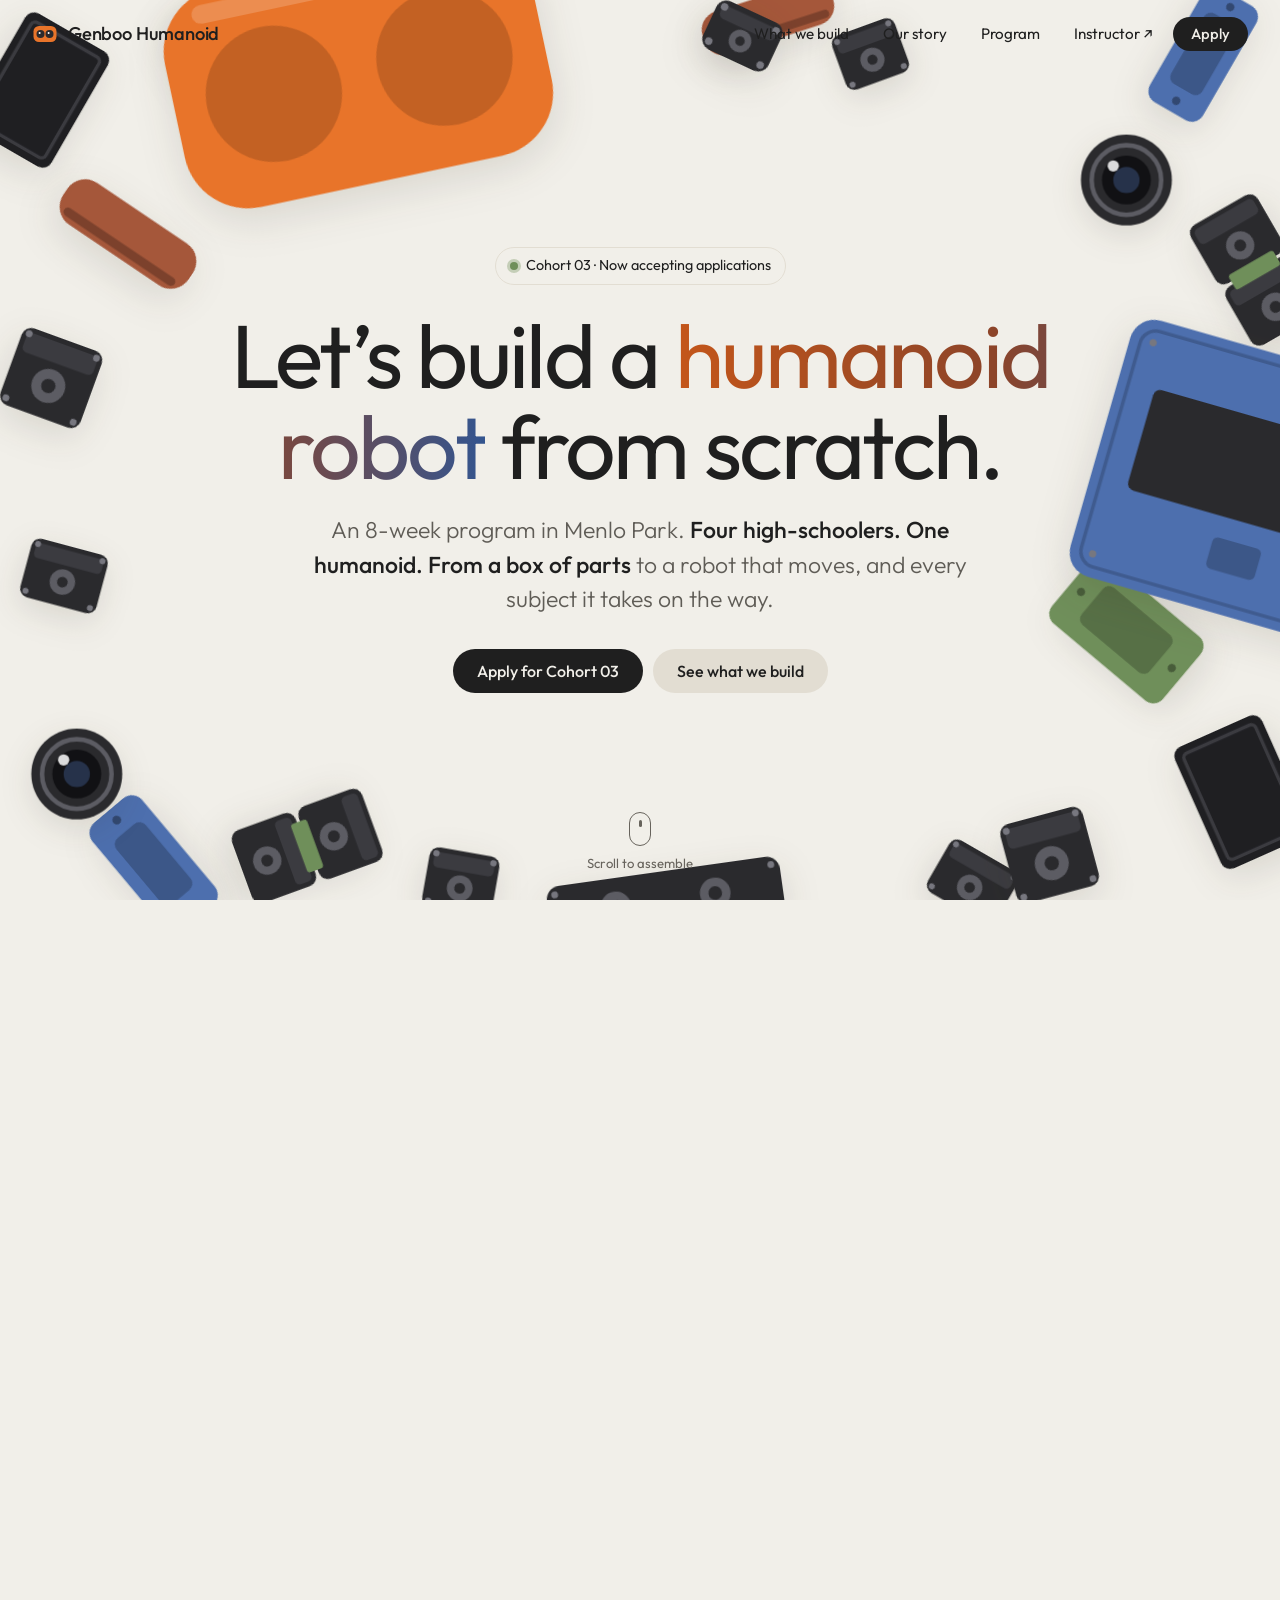
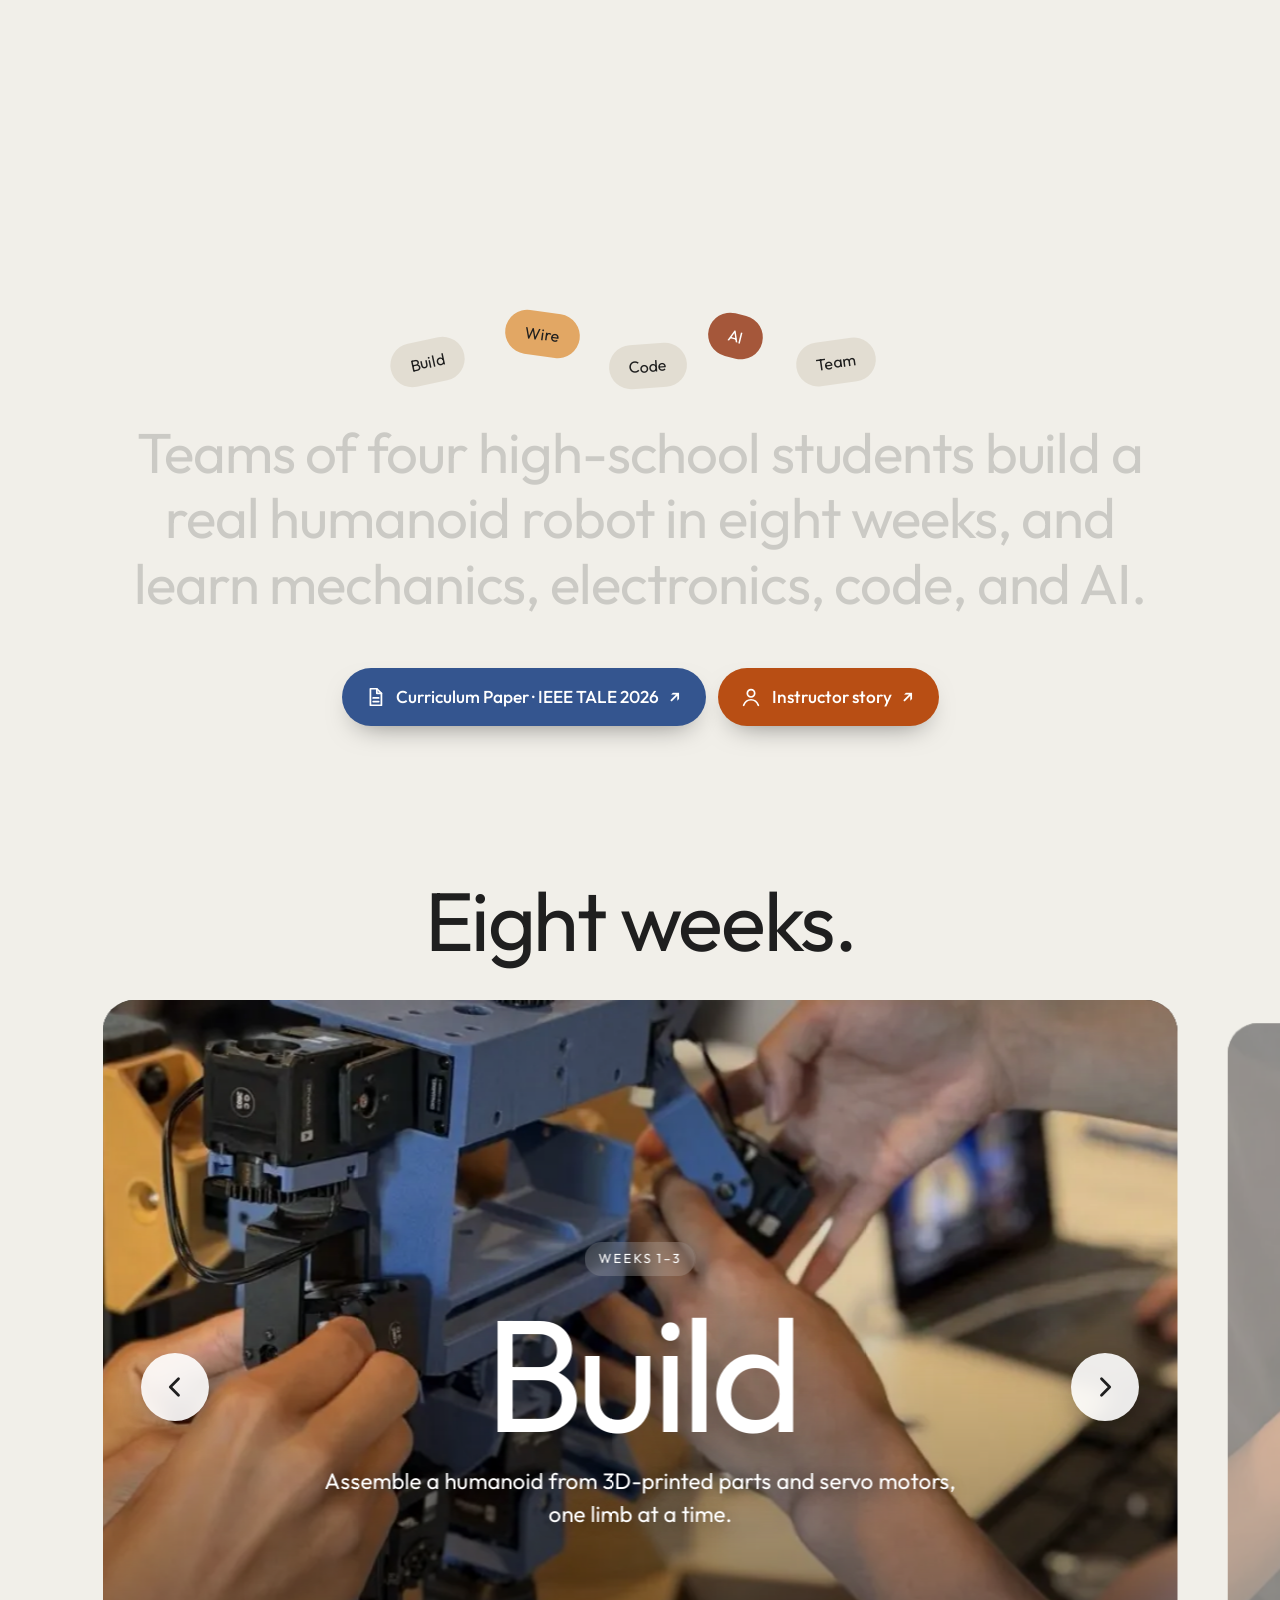
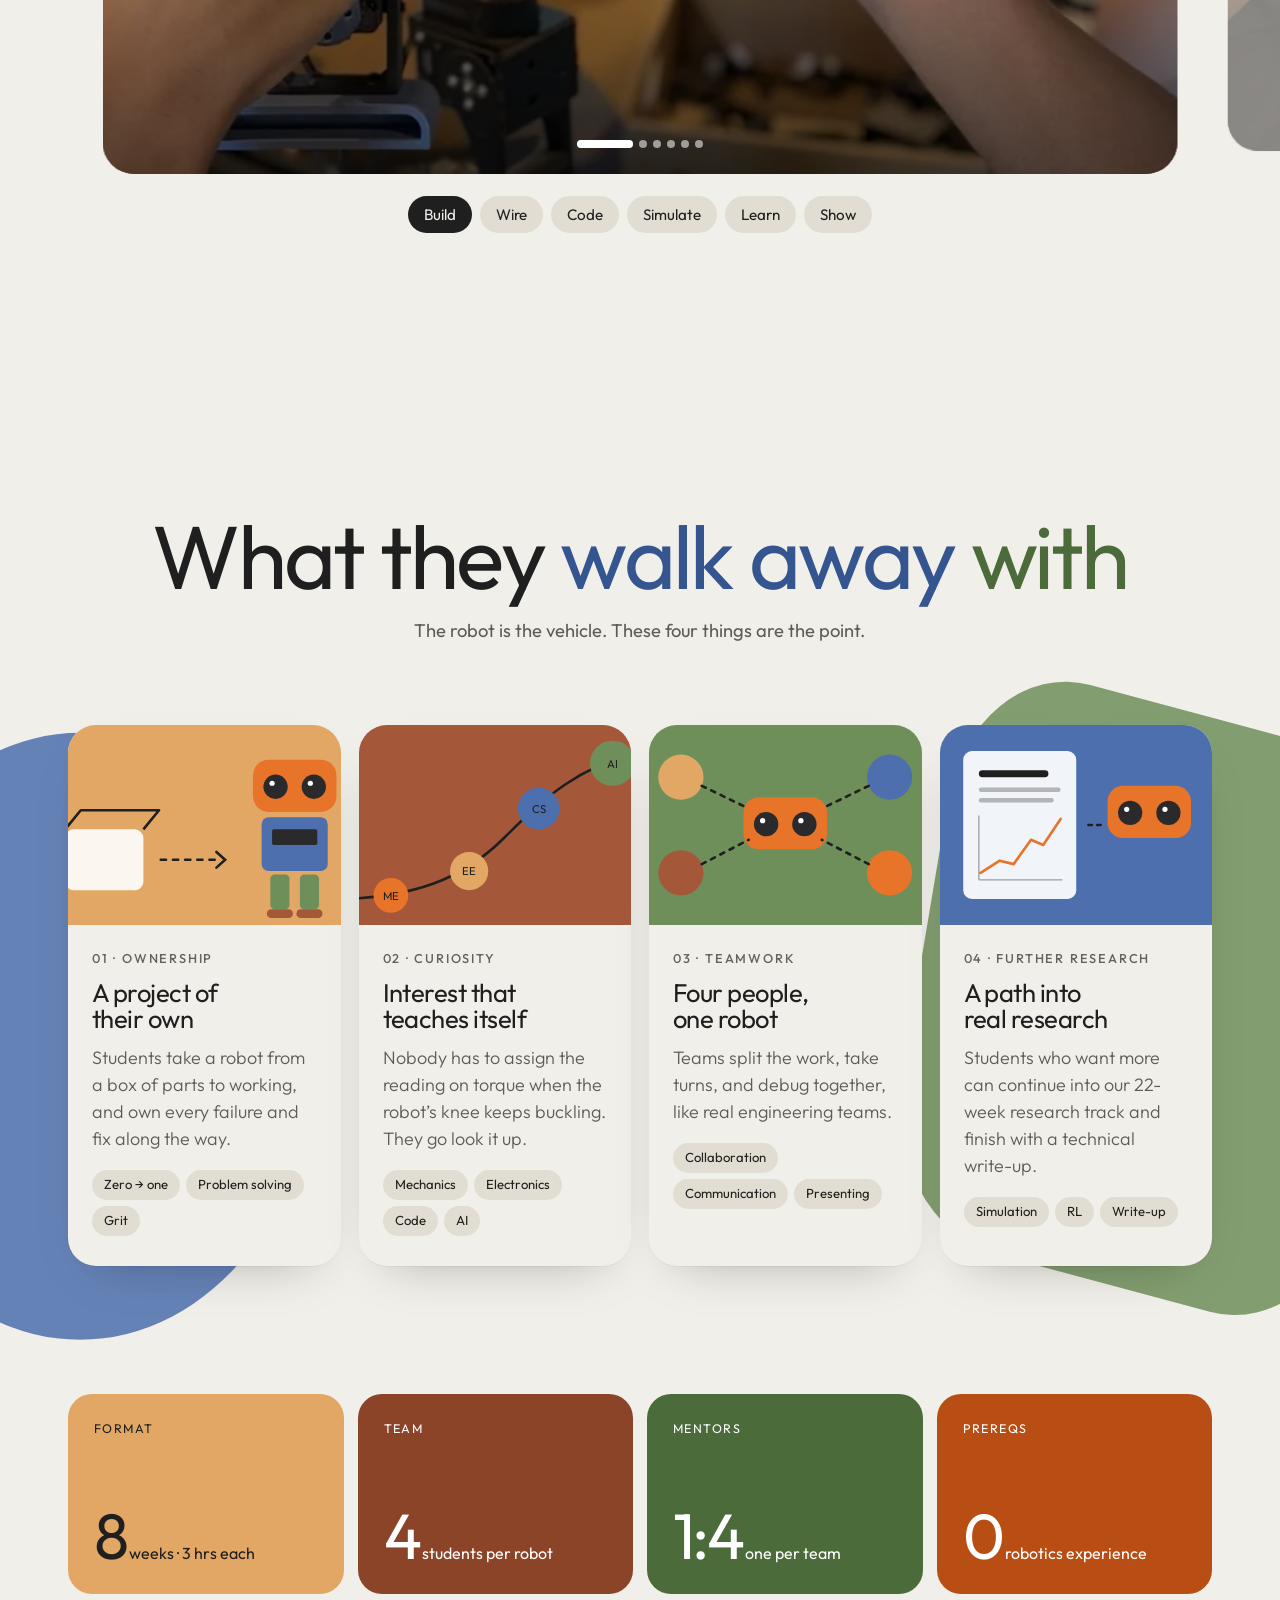
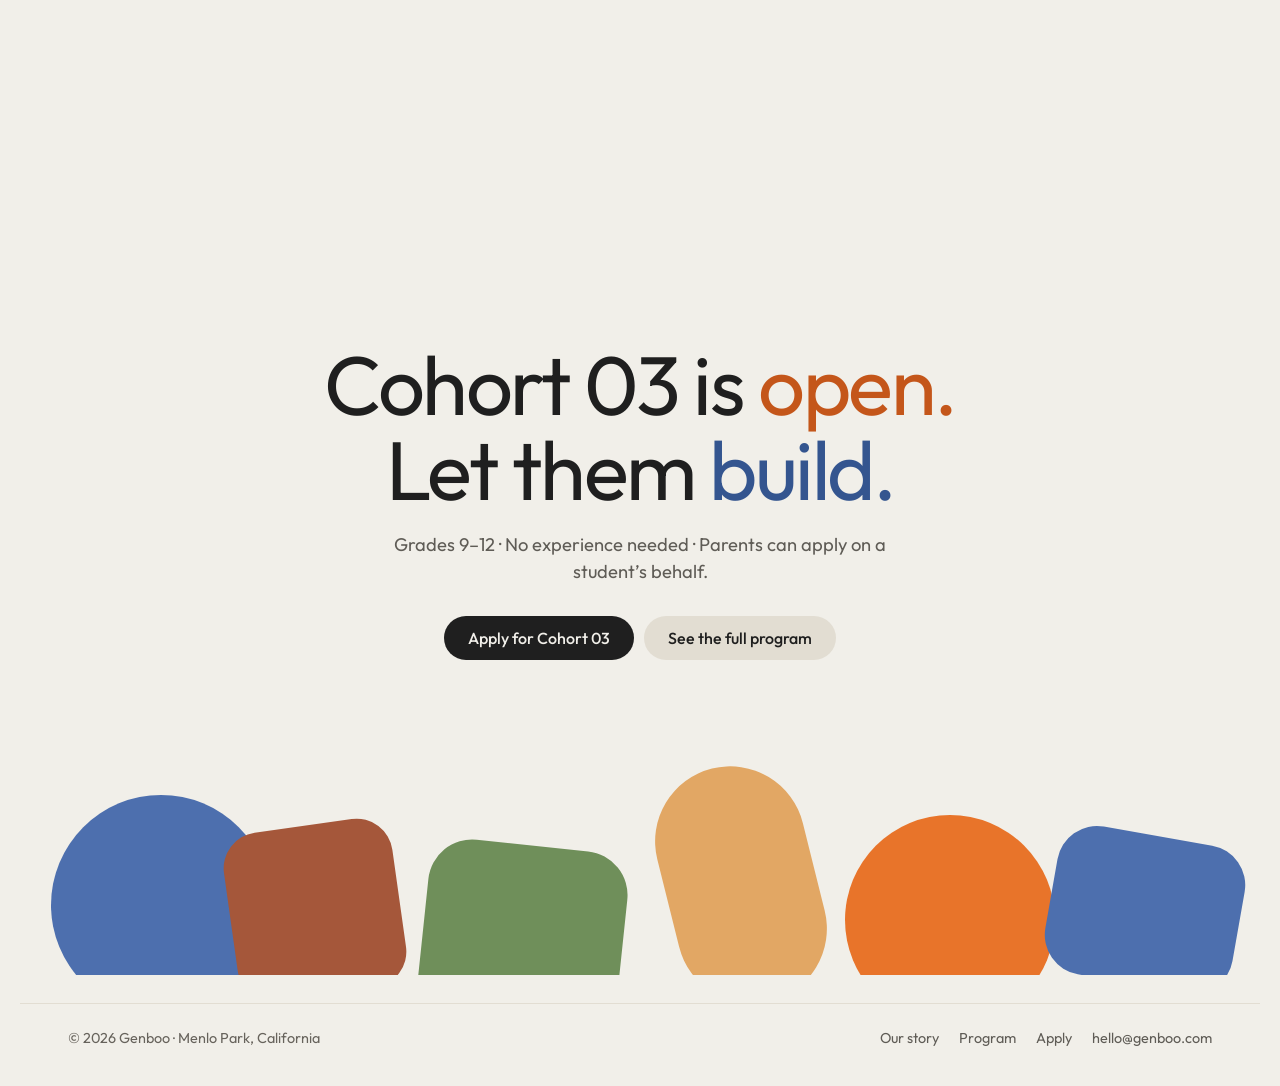
==== commit a300898b: "Launch the v3 redesign: new home, story, program and apply pages Home is the designer's v3 concept w" ====
--- a/index.html
+++ b/index.html
@@ -1,6 +1,8 @@
-<!DOCTYPE html>
+<!doctype html>
 <html lang="en">
 <head>
+<meta charset="utf-8">
+<meta name="viewport" content="width=device-width, initial-scale=1">
   <!-- Google tag (gtag.js) -->
   <script async src="https://www.googletagmanager.com/gtag/js?id=G-RZVF6K9DJ5"></script>
   <script>
@@ -9,32 +11,23 @@
     gtag('js', new Date());
     gtag('config', 'G-RZVF6K9DJ5');
   </script>
-
-  <meta charset="UTF-8" />
-  <meta name="viewport" content="width=device-width, initial-scale=1" />
-  <title>Humanoid Cohort 03 — Build a Real Humanoid Robot | Genboo</title>
-  <meta name="description" content="An 8-week hands-on humanoid robotics program for high-school students: teams of four build, wire, calibrate, and program a real ToddlerBot humanoid, with a first look at simulation and reinforcement learning." />
-  <link rel="canonical" href="https://humanoid.genboo.com/" />
-  <meta name="theme-color" content="#fdfaf8" />
-
-  <!-- Open Graph / Facebook / iMessage / Slack -->
-  <meta property="og:type" content="website" />
-  <meta property="og:site_name" content="Genboo · Humanoid Cohort" />
-  <meta property="og:url" content="https://humanoid.genboo.com/" />
-  <meta property="og:title" content="Build a Real Humanoid Robot. Learn to Make It Move." />
-  <meta property="og:description" content="Teams of four high-school students build and program a real ToddlerBot humanoid in 8 weekly sessions. Applications open for Cohort 03." />
-  <meta property="og:image" content="https://humanoid.genboo.com/og-image.jpg" />
-  <meta property="og:image:alt" content="Three ToddlerBot humanoid robots built in the Genboo lab, standing side by side" />
-  <meta property="og:image:width" content="1200" />
-  <meta property="og:image:height" content="630" />
-
-  <!-- Twitter / X -->
-  <meta name="twitter:card" content="summary_large_image" />
-  <meta name="twitter:title" content="Build a Real Humanoid Robot. Learn to Make It Move." />
-  <meta name="twitter:description" content="Teams of four high-school students build and program a real ToddlerBot humanoid in 8 weekly sessions. Applications open for Cohort 03." />
-  <meta name="twitter:image" content="https://humanoid.genboo.com/og-image.jpg" />
-  <meta name="twitter:image:alt" content="Three ToddlerBot humanoid robots built in the Genboo lab, standing side by side" />
-
+<meta name="theme-color" content="#f1efe9">
+<link rel="canonical" href="https://humanoid.genboo.com/">
+<link rel="icon" type="image/svg+xml" href="favicon.svg">
+<link rel="apple-touch-icon" href="favicon.svg">
+<meta property="og:type" content="website">
+<meta property="og:site_name" content="Genboo · Humanoid Cohort">
+<meta property="og:url" content="https://humanoid.genboo.com/">
+<meta property="og:title" content="Let’s build a humanoid robot from scratch.">
+<meta property="og:description" content="An 8-week, hands-on program in Menlo Park: teams of four high-school students build a real humanoid robot from scratch and learn mechanics, electronics, code, and AI.">
+<meta property="og:image" content="https://humanoid.genboo.com/og-image.jpg">
+<meta property="og:image:alt" content="Three ToddlerBot humanoid robots built in the Genboo lab, standing side by side">
+<meta property="og:image:width" content="1200">
+<meta property="og:image:height" content="630">
+<meta name="twitter:card" content="summary_large_image">
+<meta name="twitter:title" content="Let’s build a humanoid robot from scratch.">
+<meta name="twitter:description" content="An 8-week, hands-on program in Menlo Park: teams of four high-school students build a real humanoid robot from scratch and learn mechanics, electronics, code, and AI.">
+<meta name="twitter:image" content="https://humanoid.genboo.com/og-image.jpg">
   <!-- Structured data: course offering -->
   <script type="application/ld+json">
   {
@@ -55,383 +48,690 @@
     }
   }
   </script>
-
-  <link rel="icon" type="image/svg+xml" href="favicon.svg" />
-  <link rel="apple-touch-icon" href="favicon.svg" />
-
-  <link rel="preconnect" href="https://fonts.googleapis.com" />
-  <link rel="preconnect" href="https://fonts.gstatic.com" crossorigin />
-  <!-- Fonts load without blocking first paint; system fonts render until they arrive -->
-  <link rel="preload" as="style" href="https://fonts.googleapis.com/css2?family=Inter:wght@400;500;600&family=Newsreader:ital,opsz,wght@0,6..72,300;0,6..72,400;1,6..72,300;1,6..72,400&display=swap" />
-  <link rel="stylesheet" href="https://fonts.googleapis.com/css2?family=Inter:wght@400;500;600&family=Newsreader:ital,opsz,wght@0,6..72,300;0,6..72,400;1,6..72,300;1,6..72,400&display=swap" media="print" onload="this.media='all'" />
-  <noscript><link rel="stylesheet" href="https://fonts.googleapis.com/css2?family=Inter:wght@400;500;600&family=Newsreader:ital,opsz,wght@0,6..72,300;0,6..72,400;1,6..72,300;1,6..72,400&display=swap" /></noscript>
-
-  <link rel="preload" as="image" type="image/webp"
-    imagesrcset="assets/img/robots-three-800.webp 800w, assets/img/robots-three-1400.webp 1400w, assets/img/robots-three-2000.webp 2000w"
-    imagesizes="(min-width: 1180px) 50vw, 92vw" fetchpriority="high" />
-
-  <link rel="stylesheet" href="styles.css?v=202610112249" />
+<title>Build a Humanoid Robot from Scratch | Genboo Humanoid Cohort 03</title>
+<meta name="description" content="An 8-week, hands-on program in Menlo Park: teams of four high-school students build a real humanoid robot from scratch and learn mechanics, electronics, code, and AI.">
+<link rel="preconnect" href="https://fonts.googleapis.com">
+<link rel="preconnect" href="https://fonts.gstatic.com" crossorigin>
+<link href="https://fonts.googleapis.com/css2?family=Outfit:wght@300;400;500;600&display=swap" rel="stylesheet">
+<style>
+:root {
+  --bg: #f1efe9;
+  --bg-2: #e7e3da;
+  --ink: #1f1f1f;
+  --ink-2: #5f5c56;
+  --ink-3: #67635c;
+  --pill: #e2ddd2;
+  /* Taken from the student-built ToddlerBots: orange heads, slate-blue bodies,
+     sage-green leg brackets, rust feet, charcoal servos, a tan nameplate. */
+  --amber: #e2a764;
+  --blue: #4d6fae;
+  --rust: #a5573a;
+  --green: #6f8f5a;
+  --orange: #e8742a;
+  --charcoal: #2a2a2d;
+  --blue-ink: #34558f;
+  --green-ink: #4c6b3b;
+  --rust-ink: #8c4429;
+  --orange-ink: #c4561a;
+  --font: "Outfit", "Google Sans", ui-sans-serif, system-ui, -apple-system, sans-serif;
+}
+@media (prefers-color-scheme: dark) {
+  :root:not([data-theme="light"]) {
+    --bg: #161614; --bg-2: #22211e; --ink: #f1efe9; --ink-2: #b9b5ac; --ink-3: #97938a; --pill: #2c2b27;
+    --blue-ink: #93b0e6; --green-ink: #a6c38f; --rust-ink: #e09a7c; --orange-ink: #f5a26a;
+  }
+}
+:root[data-theme="dark"] {
+  --bg: #161614; --bg-2: #22211e; --ink: #f1efe9; --ink-2: #b9b5ac; --ink-3: #97938a; --pill: #2c2b27;
+  --blue-ink: #93b0e6; --green-ink: #a6c38f; --rust-ink: #e09a7c; --orange-ink: #f5a26a;
+}
+
+*, *::before, *::after { box-sizing: border-box; }
+html { -webkit-text-size-adjust: 100%; }
+body { margin: 0; background: var(--bg); color: var(--ink); font-family: var(--font); font-size: 18px; line-height: 1.5; -webkit-font-smoothing: antialiased; overflow-x: hidden; }
+img, video { display: block; max-width: 100%; }
+a { color: inherit; }
+:focus-visible { outline: 2px solid var(--blue-ink); outline-offset: 3px; border-radius: 6px; }
+h1, h2, h3 { font-weight: 400; letter-spacing: -0.03em; line-height: 1.02; margin: 0; text-wrap: balance; }
+p { margin: 0; text-wrap: pretty; }
+.wrap { max-width: 1240px; margin: 0 auto; padding: 0 clamp(16px, 4vw, 48px); }
+
+/* ---------- nav ---------- */
+.nav { position: fixed; top: 0; left: 0; right: 0; z-index: 50; height: 68px; display: flex; align-items: center; justify-content: space-between; padding: 0 clamp(16px, 3vw, 32px); transition: background .3s, color .3s; }
+.nav.solid { background: color-mix(in srgb, var(--bg) 88%, transparent); backdrop-filter: blur(12px); -webkit-backdrop-filter: blur(12px); }
+.logo { display: flex; align-items: center; gap: 10px; text-decoration: none; font-weight: 500; font-size: 1.15rem; letter-spacing: -0.01em; }
+.logo svg { width: 26px; height: 26px; }
+.nav-links { display: flex; align-items: center; gap: 6px; }
+.nav-links a { text-decoration: none; font-size: .95rem; padding: 8px 14px; border-radius: 999px; }
+.nav-links a:not(.pill-btn):hover { background: var(--pill); }
+@media (max-width: 720px) { .nav-links a:not(.pill-btn) { display: none; } }
+
+.pill-btn { display: inline-flex; align-items: center; gap: 8px; text-decoration: none; font: 500 1rem/1 var(--font); padding: 14px 24px; border-radius: 999px; border: 0; cursor: pointer; transition: transform .2s, background .2s; }
+.pill-btn:hover { transform: translateY(-2px); }
+.pill-dark { background: var(--ink); color: var(--bg); }
+.pill-soft { background: var(--pill); color: var(--ink); }
+.pill-white { background: #fff; color: #1f1f1f; }
+.nav .pill-btn { padding: 10px 18px; font-size: .92rem; }
+
+/* ---------- HERO: parts assemble into a robot ---------- */
+.hero { height: 190vh; position: relative; }
+.stage { position: sticky; top: 0; height: 100vh; overflow: hidden; }
+.part { position: absolute; left: 50%; top: 50%; will-change: transform; }
+.part > i { display: block; width: 100%; height: 100%; transform: scale(0); transition: transform .9s cubic-bezier(.3,1.4,.5,1); }
+.loaded .part > i { transform: scale(1); }
+.part svg { display: block; overflow: visible; filter: drop-shadow(0 6px 10px rgba(40, 30, 20, .12)); }
+/* Once assembled, the camera "irises" glow on and off, like the robot is looking around. */
+.alive .iris { animation: iris 3.2s ease-in-out infinite; }
+@keyframes iris { 0%, 100% { fill: #26324a; } 50% { fill: #5d86c9; } }
+
+.hero-copy { position: absolute; inset: 0; display: flex; flex-direction: column; align-items: center; justify-content: center; text-align: center; padding: 80px 20px 40px; pointer-events: none; z-index: 2; }
+.hero-copy > * { pointer-events: auto; }
+.tag { display: inline-flex; align-items: center; gap: 8px; background: var(--bg); border: 1px solid var(--pill); border-radius: 999px; padding: 7px 14px; font-size: .9rem; }
+.tag b { width: 8px; height: 8px; border-radius: 50%; background: var(--green); box-shadow: 0 0 0 3px color-mix(in srgb, var(--green) 35%, transparent); }
+.hero h1 { font-size: clamp(2.8rem, 7vw, 6.4rem); margin: 24px 0 22px; max-width: 12em; }
+.hero h1 .grad { background: linear-gradient(90deg, var(--orange-ink), var(--rust-ink) 55%, var(--blue-ink)); -webkit-background-clip: text; background-clip: text; color: transparent; }
+.hero .lede { font-size: clamp(1.1rem, 1.8vw, 1.45rem); color: var(--ink-2); max-width: 30em; font-weight: 300; }
+.hero .lede strong { color: var(--ink); font-weight: 500; }
+.hero .ctas { display: flex; gap: 10px; margin-top: 32px; flex-wrap: wrap; justify-content: center; }
+.scroll-hint { position: absolute; bottom: 26px; left: 50%; transform: translateX(-50%); font-size: .82rem; color: var(--ink-3); display: flex; flex-direction: column; align-items: center; gap: 8px; z-index: 2; }
+.scroll-hint i { width: 22px; height: 34px; border: 1.5px solid var(--ink-3); border-radius: 12px; position: relative; }
+.scroll-hint i::after { content: ""; position: absolute; left: 50%; top: 7px; width: 3px; height: 7px; margin-left: -1.5px; border-radius: 2px; background: var(--ink-3); animation: wheel 1.6s infinite; }
+@keyframes wheel { to { transform: translateY(10px); opacity: 0; } }
+
+.hero-mid { position: absolute; left: 50%; top: 50%; z-index: 2; opacity: 0; font-size: clamp(2rem, 5vw, 4.2rem); letter-spacing: -0.03em; white-space: nowrap; background: color-mix(in srgb, var(--bg) 80%, transparent); padding: 6px 22px; border-radius: 999px; }
+@media (max-width: 520px) { .hero-mid { white-space: normal; text-align: center; width: 86vw; border-radius: 28px; } }
+.hero-after { position: absolute; left: 0; right: 0; bottom: 5vh; text-align: center; z-index: 2; opacity: 0; padding: 0 20px; }
+.hero-after h2 { font-size: clamp(1.8rem, 4vw, 3.2rem); }
+.hero-after p { color: var(--ink-2); margin-top: 8px; font-size: clamp(1rem, 1.4vw, 1.2rem); }
+.labels { position: absolute; inset: 0; pointer-events: none; z-index: 1; }
+.labels span { position: absolute; left: 50%; top: 50%; font-size: .85rem; background: var(--bg); border: 1px solid var(--pill); padding: 6px 12px; border-radius: 999px; white-space: nowrap; opacity: 0; transition: opacity .4s; }
+.labels.on span { opacity: 1; }
+@media (max-width: 720px) { .labels { display: none; } }
+
+/* ---------- WHAT IS IT: scroll-lit statement ---------- */
+.what { padding: clamp(100px, 16vw, 200px) 0 clamp(80px, 12vw, 160px); position: relative; }
+.chips { position: relative; height: 80px; max-width: 520px; margin: 0 auto 30px; }
+.chips span { position: absolute; background: var(--pill); padding: 10px 20px; border-radius: 999px; font-size: 1rem; }
+.kicker { text-align: center; font-size: .78rem; letter-spacing: .14em; text-transform: uppercase; color: var(--ink-2); margin-bottom: 22px; font-weight: 500; }
+.statement { font-size: clamp(1.9rem, 4.4vw, 3.6rem); line-height: 1.16; letter-spacing: -0.02em; text-align: center; max-width: 1080px; margin: 0 auto; font-weight: 400; }
+.statement .w { color: color-mix(in srgb, var(--ink) 18%, var(--bg)); transition: color .25s; }
+.statement .w.lit { color: var(--ink); }
+.statement .k1.lit { color: var(--blue-ink); }
+.statement .k2.lit { color: var(--green-ink); }
+.statement .k3.lit { color: var(--rust-ink); }
+.statement .k4.lit { color: var(--orange-ink); }
+.cites { display: flex; justify-content: center; flex-wrap: wrap; gap: 12px; margin-top: clamp(32px, 4.5vw, 52px); }
+.cite { display: inline-flex; align-items: center; gap: 10px; padding: 16px 26px 16px 22px; border-radius: 999px; color: #fff; font-size: 1.08rem; font-weight: 500; text-decoration: none; box-shadow: 0 12px 28px -14px rgba(0,0,0,.5); transition: transform .2s, box-shadow .2s, filter .2s; }
+.cite svg { width: 22px; height: 22px; fill: none; stroke: currentColor; stroke-width: 1.9; stroke-linecap: round; stroke-linejoin: round; flex: none; }
+.cite span { transition: transform .2s; }
+.cite:hover { transform: translateY(-3px); box-shadow: 0 18px 34px -14px rgba(0,0,0,.55); filter: brightness(1.08); }
+.cite:hover span { transform: translate(2px, -2px); }
+.cite-paper { background: #34558f; }
+.cite-story { background: #b84e14; }
+.blob { position: absolute; z-index: -1; pointer-events: none; }
+
+/* ---------- WHAT THEY DO: full-bleed carousel ---------- */
+.do-head { text-align: center; margin-bottom: 36px; }
+.do-head h2 { font-size: clamp(2.6rem, 6.5vw, 5.6rem); }
+.do-head p { color: var(--ink-2); margin-top: 14px; font-size: 1.15rem; }
+.carousel { position: relative; height: min(86vh, 820px); min-height: 520px; overflow: hidden; color: #fff; touch-action: pan-y; }
+.track { display: flex; gap: clamp(10px, 1.4vw, 18px); height: 100%; transition: transform .8s cubic-bezier(.3,.8,.2,1); will-change: transform; }
+.slide { position: relative; flex: 0 0 min(84%, 1240px); height: 100%; border-radius: 32px; overflow: hidden; background: #111; opacity: .45; transform: scale(.94); transition: opacity .8s ease, transform .8s cubic-bezier(.3,.8,.2,1); cursor: pointer; }
+.slide.on { opacity: 1; transform: none; cursor: default; }
+.slide .cap { transition: opacity .5s ease; }
+.slide:not(.on) .cap { opacity: 0; }
+@media (max-width: 720px) { .slide { flex-basis: 86%; border-radius: 24px; } }
+.slide img, .slide video { width: 100%; height: 100%; object-fit: cover; transform: scale(1.06); transition: transform 6s ease-out; }
+.slide.on img, .slide.on video { transform: scale(1); }
+.slide::after { content: ""; position: absolute; inset: 0; background: linear-gradient(180deg, rgba(0,0,0,.15) 0%, rgba(0,0,0,.05) 35%, rgba(0,0,0,.6) 100%); }
+.slide .cap { position: absolute; inset: 0; z-index: 2; display: flex; flex-direction: column; align-items: center; justify-content: center; text-align: center; padding: 20px; }
+.slide .wk { font-size: .82rem; letter-spacing: .14em; text-transform: uppercase; background: rgba(255,255,255,.18); backdrop-filter: blur(8px); -webkit-backdrop-filter: blur(8px); padding: 7px 14px; border-radius: 999px; }
+.slide h3 { font-size: clamp(4rem, 13vw, 10rem); letter-spacing: -0.045em; margin: 16px 0 10px; text-shadow: 0 4px 40px rgba(0,0,0,.25); }
+.slide p { font-size: clamp(1.05rem, 1.8vw, 1.4rem); max-width: 30em; text-shadow: 0 2px 16px rgba(0,0,0,.4); }
+.car-ui { position: absolute; left: 0; right: 0; bottom: 26px; pointer-events: none; z-index: 3; display: flex; align-items: center; justify-content: center; gap: 14px; }
+.car-ui > * { pointer-events: auto; }
+.car-btn { width: 44px; height: 44px; border-radius: 50%; border: 1.5px solid rgba(255,255,255,.6); background: rgba(0,0,0,.15); color: #fff; cursor: pointer; display: grid; place-items: center; font-size: 1.1rem; }
+.car-btn:hover { background: rgba(255,255,255,.2); }
+.car-side { position: absolute; top: 50%; z-index: 4; width: 68px; height: 68px; margin-top: -34px; border-radius: 50%; border: 0; background: rgba(255,255,255,.9); color: #1f1f1f; display: grid; place-items: center; cursor: pointer; box-shadow: 0 10px 30px -8px rgba(0,0,0,.45); backdrop-filter: blur(8px); -webkit-backdrop-filter: blur(8px); transition: transform .2s, background .2s; }
+.car-side svg { width: 28px; height: 28px; fill: none; stroke: currentColor; stroke-width: 2.4; stroke-linecap: round; stroke-linejoin: round; }
+.car-side:hover { background: #fff; transform: scale(1.08); }
+.car-side:active { transform: scale(.96); }
+#prev { left: calc(8% + clamp(16px, 3vw, 44px)); }
+#next { right: calc(8% + clamp(16px, 3vw, 44px)); }
+@media (max-width: 720px) {
+  .car-side { width: 48px; height: 48px; top: auto; bottom: 10px; margin-top: 0; }
+  .car-side svg { width: 22px; height: 22px; }
+  #prev { left: calc(7% + 10px); } #next { right: calc(7% + 10px); }
+}
+.dots { display: flex; gap: 6px; align-items: center; }
+.dots button { width: 8px; height: 8px; border-radius: 99px; border: 0; padding: 0; background: rgba(255,255,255,.55); cursor: pointer; transition: width .3s; position: relative; overflow: hidden; }
+.dots button.on { width: 56px; background: rgba(255,255,255,.35); }
+.dots button.on::after { content: ""; position: absolute; inset: 0; background: #fff; transform-origin: left; animation: fill var(--dur, 5.5s) linear forwards; }
+.carousel.paused .dots button.on::after { animation-play-state: paused; }
+@keyframes fill { from { transform: scaleX(0); } to { transform: scaleX(1); } }
+.steps-row { display: flex; justify-content: center; gap: 8px; flex-wrap: wrap; margin-top: 22px; }
+.steps-row button { font: 400 .95rem var(--font); background: var(--pill); color: var(--ink); border: 0; padding: 9px 16px; border-radius: 999px; cursor: pointer; transition: background .2s, color .2s; }
+.steps-row button.on { background: var(--ink); color: var(--bg); }
+
+/* ---------- WHAT THEY GAIN ---------- */
+.gain { padding: clamp(110px, 16vw, 200px) 0 clamp(80px, 10vw, 140px); position: relative; overflow: hidden; }
+.gain-bg { position: absolute; left: 50%; top: 32%; width: min(1400px, 140vw); height: 70%; transform: translateX(-50%); z-index: 0; pointer-events: none; }
+.gain .wrap { position: relative; z-index: 1; }
+.gain h2 { text-align: center; font-size: clamp(2.8rem, 7vw, 6rem); }
+.gain h2 .c1 { color: var(--blue-ink); } .gain h2 .c2 { color: var(--green-ink); }
+.gain .sub { text-align: center; color: var(--ink-2); margin: 16px auto 0; max-width: 32em; font-size: 1.15rem; }
+.cards { display: grid; grid-template-columns: repeat(4, 1fr); gap: 18px; margin-top: clamp(48px, 7vw, 80px); }
+.card { background: var(--bg); border-radius: 28px; overflow: hidden; box-shadow: 0 1px 0 rgba(0,0,0,.04), 0 20px 50px -30px rgba(0,0,0,.35); display: flex; flex-direction: column; transition: transform .35s cubic-bezier(.3,1.3,.5,1); }
+.card:hover { transform: translateY(-8px) rotate(-.4deg); }
+.card .art { height: 200px; position: relative; overflow: hidden; }
+.card .art svg { position: absolute; inset: 0; width: 100%; height: 100%; }
+.card .body { padding: 24px 24px 30px; display: grid; gap: 12px; }
+.card .n { font-size: .8rem; letter-spacing: .14em; text-transform: uppercase; color: var(--ink-3); font-weight: 500; }
+.card h3 { font-size: clamp(1.5rem, 2vw, 1.85rem); letter-spacing: -0.02em; }
+.card p { color: var(--ink-2); font-weight: 300; }
+.card .meta { margin-top: 6px; display: flex; flex-wrap: wrap; gap: 6px; }
+.card .meta span { background: var(--pill); border-radius: 999px; padding: 5px 12px; font-size: .82rem; }
+@media (max-width: 1100px) { .cards { grid-template-columns: 1fr 1fr; max-width: 860px; margin-left: auto; margin-right: auto; } }
+@media (max-width: 640px) { .cards { grid-template-columns: 1fr; max-width: 520px; } }
+
+/* ---------- PROOF ---------- */
+.proof { padding: 0 0 clamp(80px, 12vw, 160px); }
+.proof-grid { display: grid; grid-template-columns: repeat(4, 1fr); gap: 14px; }
+.p-tile { border-radius: 24px; padding: 26px; min-height: 200px; display: flex; flex-direction: column; justify-content: space-between; text-decoration: none; color: #1f1f1f; transition: transform .3s; }
+a.p-tile:hover { transform: translateY(-4px); }
+.p-tile b { font-size: clamp(2.8rem, 5vw, 4.2rem); font-weight: 400; letter-spacing: -0.04em; line-height: 1; }
+.p-tile span { font-size: 1rem; }
+.p-tile small { font-size: .78rem; letter-spacing: .12em; text-transform: uppercase; }
+.p-tile strong { font-weight: 400; font-size: 1.35rem; line-height: 1.2; letter-spacing: -0.01em; }
+.p-wide { grid-column: span 2; }
+@media (max-width: 900px) { .proof-grid { grid-template-columns: 1fr 1fr; } }
+@media (max-width: 520px) { .p-wide { grid-column: span 2; } .p-tile { min-height: 160px; padding: 20px; } }
+
+/* ---------- FINAL CTA: shapes pile up ---------- */
+.final { position: relative; min-height: 92vh; display: flex; align-items: center; justify-content: center; text-align: center; overflow: hidden; padding: 120px 20px 240px; }
+.final h2 { font-size: clamp(2.6rem, 6.5vw, 5.4rem); position: relative; z-index: 2; }
+.final h2 .c1 { color: var(--orange-ink); } .final h2 .c2 { color: var(--blue-ink); }
+.final p { position: relative; z-index: 2; color: var(--ink-2); margin: 18px auto 0; max-width: 30em; font-size: 1.15rem; }
+.final .ctas { position: relative; z-index: 2; display: flex; gap: 10px; justify-content: center; flex-wrap: wrap; margin-top: 30px; }
+.pile { position: absolute; inset: 0; pointer-events: none; z-index: 1; }
+.pile i { position: absolute; display: block; transform: translateY(-120vh) rotate(var(--r0)); transition: transform 1.2s cubic-bezier(.25,1.25,.45,1); transition-delay: var(--d); }
+.final.in .pile i { transform: translateY(0) rotate(var(--r)); }
+
+.foot { padding: 28px 0 36px; color: var(--ink-3); font-size: .9rem; }
+.foot .wrap { display: flex; justify-content: space-between; flex-wrap: wrap; gap: 14px; border-top: 1px solid var(--pill); padding-top: 24px; }
+.foot nav { display: flex; gap: 20px; flex-wrap: wrap; }
+.foot a { text-decoration: none; color: var(--ink-2); }
+.foot a:hover { color: var(--ink); }
+
+.rise { opacity: 0; transform: translateY(24px); transition: opacity .8s ease, transform .8s cubic-bezier(.2,.8,.2,1); }
+.rise.in { opacity: 1; transform: none; }
+
+/* phone menu */
+.menu-toggle { display: none; position: relative; width: 44px; height: 44px; margin-left: 6px; border-radius: 50%; border: 0; background: var(--pill); color: var(--ink); cursor: pointer; flex: none; }
+.menu-toggle span { position: absolute; left: 13px; right: 13px; height: 2px; border-radius: 2px; background: currentColor; transition: transform .25s; }
+.menu-toggle span:first-child { top: 17px; } .menu-toggle span:last-child { top: 25px; }
+.menu-toggle[aria-expanded="true"] span:first-child { transform: translateY(4px) rotate(45deg); }
+.menu-toggle[aria-expanded="true"] span:last-child { transform: translateY(-4px) rotate(-45deg); }
+.mmenu { position: fixed; top: 72px; left: 12px; right: 12px; z-index: 60; display: grid; gap: 2px; padding: 10px; border-radius: 24px; background: var(--bg); box-shadow: 0 24px 60px -20px rgba(0,0,0,.45); }
+.mmenu[hidden] { display: none; }
+.mmenu a { padding: 14px 16px; border-radius: 14px; text-decoration: none; font-size: 1.1rem; color: var(--ink); }
+.mmenu a:hover { background: var(--pill); }
+.mmenu .mm-apply { margin-top: 6px; text-align: center; background: var(--ink); color: var(--bg); }
+@media (max-width: 720px) { .menu-toggle { display: inline-block; } }
+
+@media (prefers-reduced-motion: reduce) {
+  .part > i, .rise, .pile i, .track, .slide, .slide img, .slide video { transition: none !important; }
+  .rise { opacity: 1; transform: none; }
+  .alive .iris, .scroll-hint i::after, .dots button.on::after { animation: none; }
+}
+</style>
 </head>
-
-<body class="no-js">
-  <script>document.body.classList.remove('no-js');</script>
-
-  <!-- Inline icon sprite (replaces the Lucide CDN) -->
-  <svg width="0" height="0" style="position:absolute" aria-hidden="true" focusable="false">
-    <symbol id="i-arrow" viewBox="0 0 24 24"><path d="M5 12h14M13 6l6 6-6 6"/></symbol>
-    <symbol id="i-arrow-ur" viewBox="0 0 24 24"><path d="M7 17 17 7M8 7h9v9"/></symbol>
-    <symbol id="i-check" viewBox="0 0 24 24"><path d="M20 6 9 17l-5-5"/></symbol>
-    <symbol id="i-x" viewBox="0 0 24 24"><path d="M18 6 6 18M6 6l12 12"/></symbol>
-    <symbol id="i-menu" viewBox="0 0 24 24"><path d="M4 7h16M4 12h16M4 17h16"/></symbol>
-    <symbol id="i-chev" viewBox="0 0 24 24"><path d="m6 9 6 6 6-6"/></symbol>
-    <symbol id="i-pause" viewBox="0 0 24 24"><path d="M9 5v14M15 5v14"/></symbol>
-    <symbol id="i-play" viewBox="0 0 24 24"><path d="M7 5l12 7-12 7z"/></symbol>
-    <symbol id="i-file" viewBox="0 0 24 24"><path d="M14 3H7a2 2 0 0 0-2 2v14a2 2 0 0 0 2 2h10a2 2 0 0 0 2-2V8z"/><path d="M14 3v5h5M9 13h6M9 17h6"/></symbol>
-    <symbol id="i-plus" viewBox="0 0 24 24"><path d="M12 5v14M5 12h14"/></symbol>
-  </svg>
-
-  <a class="skip-link" href="#main">Skip to content</a>
-
-  <!-- ================================ HEADER ================================ -->
-  <header class="site-header" id="top">
-    <div class="container header-inner">
-      <a href="./" class="brand">
-        <span class="brand-name">Genboo · <span class="cjk" lang="zh">进步</span></span>
-        <span class="brand-sub">Humanoid Cohort</span>
-      </a>
-      <nav class="nav" aria-label="Primary">
-        <a href="#projects">Student Projects</a>
-        <a href="curriculum.html">Curriculum</a>
-        <a href="research.html">Research</a>
-        <a href="https://online.stanford.edu/learner-stories/sharing-his-passion-robotics-next-generation" target="_blank" rel="noopener noreferrer">Instructor</a>
-      </nav>
-      <a href="#apply" class="btn btn-primary header-cta">Apply to the Program</a>
-      <button class="menu-toggle" type="button" aria-expanded="false" aria-controls="mobile-menu" aria-label="Menu">
-        <svg class="icon icon-open" aria-hidden="true"><use href="#i-menu"/></svg>
-        <svg class="icon icon-close" aria-hidden="true"><use href="#i-x"/></svg>
-      </button>
+<body>
+
+<header class="nav" id="nav">
+  <a class="logo" href="index.html" aria-label="Genboo Humanoid home">
+    <svg viewBox="0 0 26 26" aria-hidden="true"><rect x="1.5" y="5" width="23" height="16" rx="5.5" fill="var(--orange)"/><circle cx="8.5" cy="13" r="4" fill="#2a2a2d"/><circle cx="17.5" cy="13" r="4" fill="#2a2a2d"/><circle cx="7.6" cy="12" r="1" fill="#fff"/><circle cx="16.6" cy="12" r="1" fill="#fff"/></svg>
+    Genboo Humanoid
+  </a>
+  <nav class="nav-links">
+    <a href="#do" aria-current="page">What we build</a>
+    <a href="story.html">Our story</a>
+    <a href="program.html">Program</a>
+    <a href="https://online.stanford.edu/learner-stories/sharing-his-passion-robotics-next-generation" target="_blank" rel="noopener">Instructor ↗</a>
+    <a class="pill-btn pill-dark" href="apply.html">Apply</a>
+    <button class="menu-toggle" type="button" aria-expanded="false" aria-controls="mmenu" aria-label="Open menu"><span></span><span></span></button>
+  </nav>
+  <nav class="mmenu" id="mmenu" aria-label="Menu" hidden><a href="#do">What we build</a><a href="story.html">Our story</a><a href="program.html">Program</a><a href="https://online.stanford.edu/learner-stories/sharing-his-passion-robotics-next-generation" target="_blank" rel="noopener">Instructor ↗</a><a class="mm-apply" href="apply.html">Apply for Cohort 03</a></nav>
+</header>
+
+<main>
+  <!-- HERO -->
+  <section class="hero" id="hero" aria-label="Introduction">
+    <div class="stage" id="stage">
+      <div class="parts" id="parts" aria-hidden="true"></div>
+      <div class="labels" id="labels" aria-hidden="true">
+        <span data-for="head">Stereo cameras · vision</span>
+        <span data-for="torso">Computer · battery · IMU</span>
+        <span data-for="shL">Servo motors · torque</span>
+        <span data-for="shinR">Control · balance</span>
+      </div>
+
+      <div class="hero-copy" id="heroCopy">
+        <span class="tag"><b></b>Cohort 03 · Now accepting applications</span>
+        <h1>Let’s build a <span class="grad">humanoid robot</span> from scratch.</h1>
+        <p class="lede">An 8-week program in Menlo Park. <strong>Four high-schoolers. One humanoid. From a box of parts</strong> to a robot that moves, and every subject it takes on the way.</p>
+        <div class="ctas">
+          <a class="pill-btn pill-dark" href="apply.html">Apply for Cohort 03</a>
+          <a class="pill-btn pill-soft" href="#do">See what we build</a>
+        </div>
+      </div>
+
+      <div class="hero-mid" id="heroMid" aria-hidden="true">It starts as a box of parts…</div>
+      <div class="hero-after" id="heroAfter">
+        <h2>This is what we will build together.</h2>
+        <p>Every part above is a different subject. Together, they make one robot.</p>
+      </div>
+      <div class="scroll-hint" id="hint"><i></i>Scroll to assemble</div>
     </div>
-  </header>
-  <div class="mobile-menu" id="mobile-menu" hidden>
-    <nav aria-label="Mobile">
-      <a href="#projects">Student Projects</a>
-      <a href="curriculum.html">Curriculum</a>
-      <a href="research.html">Research</a>
-      <a href="https://online.stanford.edu/learner-stories/sharing-his-passion-robotics-next-generation" target="_blank" rel="noopener noreferrer">Instructor</a>
-      <a href="#apply" class="btn btn-primary btn-lg">Apply to the Program <svg class="icon icon-arrow" aria-hidden="true"><use href="#i-arrow"/></svg></a>
-    </nav>
+  </section>
+
+  <!-- WHAT IS IT -->
+  <section class="what" id="what">
+    <div class="wrap">
+      <div class="chips rise" aria-hidden="true">
+        <span style="left:2%;top:30px;transform:rotate(-12deg)">Build</span>
+        <span style="left:24%;top:2px;transform:rotate(8deg);background:var(--amber);color:#1f1f1f">Wire</span>
+        <span style="left:44%;top:34px;transform:rotate(-4deg)">Code</span>
+        <span style="left:63%;top:4px;transform:rotate(14deg);background:var(--rust);color:#fff">AI</span>
+        <span style="left:80%;top:30px;transform:rotate(-8deg)">Team</span>
+      </div>
+      <p class="statement" id="statement"><span class="k1">Teams of four high-school students</span> build a <span class="k2">real humanoid robot</span> in eight weeks, and learn <span class="k3">mechanics, electronics, code, and AI</span>.</p>
+      <div class="cites rise"><a class="cite cite-paper" href="https://arxiv.org/abs/2609.25674" target="_blank" rel="noopener"><svg viewBox="0 0 24 24" aria-hidden="true"><path d="M7 3h7l5 5v13H7z"/><path d="M14 3v5h5M10 13h6M10 17h6"/></svg>Curriculum Paper · IEEE TALE 2026 <span aria-hidden="true">↗</span></a><a class="cite cite-story" href="https://online.stanford.edu/learner-stories/sharing-his-passion-robotics-next-generation" target="_blank" rel="noopener"><svg viewBox="0 0 24 24" aria-hidden="true"><circle cx="12" cy="8" r="4"/><path d="M4 21c1.5-4 4.5-6 8-6s6.5 2 8 6"/></svg>Instructor story <span aria-hidden="true">↗</span></a></div>
+    </div>
+  </section>
+
+  <!-- WHAT THEY DO -->
+  <section id="do" style="padding-bottom:clamp(40px,6vw,80px)">
+    <div class="wrap do-head rise">
+      <h2>Eight weeks.</h2>
+    </div>
+    <div class="carousel" id="carousel" aria-roledescription="carousel">
+      <div class="track" id="track">
+      <div class="slide on" data-label="Build">
+        <img src="assets/img/student-assembly-hands-1200.webp" alt="Hands assembling the torso and arm actuators of a humanoid robot">
+        <div class="cap"><span class="wk">Weeks 1–3</span><h3>Build</h3><p>Assemble a humanoid from 3D-printed parts and servo motors, one limb at a time.</p></div>
+      </div>
+      <div class="slide" data-label="Wire">
+        <img src="assets/img/student-soldering-1200.webp" alt="A student soldering wires at an electronics bench" loading="lazy">
+        <div class="cap"><span class="wk">Week 4</span><h3>Wire</h3><p>Power, an onboard computer, sensors. Every connection checked before the first power-on.</p></div>
+      </div>
+      <div class="slide" data-label="Code">
+        <img src="assets/img/students-testing-team-1200.webp" alt="Students running code on a laptop next to two robots" loading="lazy">
+        <div class="cap"><span class="wk">Weeks 5–6</span><h3>Code</h3><p>Calibrate every joint, then write the first program: move joint 3 by 10 degrees, and explain why it doesn’t land exactly there.</p></div>
+      </div>
+      <div class="slide" data-label="Simulate">
+        <img src="assets/img/sim-parallel-training-1880.webp" alt="Dozens of simulated robots training in parallel" loading="lazy">
+        <div class="cap"><span class="wk">Week 7</span><h3>Simulate</h3><p>Rebuild the robot in the MuJoCo physics simulator. Run the same motion in both worlds and compare.</p></div>
+      </div>
+      <div class="slide" data-label="Learn" data-dur="10000">
+        <video src="assets/videos/sim-walk.mp4" poster="assets/img/sim-walk-poster.webp" muted loop playsinline preload="none"></video>
+        <div class="cap"><span class="wk">Week 8</span><h3>Learn</h3><p>A first taste of reinforcement learning: change one reward, and watch the robot behave differently.</p></div>
+      </div>
+      <div class="slide" data-label="Show" data-dur="12000">
+        <video src="assets/videos/walking-trial-small.mp4" poster="assets/img/walking-trial-poster.webp" muted loop playsinline preload="none" aria-label="A student-built humanoid robot walking"></video>
+        <div class="cap"><span class="wk">Showcase</span><h3>Show</h3><p>Demo the robot as a team, and explain what worked, what didn’t, and why.</p></div>
+      </div>
+      </div>
+      <button class="car-side" id="prev" aria-label="Previous step"><svg viewBox="0 0 24 24" aria-hidden="true"><path d="M15 5l-7 7 7 7"/></svg></button>
+      <button class="car-side" id="next" aria-label="Next step"><svg viewBox="0 0 24 24" aria-hidden="true"><path d="M9 5l7 7-7 7"/></svg></button>
+      <div class="car-ui">
+        <div class="dots" id="dots"></div>
+      </div>
+    </div>
+    <div class="steps-row" id="stepsRow"></div>
+  </section>
+
+  <!-- WHAT THEY GAIN -->
+  <section class="gain" id="gain">
+    <svg class="gain-bg" viewBox="0 0 1400 600" preserveAspectRatio="none" aria-hidden="true">
+      <circle cx="140" cy="300" r="240" fill="var(--blue)" opacity=".85"/>
+      <rect x="980" y="40" width="460" height="460" rx="120" fill="var(--green)" opacity=".85" transform="rotate(12 1210 270)"/>
+    </svg>
+    <div class="wrap">
+      <h2 class="rise">What they <span class="c1">walk away</span> <span class="c2">with</span></h2>
+      <p class="sub rise">The robot is the vehicle. These four things are the point.</p>
+      <div class="cards">
+        <article class="card rise">
+          <div class="art" style="background:var(--amber)" aria-hidden="true">
+            <svg viewBox="0 0 400 230" preserveAspectRatio="xMidYMid slice">
+              <rect x="40" y="120" width="90" height="70" rx="10" fill="#fff" opacity=".9"/><path d="M40 120 l18 -22 h90 l-18 22" fill="none" stroke="#1f1f1f" stroke-width="3" stroke-linejoin="round"/>
+              <path d="M150 155 H220" stroke="#1f1f1f" stroke-width="3" stroke-dasharray="6 8" stroke-linecap="round"/><path d="M214 146 l10 9 -10 9" fill="none" stroke="#1f1f1f" stroke-width="3" stroke-linecap="round"/>
+              <rect x="256" y="40" width="96" height="60" rx="18" fill="var(--orange)"/><circle cx="282" cy="71" r="14" fill="#2a2a2d"/><circle cx="326" cy="71" r="14" fill="#2a2a2d"/><circle cx="278" cy="67" r="3" fill="#fff"/><circle cx="322" cy="67" r="3" fill="#fff"/>
+              <rect x="266" y="106" width="76" height="62" rx="8" fill="var(--blue)"/><rect x="278" y="120" width="52" height="18" rx="2" fill="#2a2a2d"/><rect x="276" y="172" width="22" height="40" rx="5" fill="var(--green)"/><rect x="310" y="172" width="22" height="40" rx="5" fill="var(--green)"/><rect x="272" y="212" width="30" height="10" rx="5" fill="var(--rust)"/><rect x="306" y="212" width="30" height="10" rx="5" fill="var(--rust)"/>
+            </svg>
+          </div>
+          <div class="body">
+            <span class="n">01 · Ownership</span>
+            <h3>A project of their own</h3>
+            <p>Students take a robot from a box of parts to working, and own every failure and fix along the way.</p>
+            <div class="meta"><span>Zero → one</span><span>Problem solving</span><span>Grit</span></div>
+          </div>
+        </article>
+        <article class="card rise">
+          <div class="art" style="background:var(--rust)" aria-hidden="true">
+            <svg viewBox="0 0 400 230" preserveAspectRatio="xMidYMid slice">
+              <path d="M30 200 C 120 196, 170 170, 210 130 S 300 40, 380 30" fill="none" stroke="#1f1f1f" stroke-width="3" stroke-linecap="round"/>
+              <circle cx="80" cy="196" r="20" fill="var(--orange)"/><circle cx="170" cy="168" r="22" fill="var(--amber)"/><circle cx="250" cy="96" r="24" fill="var(--blue)"/><circle cx="335" cy="44" r="26" fill="var(--green)"/>
+              <text x="80" y="201" text-anchor="middle" font-family="Outfit, sans-serif" font-size="13" fill="#1f1f1f">ME</text>
+              <text x="170" y="173" text-anchor="middle" font-family="Outfit, sans-serif" font-size="13" fill="#1f1f1f">EE</text>
+              <text x="250" y="101" text-anchor="middle" font-family="Outfit, sans-serif" font-size="13" fill="#1f1f1f">CS</text>
+              <text x="335" y="49" text-anchor="middle" font-family="Outfit, sans-serif" font-size="13" fill="#1f1f1f">AI</text>
+            </svg>
+          </div>
+          <div class="body">
+            <span class="n">02 · Curiosity</span>
+            <h3>Interest that teaches itself</h3>
+            <p>Nobody has to assign the reading on torque when the robot’s knee keeps buckling. They go look it up.</p>
+            <div class="meta"><span>Mechanics</span><span>Electronics</span><span>Code</span><span>AI</span></div>
+          </div>
+        </article>
+        <article class="card rise">
+          <div class="art" style="background:var(--green)" aria-hidden="true">
+            <svg viewBox="0 0 400 230" preserveAspectRatio="xMidYMid slice">
+              <rect x="152" y="83" width="96" height="60" rx="18" fill="var(--orange)"/><circle cx="178" cy="114" r="14" fill="#2a2a2d"/><circle cx="222" cy="114" r="14" fill="#2a2a2d"/><circle cx="174" cy="110" r="3" fill="#fff"/><circle cx="218" cy="110" r="3" fill="#fff"/>
+              <circle cx="80" cy="60" r="26" fill="var(--amber)"/><circle cx="320" cy="60" r="26" fill="var(--blue)"/><circle cx="80" cy="170" r="26" fill="var(--rust)"/><circle cx="320" cy="170" r="26" fill="var(--orange)"/>
+              <path d="M104 70 L158 96 M296 70 L242 96 M104 160 L158 132 M296 160 L242 132" stroke="#1f1f1f" stroke-width="3" stroke-dasharray="5 7" stroke-linecap="round"/>
+            </svg>
+          </div>
+          <div class="body">
+            <span class="n">03 · Teamwork</span>
+            <h3>Four people, one robot</h3>
+            <p>Teams split the work, take turns, and debug together, like real engineering teams.</p>
+            <div class="meta"><span>Collaboration</span><span>Communication</span><span>Presenting</span></div>
+          </div>
+        </article>
+        <article class="card rise">
+          <div class="art" style="background:var(--blue)" aria-hidden="true">
+            <svg viewBox="0 0 400 230" preserveAspectRatio="xMidYMid slice">
+              <rect x="70" y="30" width="130" height="170" rx="10" fill="#fff" opacity=".92"/>
+              <rect x="88" y="52" width="80" height="8" rx="4" fill="#1f1f1f"/>
+              <rect x="88" y="72" width="94" height="5" rx="2.5" fill="#1f1f1f" opacity=".3"/><rect x="88" y="84" width="86" height="5" rx="2.5" fill="#1f1f1f" opacity=".3"/>
+              <path d="M90 170 L112 156 L128 160 L148 132 L162 138 L182 108" fill="none" stroke="var(--orange)" stroke-width="3" stroke-linecap="round" stroke-linejoin="round"/>
+              <path d="M88 178 H184 M88 178 V104" stroke="#1f1f1f" stroke-width="1.5" opacity=".4"/>
+              <rect x="236" y="70" width="96" height="60" rx="18" fill="var(--orange)"/><circle cx="262" cy="101" r="14" fill="#2a2a2d"/><circle cx="306" cy="101" r="14" fill="#2a2a2d"/><circle cx="258" cy="97" r="3" fill="#fff"/><circle cx="302" cy="97" r="3" fill="#fff"/>
+              <path d="M214 115 H230" stroke="#1f1f1f" stroke-width="3" stroke-dasharray="4 6" stroke-linecap="round"/>
+            </svg>
+          </div>
+          <div class="body">
+            <span class="n">04 · Further research</span>
+            <h3>A path into real research</h3>
+            <p>Students who want more can continue into our 22-week research track and finish with a technical write-up.</p>
+            <div class="meta"><span>Simulation</span><span>RL</span><span>Write-up</span></div>
+          </div>
+        </article>
+      </div>
+    </div>
+  </section>
+
+  <!-- PROOF -->
+  <section class="proof">
+    <div class="wrap proof-grid">
+      <div class="p-tile rise" style="background:var(--amber)"><small>Format</small><div><b>8</b><span> weeks · 3 hrs each</span></div></div>
+      <div class="p-tile rise" style="background:#8c4429;color:#fff"><small>Team</small><div><b>4</b><span> students per robot</span></div></div>
+      <div class="p-tile rise" style="background:#4c6b3b;color:#fff"><small>Mentors</small><div><b>1:4</b><span> one per team</span></div></div>
+      <div class="p-tile rise" style="background:#b84e14;color:#fff"><small>Prereqs</small><div><b>0</b><span> robotics experience</span></div></div>
+    </div>
+  </section>
+
+  <!-- FINAL CTA -->
+  <section class="final" id="final">
+    <div class="pile" aria-hidden="true">
+      <i style="left:4%;bottom:-40px;width:220px;height:220px;border-radius:50%;background:var(--blue);--r0:-30deg;--r:0deg;--d:.05s"></i>
+      <i style="left:18%;bottom:-20px;width:170px;height:170px;border-radius:36px;background:var(--rust);--r0:40deg;--r:-8deg;--d:.25s"></i>
+      <i style="left:33%;bottom:-70px;width:200px;height:200px;border-radius:44px;background:var(--green);--r0:-50deg;--r:6deg;--d:.15s"></i>
+      <i style="left:52%;bottom:-30px;width:150px;height:240px;border-radius:999px;background:var(--amber);--r0:60deg;--r:-14deg;--d:.35s"></i>
+      <i style="left:66%;bottom:-50px;width:210px;height:210px;border-radius:50%;background:var(--orange);--r0:-20deg;--r:0deg;--d:.1s"></i>
+      <i style="left:82%;bottom:-10px;width:190px;height:150px;border-radius:40px;background:var(--blue);--r0:30deg;--r:10deg;--d:.3s"></i>
+    </div>
+    <div>
+      <h2 class="rise">Cohort 03 is <span class="c1">open.</span><br>Let them <span class="c2">build.</span></h2>
+      <p class="rise">Grades 9–12 · No experience needed · Parents can apply on a student’s behalf.</p>
+      <div class="ctas rise">
+        <a class="pill-btn pill-dark" href="apply.html">Apply for Cohort 03</a>
+        <a class="pill-btn pill-soft" href="program.html">See the full program</a>
+      </div>
+    </div>
+  </section>
+</main>
+
+<footer class="foot">
+  <div class="wrap">
+    <span>© 2026 Genboo · Menlo Park, California</span>
+    <nav><a href="story.html">Our story</a><a href="program.html">Program</a><a href="apply.html">Apply</a><a href="mailto:hello@genboo.com">hello@genboo.com</a></nav>
   </div>
-
-  <main id="main">
-    <!-- ================================ HERO ================================ -->
-    <section class="hero" aria-labelledby="hero-title">
-      <div class="container">
-        <div class="hero-grid">
-          <div>
-            <div class="badges">
-              <a class="badge" href="#apply"><span class="badge-dot" aria-hidden="true"></span>Cohort 03 · Now reviewing applications</a>
-            </div>
-            <h1 id="hero-title">Build a real humanoid robot from scratch.</h1>
-            <p class="lede">An 8-week, hands-on program in Menlo Park. High-school students work in teams of four. No robotics experience needed.</p>
-            <div class="btn-row hero-cta">
-              <a href="#apply" class="btn btn-primary btn-lg">Apply for Cohort 03 <svg class="icon icon-arrow" aria-hidden="true"><use href="#i-arrow"/></svg></a>
-              <a href="#projects" class="hero-more">See what students build ↓</a>
-            </div>
-            <p class="cred-line">
-              <a href="https://arxiv.org/pdf/2609.25674" target="_blank" rel="noopener noreferrer">Curriculum paper accepted at IEEE TALE 2026 <svg class="icon" aria-hidden="true"><use href="#i-arrow-ur"/></svg></a>
-              <a href="https://online.stanford.edu/learner-stories/sharing-his-passion-robotics-next-generation" target="_blank" rel="noopener noreferrer">Instructor Story <svg class="icon" aria-hidden="true"><use href="#i-arrow-ur"/></svg></a>
-            </p>
-          </div>
-
-          <div class="hero-media">
-            <figure class="main">
-              <img src="assets/img/robots-three-1400.webp"
-                   srcset="assets/img/robots-three-800.webp 800w, assets/img/robots-three-1400.webp 1400w, assets/img/robots-three-2000.webp 2000w"
-                   sizes="(min-width: 1180px) 50vw, 92vw" width="2000" height="1500" fetchpriority="high" decoding="async"
-                   alt="Three ToddlerBot humanoid robots standing side by side on a workbench, with chest nameplates reading 'Tidal Wave Unleashed II', 'Gilbert', and 'Alan'" />
-            </figure>
-          </div>
-        </div>
-
-        <dl class="facts" aria-label="Program at a glance">
-          <div class="fact"><dt>8 weeks</dt><dd>One 3-hour in-person session per week</dd></div>
-          <div class="fact"><dt>Team of 4</dt><dd>Four students build and program one robot together</dd></div>
-          <div class="fact"><dt>ME + EE + CS + AI</dt><dd>Mechanical, electrical, software, and AI work on one robot</dd></div>
-          <div class="fact"><dt>1 : 4</dt><dd>One mentor for every team of four</dd></div>
-        </dl>
-      </div>
-    </section>
-
-    <!-- ================================ SHOWCASE ================================ -->
-    <section class="section tinted" id="projects" aria-labelledby="projects-title">
-      <div class="container">
-        <div class="section-head reveal">
-          <h2 class="h2" id="projects-title">From individual parts to a working humanoid.</h2>
-          <p class="lede">Students work as a team through the engineering process: mechanical assembly, wiring and actuator calibration, programming, and testing on real hardware.</p>
-        </div>
-
-        <div class="mosaic">
-          <figure class="tile m-team reveal">
-            <img src="assets/img/team-of-four-800.webp"
-                   srcset="assets/img/team-of-four-480.webp 480w, assets/img/team-of-four-800.webp 800w, assets/img/team-of-four-1200.webp 1200w" sizes="(min-width: 760px) 42vw, 92vw" width="1500" height="1600" loading="lazy" decoding="async" style="object-position:50% 40%"
-                   alt="Four high-school students at a cluttered lab bench holding up the partly assembled upper body of their humanoid robot; faces blurred" />
-            <figcaption>A team of four</figcaption>
-          </figure>
-          <figure class="tile m-solder reveal">
-            <img src="assets/img/fleet-build-740.webp"
-                     srcset="assets/img/fleet-build-480.webp 480w, assets/img/fleet-build-740.webp 740w" sizes="(min-width: 760px) 40vw, 92vw" width="740" height="530" loading="lazy" decoding="async"
-                     alt="A row of partly built ToddlerBot humanoids in blue, brown, green, and black mounted on test stands in front of orange parts bins" />
-            <figcaption>Robots in progress</figcaption>
-          </figure>
-          <figure class="tile m-integ reveal">
-            <img src="assets/img/student-soldering-640.webp"
-                     srcset="assets/img/student-soldering-640.webp 640w, assets/img/student-soldering-1200.webp 1200w" sizes="(min-width: 760px) 20vw, 46vw" width="1400" height="788" loading="lazy" decoding="async"
-                     alt="Close-up of a student's hands soldering wires at an electronics bench" />
-            <figcaption>Electrical work</figcaption>
-          </figure>
-          <figure class="tile m-bench reveal">
-            <img src="assets/img/students-celebrate-640.webp"
-                   srcset="assets/img/students-celebrate-640.webp 640w, assets/img/students-celebrate-1200.webp 1200w" sizes="(min-width: 760px) 70vw, 92vw" width="1400" height="788" loading="lazy" decoding="async"
-                   alt="Students and their teacher high-fiving next to two humanoid robots after a successful test; faces blurred" />
-            <figcaption>Team celebration</figcaption>
-          </figure>
-        </div>
-      </div>
-    </section>
-
-    <!-- ================================ JOURNEY ================================ -->
-    <section class="section" id="curriculum" aria-labelledby="curriculum-title">
-      <div class="container">
-        <div class="section-head reveal">
-          <h2 class="h2" id="curriculum-title">Build, control, simulate, learn, demonstrate.</h2>
-          <p class="lede">Eight weekly sessions, three hours each, with four students building one robot together.</p>
-        </div>
-
-
-        <div class="phases">
-          <article class="phase reveal" id="phase-build" aria-labelledby="ph1">
-            <div class="phase-media-wrap">
-              <div class="phase-media">
-                <img src="assets/img/student-assembly-hands-1200.webp"
-                     srcset="assets/img/student-assembly-hands-640.webp 640w, assets/img/student-assembly-hands-1200.webp 1200w"
-                     sizes="(min-width: 900px) 45vw, 92vw" width="1400" height="788" loading="lazy" decoding="async"
-                     alt="Several hands assembling the blue 3D-printed torso and arm actuators of a humanoid robot" />
-              </div>
-            </div>
-            <div>
-              <div class="phase-num"><span class="n">01</span><span class="when">Weeks 1–4</span></div>
-              <h3 id="ph1">Build</h3>
-              <p class="summary">Understand the robot as a system, then assemble it as a team. Start with one limb, because a single limb teaches almost everything.</p>
-            </div>
-          </article>
-
-          <article class="phase reveal" id="phase-control" aria-labelledby="ph2">
-            <div class="phase-media-wrap">
-              <div class="phase-media">
-                <img src="assets/img/students-testing-team-1200.webp"
-                     srcset="assets/img/students-testing-team-640.webp 640w, assets/img/students-testing-team-1200.webp 1200w"
-                     sizes="(min-width: 900px) 45vw, 92vw" width="1400" height="788" loading="lazy" decoding="async"
-                     alt="Students running code on a laptop next to two humanoid robots mounted on test stands" />
-              </div>
-            </div>
-            <div>
-              <div class="phase-num"><span class="n">02</span><span class="when">Weeks 5–6</span></div>
-              <h3 id="ph2">Control</h3>
-              <p class="summary">Make the robot do exactly what you tell it to, then measure how far reality differs from the command.</p>
-            </div>
-          </article>
-
-          <article class="phase reveal" id="phase-simulate" aria-labelledby="ph3">
-            <div class="phase-media-wrap">
-              <div class="phase-media video-frame">
-                <img class="video-fallback" src="assets/img/sim-walk-poster.webp" alt="" aria-hidden="true" loading="lazy" decoding="async" />
-                <video data-autoplay muted loop playsinline preload="none" poster="assets/img/sim-walk-poster.webp" width="960" height="540"
-                       aria-label="Simulated ToddlerBot walking forward in MuJoCo, shown from four camera angles">
-                  <source src="assets/videos/sim-walk.mp4" type="video/mp4" />
-                </video>
-                <button class="video-toggle" type="button" aria-pressed="false" hidden><svg class="icon" aria-hidden="true"><use href="#i-play"/></svg><span>Play</span></button>
-              </div>
-            </div>
-            <div>
-              <div class="phase-num"><span class="n">03</span><span class="when">Week 7</span></div>
-              <h3 id="ph3">Simulate</h3>
-              <p class="summary">Simulation is a controlled approximation of reality. See your robot's model move, then compare it with the real thing.</p>
-            </div>
-          </article>
-
-          <article class="phase reveal" id="phase-learn" aria-labelledby="ph4">
-            <div class="phase-media-wrap">
-              <div class="phase-media">
-                <img src="assets/img/sim-parallel-training-1880.webp"
-                     srcset="assets/img/sim-parallel-training-640.webp 640w, assets/img/sim-parallel-training-1200.webp 1200w, assets/img/sim-parallel-training-1880.webp 1880w"
-                     sizes="(min-width: 900px) 45vw, 92vw" width="1880" height="940" loading="lazy" decoding="async"
-                     alt="Dozens of simulated ToddlerBot robots in different poses on a checkered floor, training in parallel" />
-              </div>
-            </div>
-            <div>
-              <div class="phase-num"><span class="n">04</span><span class="when">Week 8 · Preview</span></div>
-              <h3 id="ph4">Learn</h3>
-              <p class="summary">A first look at reinforcement learning, once you understand the mechanics, electronics, and control underneath it.</p>
-            </div>
-          </article>
-
-          <article class="phase reveal" id="phase-demonstrate" aria-labelledby="ph5">
-            <div class="phase-media-wrap">
-              <div class="phase-media video-frame">
-                <img class="video-fallback" src="assets/img/walking-trial-poster.webp" alt="" aria-hidden="true" loading="lazy" decoding="async" />
-                <video data-autoplay muted loop playsinline preload="none" poster="assets/img/walking-trial-poster.webp" width="960" height="540"
-                       aria-label="A ToddlerBot walking across a taped floor during a supervised trial, with a safety tether held by a mentor">
-                  <source src="assets/videos/walking-trial.mp4" type="video/mp4" />
-                </video>
-                <button class="video-toggle" type="button" aria-pressed="false" hidden><svg class="icon" aria-hidden="true"><use href="#i-play"/></svg><span>Play</span></button>
-              </div>
-            </div>
-            <div>
-              <div class="phase-num"><span class="n">05</span><span class="when">Week 8 · Showcase</span></div>
-              <h3 id="ph5">Demonstrate</h3>
-              <p class="summary">Show what your team built, including what didn't work and why.</p>
-            </div>
-          </article>        </div>
-
-        <a class="learn-more reveal" href="curriculum.html">See the week-by-week syllabus <svg class="icon" aria-hidden="true"><use href="#i-arrow"/></svg></a>
-      </div>
-    </section>
-
-    <!-- ================================ APPLY ================================ -->
-    <section class="section on-dark" id="apply" aria-labelledby="apply-title">
-      <div class="container apply-grid">
-        <div class="reveal">
-          <span class="eyebrow">Apply · Cohort 03</span>
-          <h2 class="h2" id="apply-title" style="margin-top:1rem">Build real robots. Explore real AI. Experience real engineering.</h2>
-          <p class="lede" style="margin-top:1.25rem">Cohort 03 admits a small group. Hardware and lab space set the limit, so we read every application carefully and look for curious students who want to understand how things work.</p>
-          <ul class="apply-points">
-            <li><svg class="icon" aria-hidden="true"><use href="#i-check"/></svg>Open to current high-school students, grades 9–12</li>
-            <li><svg class="icon" aria-hidden="true"><use href="#i-check"/></svg>Rolling review; applying early is encouraged</li>
-            <li><svg class="icon" aria-hidden="true"><use href="#i-check"/></svg><span>Need-based scholarships available; fees are discussed during the interview</span></li>
-            <li><svg class="icon" aria-hidden="true"><use href="#i-check"/></svg>Parents are welcome to submit on a student's behalf</li>
-          </ul>
-        </div>
-
-        <div class="form-card reveal">
-          <form id="apply-form" action="https://formspree.io/f/xqabbeeb" method="POST" novalidate>
-            <h3>Start your application</h3>
-            <p class="intro">Fields marked optional can be skipped. Everything else is required.</p>
-
-            <div class="fields">
-              <fieldset class="seg field">
-                <legend>I'm filling this out as a</legend>
-                <div class="opts">
-                  <label class="opt-pill"><input type="radio" name="submitted_by" value="Student" checked /> Student</label>
-                  <label class="opt-pill"><input type="radio" name="submitted_by" value="Parent or guardian" /> Parent or guardian</label>
-                </div>
-              </fieldset>
-
-              <div class="field">
-                <label for="f-name">Student's full name</label>
-                <input class="input" id="f-name" name="name" type="text" autocomplete="name" required aria-describedby="e-name" />
-                <span class="err" id="e-name" aria-live="polite"></span>
-              </div>
-
-              <div class="field">
-                <label for="f-email">Contact email</label>
-                <input class="input" id="f-email" name="email" type="email" autocomplete="email" inputmode="email" required aria-describedby="h-email e-email" />
-                <span class="hint" id="h-email">We'll send next steps here.</span>
-                <span class="err" id="e-email" aria-live="polite"></span>
-              </div>
-
-              <div class="field-row">
-                <div class="field">
-                  <label for="f-school">School</label>
-                  <input class="input" id="f-school" name="school" type="text" autocomplete="organization" required aria-describedby="e-school" />
-                  <span class="err" id="e-school" aria-live="polite"></span>
-                </div>
-                <div class="field">
-                  <label for="f-grade">Current grade</label>
-                  <select class="input" id="f-grade" name="grade" required aria-describedby="e-grade">
-                    <option value="">Select…</option>
-                    <option>9</option><option>10</option><option>11</option><option>12</option>
-                    <option value="Other">Other (explain below)</option>
-                  </select>
-                  <span class="err" id="e-grade" aria-live="polite"></span>
-                </div>
-              </div>
-
-              <div class="field">
-                <label for="f-note">A project, repo, or build you're proud of <span class="opt">(optional)</span></label>
-                <textarea class="input" id="f-note" name="note" rows="4" maxlength="2000" aria-describedby="h-note"></textarea>
-                <span class="hint" id="h-note">Anything counts: a school project, code you wrote, something you took apart. A link is fine.</span>
-              </div>
-            </div>
-
-            <!-- Hidden routing fields -->
-            <input type="hidden" name="program" value="Humanoid Cohort 03" />
-            <input type="hidden" name="source" value="humanoid.genboo.com" />
-            <input type="hidden" name="_subject" value="Humanoid Cohort Application" />
-            <!-- Honeypot (spam protection) -->
-            <div class="hp" aria-hidden="true"><label for="f-gotcha">Leave this empty</label><input id="f-gotcha" type="text" name="_gotcha" tabindex="-1" autocomplete="off" /></div>
-
-            <div class="form-actions">
-              <button id="apply-submit" class="btn btn-primary btn-lg" type="submit">
-                <span class="spinner" aria-hidden="true"></span>
-                <span id="apply-submit-label">Submit application</span>
-                <svg class="icon icon-arrow" aria-hidden="true"><use href="#i-arrow"/></svg>
-              </button>
-              <p id="apply-status" class="form-status" role="status" aria-live="polite"></p>
-              <p class="form-foot">We'll follow up within 5 business days with next steps.</p>
-            </div>
-          </form>
-
-          <div id="apply-success" class="success" hidden>
-            <div class="tick"><svg class="icon" aria-hidden="true"><use href="#i-check"/></svg></div>
-            <h3 id="apply-success-title" tabindex="-1">Application received</h3>
-            <p>Thanks, <span id="apply-name">future roboticist</span>. We'll reach out within 5 business days.</p>
-          </div>
-        </div>
-      </div>
-    </section>
-  </main>
-
-  <!-- ================================ FOOTER ================================ -->
-  <footer class="site-footer">
-    <div class="container">
-      <div class="footer-grid">
-        <div>
-          <a href="./" class="brand">
-            <span class="brand-name">Genboo · <span class="cjk" lang="zh">进步</span></span>
-            <span class="brand-sub">Humanoid Cohort</span>
-          </a>
-          <p class="muted" style="margin-top:1rem;font-size:.875rem;max-width:22rem">Hands-on humanoid robotics for high-school students. Menlo Park, CA.</p>
-        </div>
-        <div>
-          <h2>Program</h2>
-          <ul>
-            <li><a href="curriculum.html">Curriculum</a></li>
-            <li><a href="research.html">Research</a></li>
-            <li><a href="#apply">Apply</a></li>
-          </ul>
-        </div>
-        <div>
-          <h2>Sources</h2>
-          <ul>
-            <li><a href="https://arxiv.org/abs/2609.25674" target="_blank" rel="noopener noreferrer">TALE 2026 paper (arXiv)</a></li>
-            <li><a href="https://online.stanford.edu/learner-stories/sharing-his-passion-robotics-next-generation" target="_blank" rel="noopener noreferrer">Stanford Online story</a></li>
-            <li><a href="https://toddlerbot.github.io/" target="_blank" rel="noopener noreferrer">ToddlerBot project</a></li>
-          </ul>
-        </div>
-        <div>
-          <h2>Contact</h2>
-          <ul>
-            <li><a href="mailto:hello@genboo.com">hello@genboo.com</a></li>
-          </ul>
-        </div>
-      </div>
-      <div class="footer-legal">
-        <p>Genboo is independently operated and is not affiliated with Stanford University.</p>
-        <p>© 2026 Genboo</p>
-      </div>
-    </div>
-  </footer>
-
-  <script src="main.js?v=202610112249" defer></script>
+</footer>
+
+<script>
+(function () {
+  var reduce = matchMedia("(prefers-reduced-motion: reduce)").matches;
+  var clamp = function (v, a, b) { return Math.max(a, Math.min(b, v)); };
+  var lerp = function (a, b, t) { return a + (b - a) * t; };
+  var ease = function (t) { return t < .5 ? 4 * t * t * t : 1 - Math.pow(-2 * t + 2, 3) / 2; };
+
+  /* ---------- hero: scattered parts assemble into a ToddlerBot-style humanoid ----------
+     Each part is drawn as the real component it stands for (servo, bracket, camera…).
+     a = assembled position in robot units (centre-relative); s = scattered [x, y] as a fraction of the viewport, then rotation and scale.
+     Array order is paint order: later parts sit on top. */
+  var P = [
+    { id: "footL",  t: "foot",    w: 86,  h: 30,  a: [-46, 277, 0],  s: [-.40, -.24, 34, 1.9] },
+    { id: "footR",  t: "foot",    w: 86,  h: 30,  a: [46, 277, 0],   s: [.10, -.48, -18, 1.7] },
+    { id: "shinL",  t: "stack",   w: 50,  h: 88,  a: [-40, 216, 0],  s: [-.26, .44, 70, 1.7] },
+    { id: "shinR",  t: "stack",   w: 50,  h: 88,  a: [40, 216, 0],   s: [.48, -.20, -30, 1.7] },
+    { id: "kneeL",  t: "servo",   w: 54,  h: 42,  a: [-40, 152, 0],  s: [-.45, .14, 15, 1.6] },
+    { id: "kneeR",  t: "servo",   w: 54,  h: 42,  a: [40, 152, 0],   s: [.26, .48, 30, 1.6] },
+    { id: "thighL", t: "bracket", c: "var(--green)", w: 54, h: 92, a: [-40, 86, 0], s: [-.30, -.47, 60, 1.8] },
+    { id: "thighR", t: "bracket", c: "var(--green)", w: 54, h: 92, a: [40, 86, 0],  s: [.38, .20, -50, 1.7] },
+    { id: "hip",    t: "hip",     w: 140, h: 36,  a: [0, 26, 0],     s: [.02, .50, -8, 1.8] },
+    { id: "handL",  t: "paddle",  w: 58,  h: 80,  a: [-134, 72, 6],  s: [-.47, -.40, 30, 1.8] },
+    { id: "handR",  t: "paddle",  w: 58,  h: 80,  a: [134, 72, -6],  s: [.47, .38, -24, 1.8] },
+    { id: "elbowL", t: "servo",   w: 46,  h: 40,  a: [-126, 8, 0],   s: [-.14, .48, 10, 1.7] },
+    { id: "elbowR", t: "servo",   w: 46,  h: 40,  a: [126, 8, 0],    s: [.18, -.44, -20, 1.6] },
+    { id: "armL",   t: "bracket", c: "var(--blue)", w: 40, h: 84, a: [-124, -52, 0], s: [-.38, .46, -40, 1.8] },
+    { id: "armR",   t: "bracket", c: "var(--blue)", w: 40, h: 84, a: [124, -52, 0],  s: [.44, -.44, 30, 1.7] },
+    { id: "torso",  t: "torso",   w: 180, h: 150, a: [0, -70, 0],    s: [.48, .04, 16, 1.9] },
+    { id: "shL",    t: "servo",   w: 52,  h: 50,  a: [-116, -118, 0], s: [-.46, -.08, 20, 1.8] },
+    { id: "shR",    t: "servo",   w: 52,  h: 50,  a: [116, -118, 0],  s: [.32, .45, -15, 1.8] },
+    { id: "neck",   t: "servo",   w: 40,  h: 30,  a: [0, -158, 0],   s: [.08, -.46, 25, 2.0] },
+    { id: "head",   t: "head",    w: 200, h: 120, a: [0, -230, 0],   s: [-.22, -.42, -12, 2.0] },
+    { id: "lensL",  t: "lens",    w: 62,  h: 62,  a: [-46, -228, 0], s: [-.44, .36, 0, 1.6], eye: 1 },
+    { id: "lensR",  t: "lens",    w: 62,  h: 62,  a: [46, -228, 0],  s: [.38, -.30, 0, 1.6], eye: 1 }
+  ];
+
+  // SVG for each component type, drawn in a w × h box.
+  function draw(q) {
+    var w = q.w, h = q.h, C = "#2a2a2d", C2 = "#3b3b40", M = "#5c5c63", S = "#77777f", o = "";
+    function screws(inset) {
+      return [[inset, inset], [w - inset, inset], [inset, h - inset], [w - inset, h - inset]]
+        .map(function (p) { return '<circle cx="' + p[0] + '" cy="' + p[1] + '" r="2" fill="' + S + '"/>'; }).join("");
+    }
+    function servo(y0, hh) {
+      var r = Math.min(w, hh) * 0.2;
+      return '<rect x="1" y="' + (y0 + 1) + '" width="' + (w - 2) + '" height="' + (hh - 2) + '" rx="6" fill="' + C + '"/>' +
+        '<rect x="4" y="' + (y0 + 4) + '" width="' + (w - 8) + '" height="' + (hh * 0.24) + '" rx="3" fill="' + C2 + '"/>' +
+        '<circle cx="' + w / 2 + '" cy="' + (y0 + hh * 0.6) + '" r="' + r + '" fill="' + M + '"/>' +
+        '<circle cx="' + w / 2 + '" cy="' + (y0 + hh * 0.6) + '" r="' + r * 0.42 + '" fill="' + C + '"/>';
+    }
+    switch (q.t) {
+      case "servo": o = servo(0, h) + screws(5); break;
+      case "stack": o = servo(0, h / 2) + servo(h / 2, h / 2) +
+        '<rect x="' + (w * .18) + '" y="' + (h * .44) + '" width="' + (w * .64) + '" height="' + (h * .12) + '" rx="2" fill="var(--green)"/>'; break;
+      case "hip": o = '<rect x="1" y="1" width="' + (w - 2) + '" height="' + (h - 2) + '" rx="8" fill="' + C + '"/>' +
+        '<circle cx="' + w * .29 + '" cy="' + h / 2 + '" r="9" fill="' + M + '"/><circle cx="' + w * .71 + '" cy="' + h / 2 + '" r="9" fill="' + M + '"/>' +
+        '<circle cx="' + w * .29 + '" cy="' + h / 2 + '" r="4" fill="' + C + '"/><circle cx="' + w * .71 + '" cy="' + h / 2 + '" r="4" fill="' + C + '"/>' + screws(6); break;
+      case "bracket": o = '<rect x="1" y="1" width="' + (w - 2) + '" height="' + (h - 2) + '" rx="8" fill="' + q.c + '"/>' +
+        '<rect x="' + w * .22 + '" y="' + h * .2 + '" width="' + w * .56 + '" height="' + h * .6 + '" rx="5" fill="#000" opacity=".22"/>' +
+        '<circle cx="' + w / 2 + '" cy="' + h * .1 + '" r="2.6" fill="#000" opacity=".35"/><circle cx="' + w / 2 + '" cy="' + h * .9 + '" r="2.6" fill="#000" opacity=".35"/>'; break;
+      case "paddle": o = '<rect x="1" y="1" width="' + (w - 2) + '" height="' + (h - 2) + '" rx="6" fill="#1f1f22"/>' +
+        '<rect x="6" y="6" width="' + (w - 12) + '" height="' + (h - 12) + '" rx="3" fill="none" stroke="' + C2 + '" stroke-width="2"/>'; break;
+      case "foot": o = '<rect x="1" y="1" width="' + (w - 2) + '" height="' + (h - 2) + '" rx="12" fill="var(--rust)"/>' +
+        '<rect x="6" y="' + (h - 9) + '" width="' + (w - 12) + '" height="5" rx="2.5" fill="#000" opacity=".25"/>'; break;
+      case "torso": o = '<rect x="1" y="1" width="' + (w - 2) + '" height="' + (h - 2) + '" rx="14" fill="var(--blue)"/>' +
+        '<rect x="7" y="7" width="' + (w - 14) + '" height="' + (h - 14) + '" rx="9" fill="none" stroke="#000" stroke-opacity=".18" stroke-width="2"/>' +
+        '<rect x="22" y="38" width="' + (w - 44) + '" height="58" rx="4" fill="' + C + '"/>' +
+        '<rect x="' + (w / 2 - 14) + '" y="108" width="28" height="18" rx="3" fill="#000" opacity=".22"/>' + screws(14); break;
+      case "head": o = '<rect x="1" y="1" width="' + (w - 2) + '" height="' + (h - 2) + '" rx="34" fill="var(--orange)"/>' +
+        '<rect x="20" y="8" width="' + (w - 40) + '" height="10" rx="5" fill="#fff" opacity=".18"/>' +
+        '<circle cx="' + (w / 2 - 46) + '" cy="' + (h / 2 + 2) + '" r="36" fill="#000" opacity=".16"/>' +
+        '<circle cx="' + (w / 2 + 46) + '" cy="' + (h / 2 + 2) + '" r="36" fill="#000" opacity=".16"/>'; break;
+      case "lens": var r = w / 2; o =
+        '<circle cx="' + r + '" cy="' + r + '" r="' + (r - 1) + '" fill="' + C + '"/>' +
+        '<circle cx="' + r + '" cy="' + r + '" r="' + r * .74 + '" fill="none" stroke="' + M + '" stroke-width="3"/>' +
+        '<circle cx="' + r + '" cy="' + r + '" r="' + r * .52 + '" fill="#111114"/>' +
+        '<circle class="iris" cx="' + r + '" cy="' + r + '" r="' + r * .28 + '" fill="#26324a"/>' +
+        '<circle cx="' + r * .72 + '" cy="' + r * .7 + '" r="' + r * .12 + '" fill="#fff" opacity=".85"/>'; break;
+    }
+    return '<svg viewBox="0 0 ' + w + ' ' + h + '" width="100%" height="100%" preserveAspectRatio="none">' + o + '</svg>';
+  }
+  var hero = document.getElementById("hero"), stage = document.getElementById("stage");
+  var holder = document.getElementById("parts"), copy = document.getElementById("heroCopy");
+  var after = document.getElementById("heroAfter"), hint = document.getElementById("hint");
+  var labels = document.getElementById("labels"), nav = document.getElementById("nav");
+  var els = {};
+  P.forEach(function (p, i) {
+    var d = document.createElement("div");
+    d.className = "part" + (p.eye ? " eye" : "");
+    var inner = document.createElement("i");
+    inner.innerHTML = draw(p);
+    inner.style.transitionDelay = (i * 0.035) + "s";
+    d.appendChild(inner); holder.appendChild(d); els[p.id] = d;
+  });
+  requestAnimationFrame(function () { stage.classList.add("loaded"); });
+
+  var labelMap = { head: [118, -10], torso: [180, 10], shL: [-38, 0], shinR: [44, 0] };
+  var mid = document.getElementById("heroMid");
+  function frame() {
+    var vw = innerWidth, vh = innerHeight;
+    var k = Math.min(vw / 400, vh / 760) * 0.8;
+    var span = hero.offsetHeight - vh;
+    var p = clamp(-hero.getBoundingClientRect().top / span, 0, 1);
+    var oy = -vh * 0.07;
+    var m = clamp(1 - Math.abs(p - 0.36) / 0.13, 0, 1);
+    mid.style.opacity = m;
+    mid.style.transform = "translate(-50%,-50%) scale(" + (0.94 + m * 0.06) + ")";
+    P.forEach(function (q, i) {
+      var t = ease(clamp((p - 0.06 - i * 0.008) / 0.5, 0, 1));
+      var x = lerp(q.s[0] * vw, q.a[0] * k, t);
+      var y = lerp(q.s[1] * vh, q.a[1] * k + oy, t);
+      var rot = lerp(q.s[2], q.a[2], t);
+      // Narrow screens: shrink the scattered parts so they frame the headline instead of covering it.
+      var sc = lerp(q.s[3] * clamp(vw / 1100, 0.5, 1), 1, t);
+      var el = els[q.id];
+      el.style.width = q.w * k + "px"; el.style.height = q.h * k + "px";
+      el.style.transform = "translate(-50%,-50%) translate(" + x + "px," + y + "px) rotate(" + rot + "deg) scale(" + sc + ")";
+    });
+    var c = clamp(p / 0.22, 0, 1);
+    copy.style.opacity = 1 - c;
+    copy.style.transform = "translateY(" + (-c * 80) + "px)";
+    copy.style.visibility = c >= 1 ? "hidden" : "visible";
+    hint.style.opacity = 1 - clamp(p / 0.05, 0, 1);
+    after.style.opacity = clamp((p - 0.7) / 0.14, 0, 1);
+    after.style.transform = "translateY(" + (1 - clamp((p - 0.7) / 0.14, 0, 1)) * 24 + "px)";
+    stage.classList.toggle("alive", p > 0.66);
+    labels.classList.toggle("on", p > 0.7 && p < 0.98);
+    labels.querySelectorAll("span").forEach(function (s) {
+      var a = P.filter(function (q) { return q.id === s.dataset.for; })[0], off = labelMap[s.dataset.for];
+      var x = (a.a[0] + off[0]) * k, y = (a.a[1] + off[1]) * k + oy;
+      s.style.transform = "translate(" + (off[0] < 0 ? "-100%" : "0") + ",-50%) translate(" + x + "px," + y + "px)";
+    });
+    nav.classList.toggle("solid", scrollY > hero.offsetHeight - vh * 1.1);
+    lightStatement();
+  }
+
+  /* ---------- statement lights up word by word ---------- */
+  var st = document.getElementById("statement"), words = [];
+  (function split(node) {
+    Array.prototype.slice.call(node.childNodes).forEach(function (n) {
+      if (n.nodeType === 3) {
+        var frag = document.createDocumentFragment();
+        n.textContent.split(/(\s+)/).forEach(function (part) {
+          if (!part) return;
+          if (/^\s+$/.test(part)) { frag.appendChild(document.createTextNode(part)); return; }
+          var s = document.createElement("span");
+          s.className = "w" + (node !== st ? " " + node.className : "");
+          s.textContent = part; frag.appendChild(s); words.push(s);
+        });
+        node.replaceChild(frag, n);
+      } else if (n.nodeType === 1) split(n);
+    });
+  })(st);
+  function lightStatement() {
+    var r = st.getBoundingClientRect();
+    var t = clamp((innerHeight * 0.85 - r.top) / (r.height + innerHeight * 0.35), 0, 1);
+    var n = reduce ? words.length : Math.round(t * words.length * 1.1);
+    words.forEach(function (w, i) { w.classList.toggle("lit", i < n); });
+  }
+
+  var ticking = false;
+  function onScroll() { if (!ticking) { ticking = true; requestAnimationFrame(function () { frame(); ticking = false; }); } }
+  addEventListener("scroll", onScroll, { passive: true });
+  addEventListener("resize", onScroll);
+  frame();
+
+  /* ---------- carousel ---------- */
+  var car = document.getElementById("carousel"), slides = car.querySelectorAll(".slide");
+  var dots = document.getElementById("dots"), row = document.getElementById("stepsRow");
+  var cur = 0, timer = null, DUR = 5500;
+  slides.forEach(function (s, i) {
+    var b = document.createElement("button"); b.setAttribute("aria-label", "Show " + s.dataset.label);
+    b.onclick = function () { go(i, true); }; dots.appendChild(b);
+    var c = document.createElement("button"); c.textContent = s.dataset.label;
+    c.onclick = function () { go(i, true); }; row.appendChild(c);
+  });
+  var track = document.getElementById("track");
+  function place() {
+    var s = slides[cur];
+    track.style.transform = "translateX(" + ((car.clientWidth - s.offsetWidth) / 2 - s.offsetLeft) + "px)";
+  }
+  slides.forEach(function (s, i) { s.addEventListener("click", function () { if (i !== cur) go(i, true); }); });
+  addEventListener("resize", function () { place(); });
+  var x0 = null;
+  car.addEventListener("pointerdown", function (e) { x0 = e.clientX; });
+  car.addEventListener("pointerup", function (e) {
+    if (x0 === null) return; var dx = e.clientX - x0; x0 = null;
+    if (Math.abs(dx) > 40) go(cur + (dx < 0 ? 1 : -1), true);
+  });
+  function go(i, user) {
+    cur = (i + slides.length) % slides.length;
+    slides.forEach(function (s, j) {
+      s.classList.toggle("on", j === cur);
+      var v = s.querySelector("video");
+      if (v) { if (j === cur) { v.currentTime = 0; v.play().catch(function () {}); } else v.pause(); }
+    });
+    // Start buffering the next slide's video so it's ready when it comes up.
+    var nv = slides[(cur + 1) % slides.length].querySelector("video");
+    if (nv && nv.preload === "none") { nv.preload = "auto"; nv.load(); }
+    // Video slides stay up longer than photos.
+    var d = +slides[cur].dataset.dur || DUR;
+    dots.style.setProperty("--dur", d / 1000 + "s");
+    place();
+    [dots, row].forEach(function (g) { Array.prototype.forEach.call(g.children, function (b, j) { b.classList.toggle("on", j === cur); }); });
+    var on = dots.children[cur]; on.classList.remove("on"); void on.offsetWidth; on.classList.add("on");
+    clearTimeout(timer);
+    if (!reduce) timer = setTimeout(function () { go(cur + 1); }, d);
+  }
+  document.getElementById("prev").onclick = function () { go(cur - 1, true); };
+  document.getElementById("next").onclick = function () { go(cur + 1, true); };
+  car.addEventListener("mouseenter", function () { car.classList.add("paused"); clearTimeout(timer); });
+  car.addEventListener("mouseleave", function () { car.classList.remove("paused"); go(cur); });
+  go(0);
+
+  /* ---------- reveal on scroll ---------- */
+  var io = new IntersectionObserver(function (es) {
+    es.forEach(function (e) { if (e.isIntersecting) { e.target.classList.add("in"); io.unobserve(e.target); } });
+  }, { rootMargin: "0px 0px -12% 0px" });
+  document.querySelectorAll(".rise, .final").forEach(function (el) { io.observe(el); });
+})();
+</script>
+<script src="assets/nav.js" defer></script>
 </body>
 </html>
